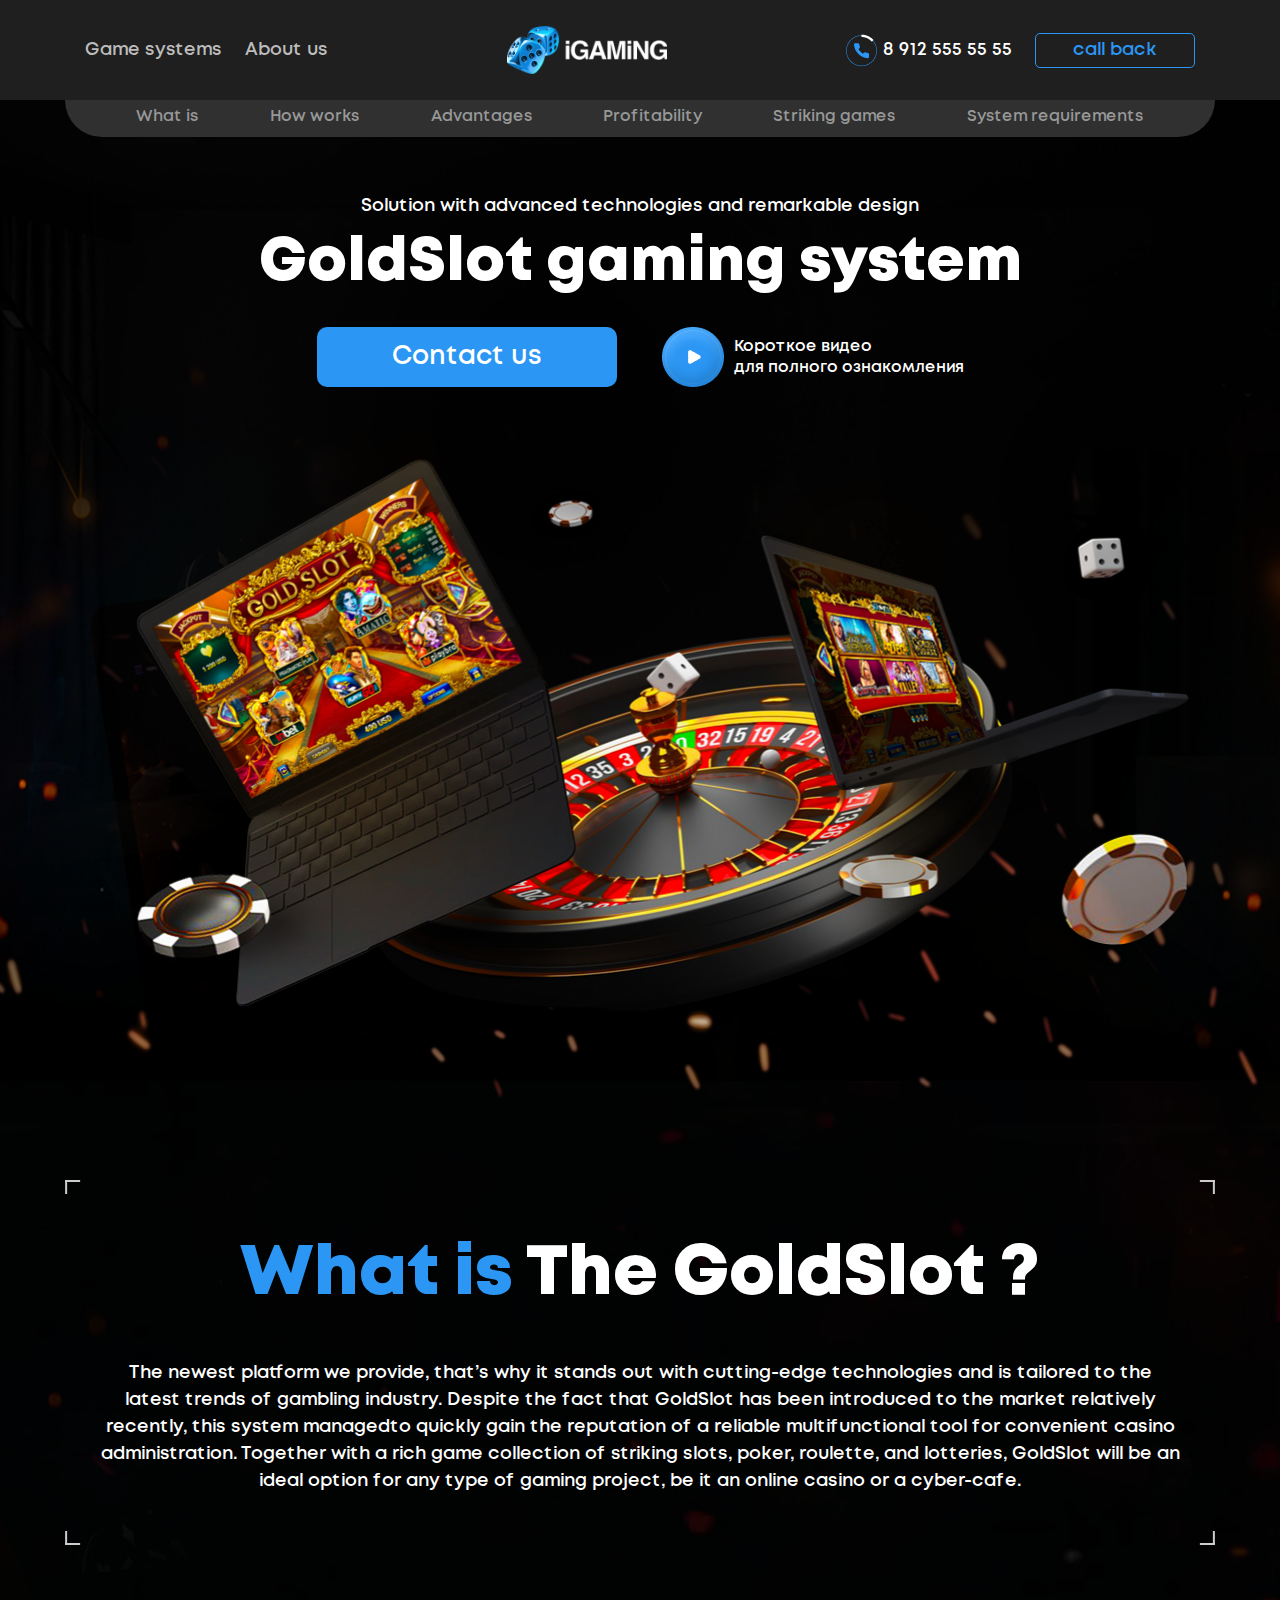
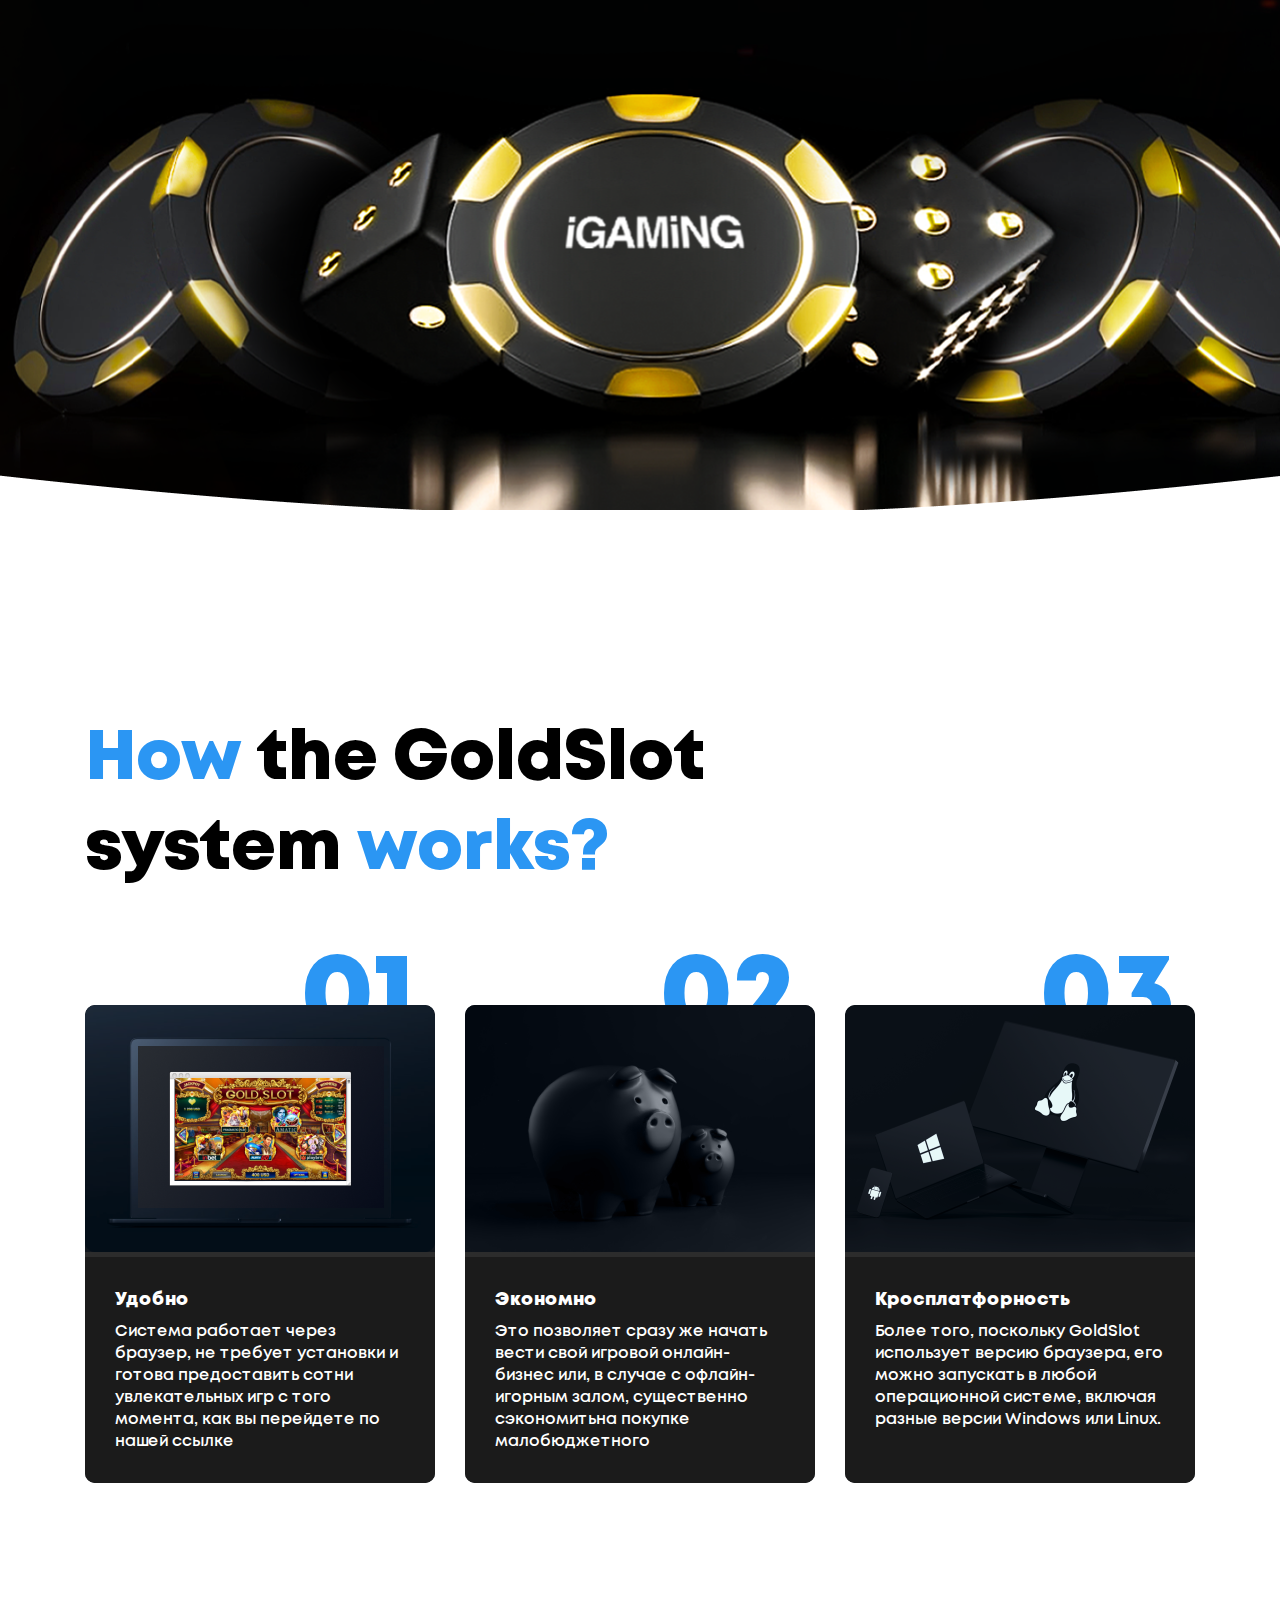
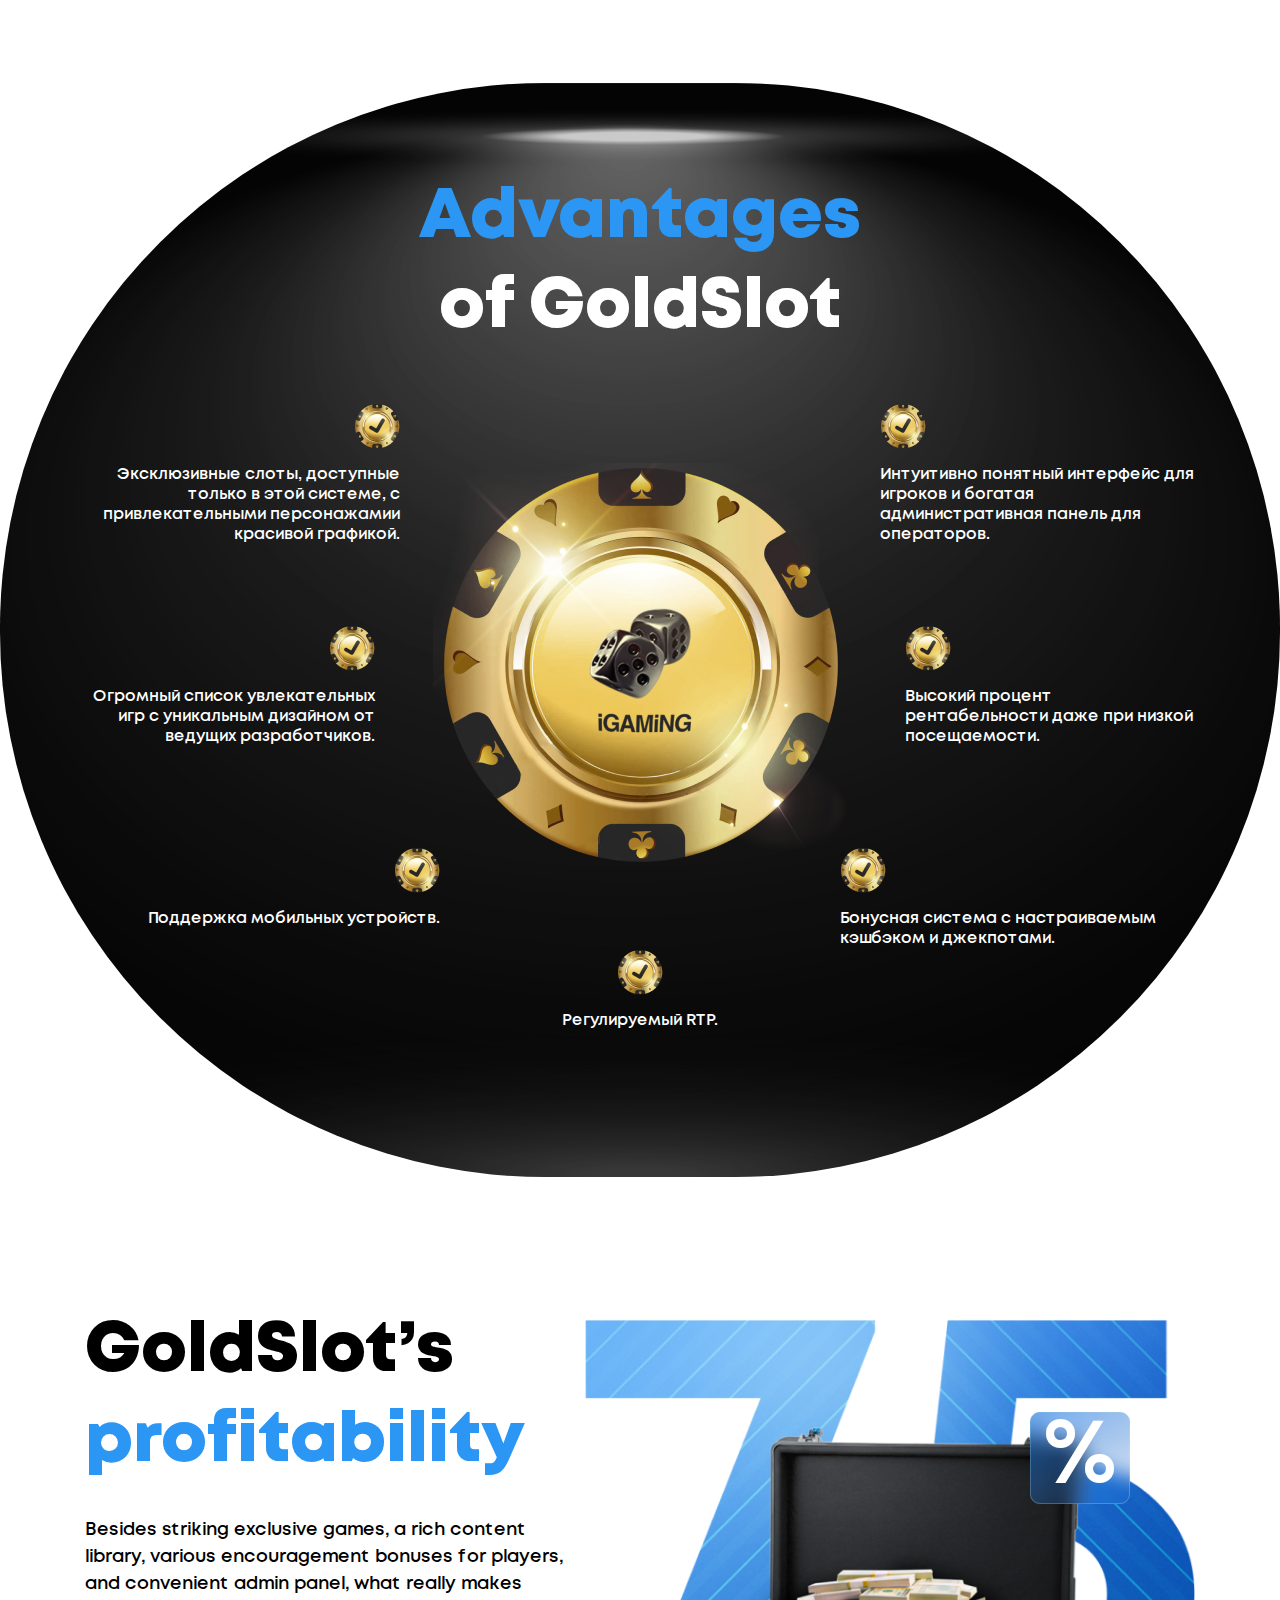
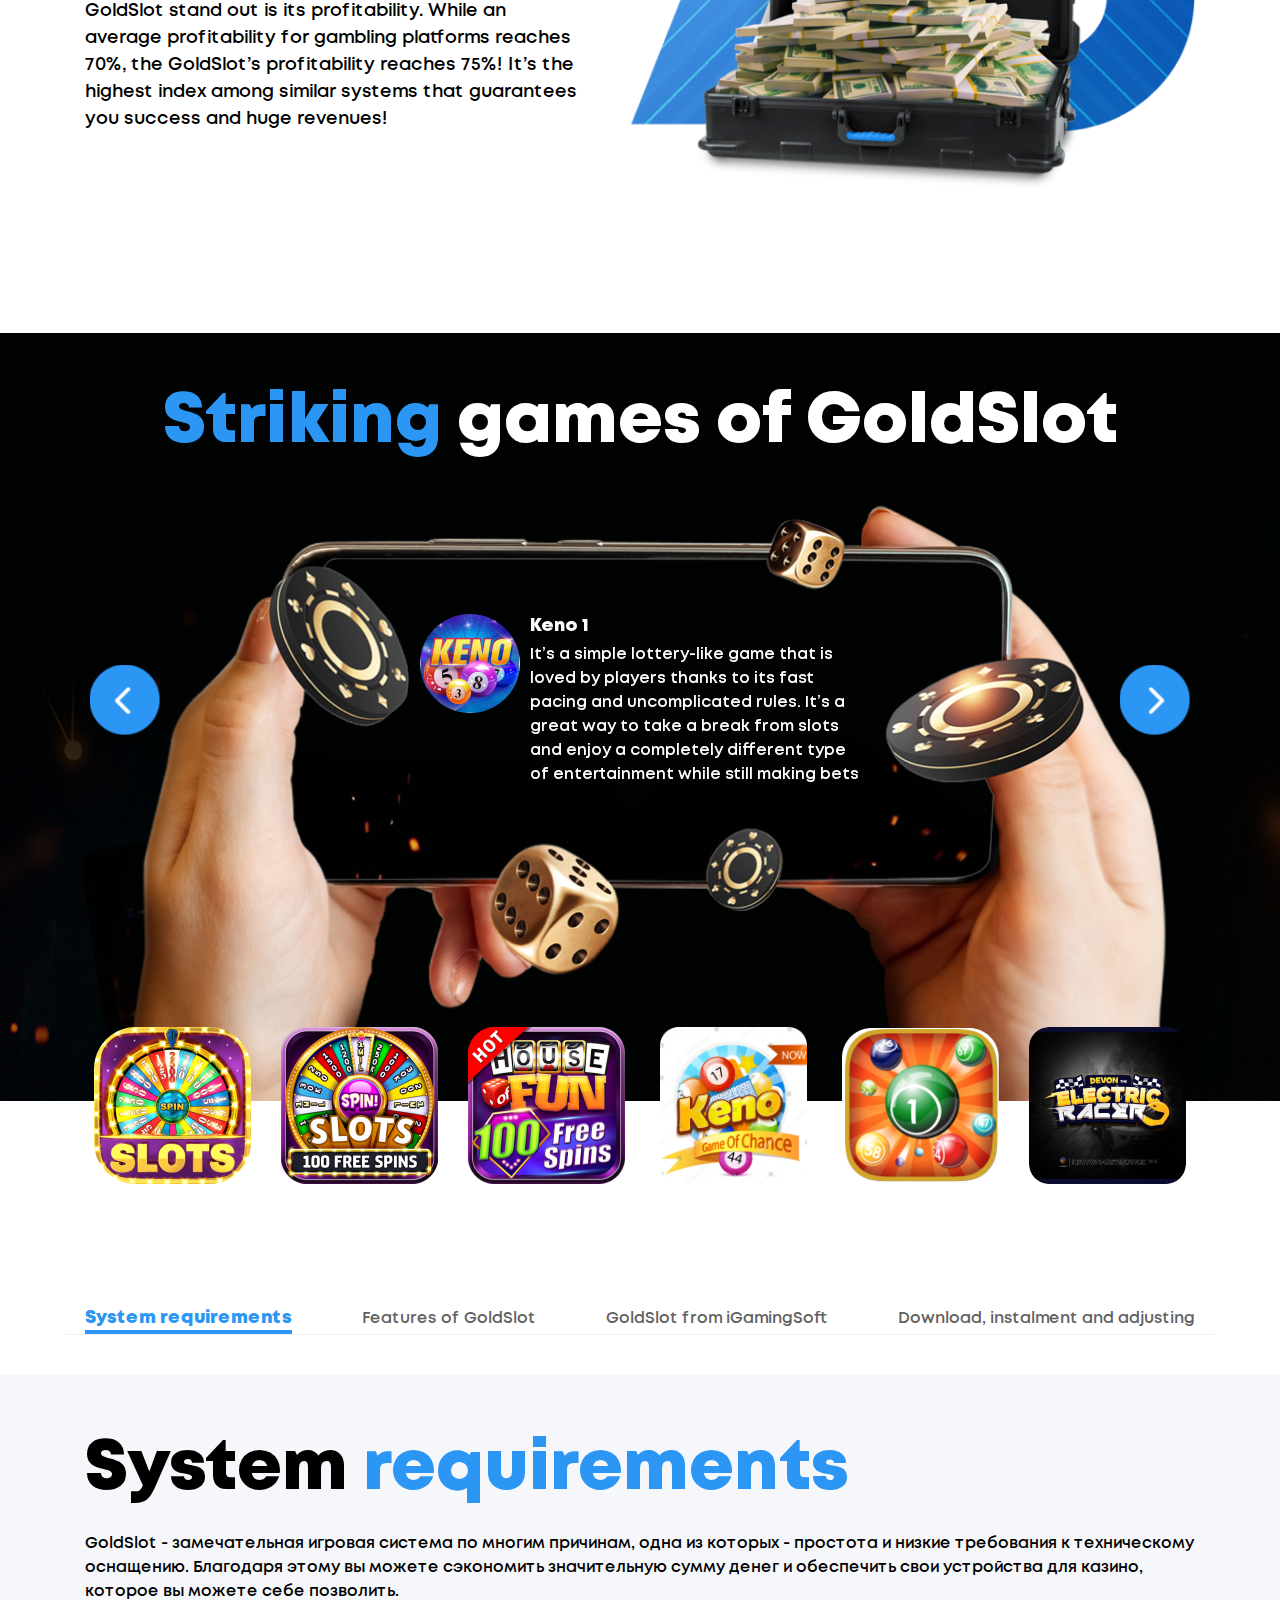
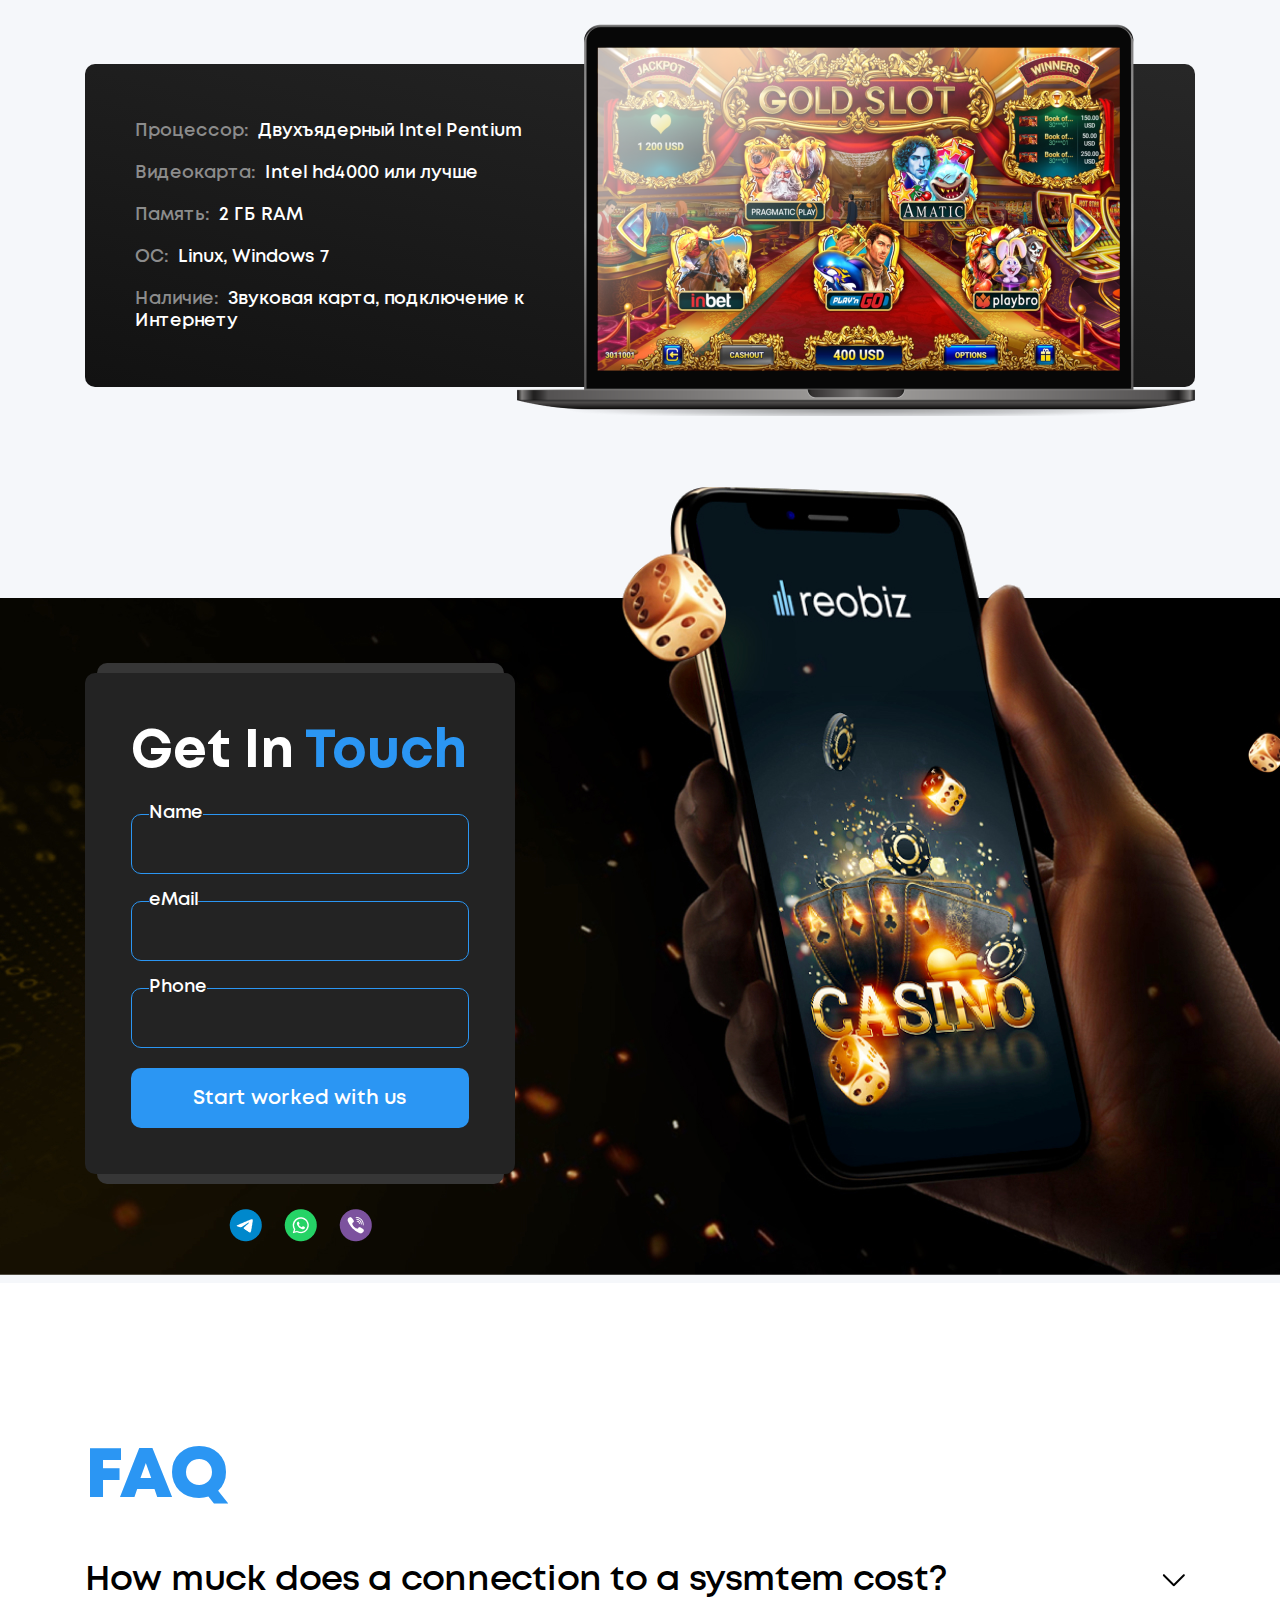
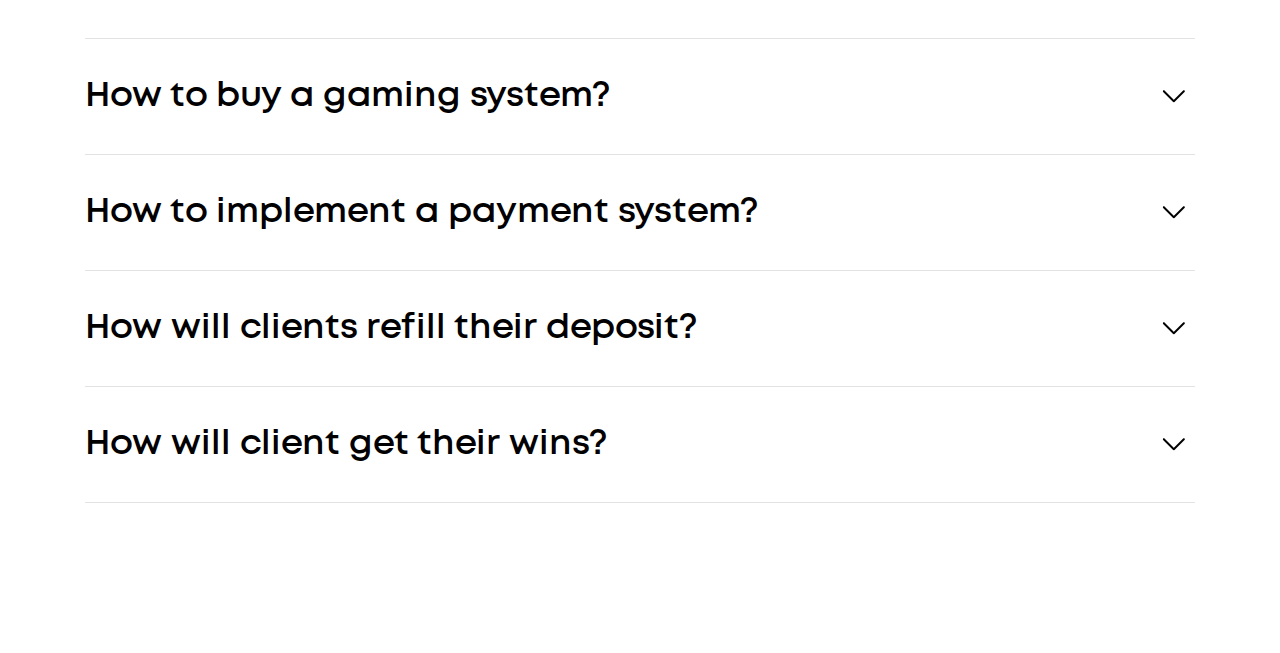
==== igaming.html @ 18532ba4 "add igaming page & 2 blocks for text page" ====
<!DOCTYPE html>
<html lang="ru">

<head>
    <title>IGaming</title>
    <meta charset="utf-8">
    <meta name="viewport" content="width=device-width, initial-scale=1.0">
    <meta http-equiv="X-UA-Compatible" content="ie=edge">
    <meta name="apple-mobile-web-app-capable" content="yes">
    <meta name="apple-mobile-web-app-status-bar-style" content="black-translucent">
    <link rel="icon" type="image/png" href="assets/images/favicon.png">
    <link rel="stylesheet" href="assets/styles/libs/jquery.bxslider.min.css">
    <link rel="stylesheet" href="assets/styles/index.css">
</head>

<body>
    <div class="popup-callback">
        <form class="popup-callback__form" action="" method="post">
            <div class="popup-callback__field">
                <div class="popup-callback__label">Name</div><input class="popup-callback__input" type="text" name="name" />
            </div>
            <div class="popup-callback__field">
                <div class="popup-callback__label">Phone</div><input class="popup-callback__input" type="text" name="phone" />
            </div>
            <div class="popup-callback__radio-fields">
                <div class="radio-btn"><img class="radio-btn__img" src="assets/images/telegram.png" alt="" /><input class="radio-btn__input" type="radio" name="messandger" id="messandger-1" checked="checked" /><label class="radio-btn__label" for="messandger-1"></label></div>
                <div class="radio-btn"><img class="radio-btn__img" src="assets/images/whatsapp.png" alt="" /><input class="radio-btn__input" type="radio" name="messandger" id="messandger-2" /><label class="radio-btn__label" for="messandger-2"></label></div>
                <div class="radio-btn"><img class="radio-btn__img" src="assets/images/viber.png" alt="" /><input class="radio-btn__input" type="radio" name="messandger" id="messandger-3" /><label class="radio-btn__label" for="messandger-3"></label></div>
            </div><button class="popup-callback__btn">Send<img class="popup-callback__icon" src="assets/images/arrow-disc.png" alt="" /></button>
        </form>
    </div>
    <div class="popup-success">
        <div class="popup-success__container"><img class="popup-success__img" src="assets/images/success.png" alt="" />
            <div class="popup-success__text">Expect a call</div>
        </div>
    </div>
    <div class="video-popup"><iframe width="560" height="315" src="https://www.youtube.com/embed/L2VXigFW4l0?enablejsapi=1" title="YouTube video player" frameborder="0" allow="accelerometer; autoplay; clipboard-write; encrypted-media; gyroscope; picture-in-picture" allowfullscreen></iframe></div>
    <div class="first-igaming">
        <header class="header">
            <div class="header__container">
                <nav class="nav">
                    <div class="nav__item">Game systems<div class="nav__subnav"><a class="nav__link" href="">Manufacturers</a><a class="nav__link" href="">Game systems</a><a class="nav__link" href="">Casino Games Type</a><a class="nav__link" href="">Soft</a><a class="nav__link" href="">Services</a></div>
                    </div>
                    <div class="nav__item">About us<div class="nav__subnav"><a class="nav__link" href="">Blog</a><a class="nav__link" href="">Contact</a><a class="nav__link" href="">Careers</a></div>
                    </div>
                </nav><img class="logo header__logo" src="assets/images/logo_igaming.png" alt="" />
                <div class="header__row">
                    <div class="phone"><img class="phone__icon" src="assets/images/phone.png" alt="" /><a class="phone__link" href="tel:89125555555">8 912 555 55 55</a></div>
                    <div class="callback">call back</div>
                </div>
            </div>
        </header>
        <div class="navbar"><a class="navbar__link" href="#what-is">What is</a><a class="navbar__link" href="#workflow">How works</a><a class="navbar__link" href="#advantages">Advantages</a><a class="navbar__link" href="#profit">Profitability</a><a class="navbar__link" href="#games">Striking games</a><a class="navbar__link" href="#games-tabs">System requirements</a></div>
        <div class="slogan">
            <div class="slogan__subtitle-igaming">Solution with advanced technologies and remarkable design</div>
            <h1 class="slogan__title-igaming">GoldSlot gaming system</h1>
            <div class="slogan__row"><a class="slogan__btn" href="#capture">Contact us</a>
                <div class="video-btn"><img class="video-btn__play" src="assets/images/play.png" alt="" />
                    <div class="video-btn__text">Короткое видео<br>для полного ознакомления</div>
                </div>
            </div>
        </div>
        <div class="what-is" id="what-is">
            <div class="what-is__container"><img class="what-is__top-left" src="assets/images/angle.png" alt="" /><img class="what-is__top-right" src="assets/images/angle.png" alt="" /><img class="what-is__bottom-left" src="assets/images/angle.png" alt="" /><img class="what-is__bottom-right" src="assets/images/angle.png" alt="" />
                <h2 class="what-is__title"><span class="blue">What is</span> The GoldSlot ?</h2>
                <div class="what-is__text">The newest platform we provide, that’s why it stands out with cutting-edge technologies and is tailored to the latest trends of gambling industry. Despite the fact that GoldSlot has been introduced to the market relatively recently, this system managedto quickly gain the reputation of a reliable multifunctional tool for convenient casino administration. Together with a rich game collection of striking slots, poker, roulette, and lotteries, GoldSlot will be an ideal option for any type of gaming project, be it an online casino or a cyber-cafe.</div>
            </div>
        </div>
    </div>
    <div class="workflow" id="workflow">
        <div class="workflow__container">
            <h2 class="workflow__title"><span class="blue">How</span> the GoldSlot<br>system <span class="blue">works?</span></h2>
            <div class="workflow__list">
                <div class="workflow__item">
                    <div class="workflow__number">01</div>
                    <div class="workflow__box">
                        <div class="workflow__img-wrap"> <img class="workflow__img" src="assets/images/workflow/1.png" alt="" />
                            <div class="gold-slot-bordered"><img class="gold-slot-bordered__img" src="assets/images/workflow/1_img.png" alt="" /></div>
                        </div>
                        <div class="workflow__content">
                            <div class="workflow__name">Удобно</div>
                            <div class="workflow__text">Система работает через браузер, не требует установки и готова предоставить сотни увлекательных игр с того момента, как вы перейдете по нашей ссылке</div>
                        </div>
                    </div>
                </div>
                <div class="workflow__item">
                    <div class="workflow__number">02</div>
                    <div class="workflow__box">
                        <div class="workflow__img-wrap"> <img class="workflow__img" src="assets/images/workflow/2.png" alt="" /></div>
                        <div class="workflow__content">
                            <div class="workflow__name">Экономно</div>
                            <div class="workflow__text">Это позволяет сразу же начать вести свой игровой онлайн-бизнес или, в случае с офлайн-игорным залом, существенно сэкономитьна покупке малобюджетного </div>
                        </div>
                    </div>
                </div>
                <div class="workflow__item">
                    <div class="workflow__number">03</div>
                    <div class="workflow__box">
                        <div class="workflow__img-wrap"> <img class="workflow__img" src="assets/images/workflow/3.png" alt="" /></div>
                        <div class="workflow__content">
                            <div class="workflow__name">Кросплатфорность</div>
                            <div class="workflow__text">Более того, поскольку GoldSlot использует версию браузера, его можно запускать в любой операционной системе, включая разные версии Windows или Linux.</div>
                        </div>
                    </div>
                </div>
            </div>
        </div>
    </div>
    <div class="advantages" id="advantages">
        <div class="advantages__container">
            <h2 class="advantages__title"><span class="blue">Advantages</span><br>of GoldSlot</h2>
            <div class="advantages__list"> <img class="advantages__img" src="assets/images/chip.png" alt="" />
                <div class="advantages__row advantages__row--top">
                    <div class="advantages__item advantages__item--right"><img class="advantages__icon" src="assets/images/check_chip.png" alt="" />
                        <div class="advantages__text">Эксклюзивные слоты, доступные только в этой системе, с привлекательными персонажамии красивой графикой.</div>
                    </div>
                    <div class="advantages__item advantages__item--left"><img class="advantages__icon" src="assets/images/check_chip.png" alt="" />
                        <div class="advantages__text">Интуитивно понятный интерфейс для игроков и богатая административная панель для операторов.</div>
                    </div>
                </div>
                <div class="advantages__row advantages__row--middle">
                    <div class="advantages__item advantages__item--right"> <img class="advantages__icon" src="assets/images/check_chip.png" alt="" />
                        <div class="advantages__text">Огромный спиcок увлекательных игр с уникальным дизайном от ведущих разработчиков.</div>
                    </div>
                    <div class="advantages__item advantages__item--left"><img class="advantages__icon" src="assets/images/check_chip.png" alt="" />
                        <div class="advantages__text">Высокий процент рентабельности даже при низкой посещаемости.</div>
                    </div>
                </div>
                <div class="advantages__row advantages__row--bottom">
                    <div class="advantages__item advantages__item--right"> <img class="advantages__icon" src="assets/images/check_chip.png" alt="" />
                        <div class="advantages__text">Поддержка мобильных устройств.</div>
                    </div>
                    <div class="advantages__item advantages__item--left"><img class="advantages__icon" src="assets/images/check_chip.png" alt="" />
                        <div class="advantages__text">Бонусная система с настраиваемым кэшбэком и джекпотами.</div>
                    </div>
                </div>
                <div class="advantages__item"><img class="advantages__icon" src="assets/images/check_chip.png" alt="" />
                    <div class="advantages__text">Регулируемый RTP.</div>
                </div>
            </div>
        </div>
    </div>
    <div class="profit" id="profit">
        <div class="profit__container">
            <div class="profit__content">
                <h2 class="profit__title">GoldSlot’s <span class="blue">profitability</span></h2>
                <div class="profit__text">Besides striking exclusive games, a rich content library, various encouragement bonuses for players, and convenient admin panel, what really makes GoldSlot stand out is its profitability. While an average profitability for gambling platforms reaches 70%, the GoldSlot’s profitability reaches 75%! It’s the highest index among similar systems that guarantees you success and huge revenues!</div>
            </div>
            <div class="profit__number">
                <div class="profit__percent">%</div>
            </div>
        </div>
    </div>
    <div class="games" id="games">
        <div class="games__container">
            <div class="games__title-wrap">
                <h2 class="games__title"><span class="blue">Striking</span> games of GoldSlot</h2>
            </div>
            <div class="games__gallery">
                <div class="games__slider">
                    <div class="games__item"><img class="games__img" src="assets/images/games/4_mini.png" alt="" />
                        <div class="games__content">
                            <div class="games__name">Keno 1</div>
                            <div class="games__text">It’s a simple lottery-like game that is loved by players thanks to its fast pacing and uncomplicated rules. It’s a great way to take a break from slots and enjoy a completely different type of entertainment while still making bets</div>
                        </div>
                    </div>
                    <div class="games__item"><img class="games__img" src="assets/images/games/4_mini.png" alt="" />
                        <div class="games__content">
                            <div class="games__name">Keno 2</div>
                            <div class="games__text">It’s a simple lottery-like game that is loved by players thanks to its fast pacing and uncomplicated rules. It’s a great way to take a break from slots and enjoy a completely different type of entertainment while still making bets</div>
                        </div>
                    </div>
                    <div class="games__item"><img class="games__img" src="assets/images/games/4_mini.png" alt="" />
                        <div class="games__content">
                            <div class="games__name">Keno 3</div>
                            <div class="games__text">It’s a simple lottery-like game that is loved by players thanks to its fast pacing and uncomplicated rules. It’s a great way to take a break from slots and enjoy a completely different type of entertainment while still making bets</div>
                        </div>
                    </div>
                    <div class="games__item"><img class="games__img" src="assets/images/games/4_mini.png" alt="" />
                        <div class="games__content">
                            <div class="games__name">Keno 4</div>
                            <div class="games__text">It’s a simple lottery-like game that is loved by players thanks to its fast pacing and uncomplicated rules. It’s a great way to take a break from slots and enjoy a completely different type of entertainment while still making bets</div>
                        </div>
                    </div>
                    <div class="games__item"><img class="games__img" src="assets/images/games/4_mini.png" alt="" />
                        <div class="games__content">
                            <div class="games__name">Keno 5</div>
                            <div class="games__text">It’s a simple lottery-like game that is loved by players thanks to its fast pacing and uncomplicated rules. It’s a great way to take a break from slots and enjoy a completely different type of entertainment while still making bets</div>
                        </div>
                    </div>
                    <div class="games__item"><img class="games__img" src="assets/images/games/4_mini.png" alt="" />
                        <div class="games__content">
                            <div class="games__name">Keno 6</div>
                            <div class="games__text">It’s a simple lottery-like game that is loved by players thanks to its fast pacing and uncomplicated rules. It’s a great way to take a break from slots and enjoy a completely different type of entertainment while still making bets</div>
                        </div>
                    </div>
                </div>
                <div class="games__thumbs"><a class="games__thumb-link" href="" data-slide-index="0"><img class="games__thumb" src="assets/images/games/1.png" alt="" /></a><a class="games__thumb-link" href="" data-slide-index="1"><img class="games__thumb" src="assets/images/games/2.png" alt="" /></a><a class="games__thumb-link" href="" data-slide-index="2"><img class="games__thumb" src="assets/images/games/3.png" alt="" /></a><a class="games__thumb-link" href="" data-slide-index="3"><img class="games__thumb" src="assets/images/games/4.png" alt="" /></a><a class="games__thumb-link" href="" data-slide-index="4"><img class="games__thumb" src="assets/images/games/5.png" alt="" /></a><a class="games__thumb-link" href="" data-slide-index="5"><img class="games__thumb" src="assets/images/games/6.png" alt="" /></a></div>
            </div>
        </div>
    </div>
    <div class="games-tabs" id="games-tabs">
        <ul class="games-tabs__caption">
            <li class="games-tabs__item active">System requirements</li>
            <li class="games-tabs__item">Features of GoldSlot</li>
            <li class="games-tabs__item">GoldSlot from iGamingSoft</li>
            <li class="games-tabs__item">Download, instalment and adjusting</li>
        </ul>
        <div class="games-tabs__content active">
            <div class="games-tabs__box">
                <div class="requirements">
                    <h2 class="requirements__title">System <span class="blue">requirements</span></h2>
                    <div class="requirements__text">GoldSlot - замечательная игровая система по многим причинам, одна из которых - простота и низкие требования к техническому оснащению. Благодаря этому вы можете сэкономить значительную сумму денег и обеспечить свои устройства для казино, которое вы можете себе позволить.</div>
                    <div class="requirements__list">
                        <div class="requirements__col">
                            <div class="requirements__item">
                                <div class="requirements__label">Процессор:</div>
                                <div class="requirements__value">Двухъядерный Intel Pentium</div>
                            </div>
                            <div class="requirements__item">
                                <div class="requirements__label">Видеокарта:</div>
                                <div class="requirements__value">Intel hd4000 или лучше</div>
                            </div>
                            <div class="requirements__item">
                                <div class="requirements__label">Память:</div>
                                <div class="requirements__value">2 ГБ RAM</div>
                            </div>
                            <div class="requirements__item">
                                <div class="requirements__label">ОС:</div>
                                <div class="requirements__value">Linux, Windows 7</div>
                            </div>
                            <div class="requirements__item">
                                <div class="requirements__label">Наличие:</div>
                                <div class="requirements__value">Звуковая карта, подключение к Интернету</div>
                            </div>
                        </div><img class="requirements__img" src="assets/images/requirements.png" alt="" />
                    </div>
                </div>
            </div>
        </div>
        <div class="games-tabs__content">
            <div class="games-tabs__box">
                <div class="features-goldslot">
                    <h2 class="features-goldslot__title">Features of GoldSlot</h2>
                    <div class="features-goldslot__list">
                        <div class="features-goldslot__item">
                            <div class="features-goldslot__img-wrap"><img class="features-goldslot__img" src="assets/images/features-goldslot-1.png" alt="" /></div>
                            <div class="features-goldslot__content">
                                <div class="features-goldslot__name">High security level</div>
                                <div class="features-goldslot__text">When designing the GoldSlot system, the developers paid particular attention to the issue of security and used the latest encryption algorithms to provide top-notch data protection. It’s an aspect that only a few platforms on the market can add</div>
                            </div>
                        </div>
                        <div class="features-goldslot__item">
                            <div class="features-goldslot__img-wrap"><img class="features-goldslot__img" src="assets/images/features-goldslot-2.png" alt="" /></div>
                            <div class="features-goldslot__content">
                                <div class="features-goldslot__name">Simplicity</div>
                                <div class="features-goldslot__text">As was already mentioned, the GoldSlot system stands out with its low requirements and ability to launch on any device. It has a user-friendly interface and it’s easy to adjust any parameter you wish. Moreover.</div>
                            </div>
                        </div>
                    </div>
                </div>
            </div>
        </div>
        <div class="games-tabs__content">
            <div class="games-tabs__box">
                <div class="goldslot-desc">
                    <h2 class="goldslot-desc__title">GoldSlot <span class="blue">from iGamingSoft</span></h2>
                    <div class="goldslot-desc__text">GoldSlot is an excellent solution for any gambling project, be it an online casino, cyber-cafe or a gambling hall. Ordering this system from iGamingSoft, you will get a flawless platform for your business, as well as technical support 24-7 and guidance on every aspect of casino management.</div>
                </div>
            </div><img class="games-tabs__img" src="assets/images/goldslot-desc.png" alt="" />
        </div>
        <div class="games-tabs__content">
            <div class="games-tabs__box">
                <div class="download">
                    <h2 class="download__title">Download and instalment</h2>
                    <div class="download__list">
                        <div class="download__item">
                            <div class="download__number">01</div>
                            <div class="download__img-wrap"><img class="download__img download__img--big" src="assets/images/download-1.png" alt="" /></div>
                            <div class="download__content">
                                <div class="download__name">Оставьте заявку</div>
                                <div class="download__text">Сообщите ваши контактные данные в форме на сайте или в напишите нам в мессенджерах</div>
                                <div class="download__row"><a class="download__btn" href="">оставить</a>
                                    <div class="socials"><a class="socials__link" href=""><img class="socials__icon" src="assets/images/telegram.png" alt="" /></a><a class="socials__link" href=""><img class="socials__icon" src="assets/images/whatsapp.png" alt="" /></a><a class="socials__link" href=""><img class="socials__icon" src="assets/images/viber.png" alt="" /></a></div>
                                </div>
                            </div>
                        </div>
                        <div class="download__item">
                            <div class="download__number download__number--two">02</div>
                            <div class="download__img-wrap"><img class="download__img" src="assets/images/download-2.png" alt="" /><img class="download__check" src="assets/images/download-check.png" alt="" /></div>
                            <div class="download__content">
                                <div class="download__name">Готово</div>
                                <div class="download__text">Мы незамедлительно подключим вас к системе, отправив вам ссылку на систему</div>
                            </div>
                        </div>
                    </div>
                </div>
            </div>
        </div>
    </div>
    <div class="capture capture--igaming" id="capture">
        <div class="capture__container">
            <form class="capture__form" action="" method="post">
                <div class="capture__top"></div>
                <div class="capture__title">Get In <span class="blue">Touch</span></div>
                <div class="capture__field">
                    <div class="capture__label">Name</div><input class="capture__input" type="text" name="name" />
                </div>
                <div class="capture__field">
                    <div class="capture__label">eMail</div><input class="capture__input" type="text" name="email" />
                </div>
                <div class="capture__field">
                    <div class="capture__label">Phone</div><input class="capture__input" type="text" name="phone" />
                </div><button class="capture__btn">Start worked with us</button>
                <div class="capture__bottom"></div>
            </form>
            <div class="socials capture__socials"><a class="socials__link" href=""><img class="socials__icon" src="assets/images/telegram.png" alt="" /></a><a class="socials__link" href=""><img class="socials__icon" src="assets/images/whatsapp.png" alt="" /></a><a class="socials__link" href=""><img class="socials__icon" src="assets/images/viber.png" alt="" /></a></div>
        </div>
    </div>
    <div class="faq">
        <div class="faq__container">
            <h2 class="faq__title">FAQ</h2>
            <div class="faq__list">
                <div class="faq__item">
                    <div class="faq__quest">How muck does a connection to a sysmtem cost?</div>
                    <div class="faq__answer">Lorem ipsum dolor sit amet consectetur adipisicing elit. Ipsam impedit neque natus quas aut ut, incidunt tenetur labore autem distinctio!</div>
                </div>
                <div class="faq__item">
                    <div class="faq__quest">How to buy a gaming system?</div>
                    <div class="faq__answer">Lorem ipsum dolor sit amet consectetur adipisicing elit. Ipsam impedit neque natus quas aut ut, incidunt tenetur labore autem distinctio!</div>
                </div>
                <div class="faq__item">
                    <div class="faq__quest">How to implement a payment system?</div>
                    <div class="faq__answer">Lorem ipsum dolor sit amet consectetur adipisicing elit. Ipsam impedit neque natus quas aut ut, incidunt tenetur labore autem distinctio!</div>
                </div>
                <div class="faq__item">
                    <div class="faq__quest">How will clients refill their deposit?</div>
                    <div class="faq__answer">Lorem ipsum dolor sit amet consectetur adipisicing elit. Ipsam impedit neque natus quas aut ut, incidunt tenetur labore autem distinctio!</div>
                </div>
                <div class="faq__item">
                    <div class="faq__quest">How will client get their wins?</div>
                    <div class="faq__answer">Lorem ipsum dolor sit amet consectetur adipisicing elit. Ipsam impedit neque natus quas aut ut, incidunt tenetur labore autem distinctio!</div>
                </div>
            </div>
        </div>
    </div>
    <script src="assets/scripts/libs/jquery-3.5.1.min.js"></script>
    <script src="assets/scripts/libs/jquery.bxslider.min.js"></script>
    <script src="assets/scripts/libs/jquery.maskedinput.min.js"></script>
    <script src="assets/scripts/index.js"></script>
</body>

</html>
---- assets/styles/index.css ----
@font-face {
    font-family: "Mont-Black";
    font-display: swap;
    font-style: normal;
    font-weight: normal;
    src: local("Mont-Black"), url("../fonts/Mont-Black.woff2") format("woff2"), url("../fonts/Mont-Black.woff") format("woff"), url("../fonts/Mont-Black.ttf") format("ttf"), url("../fonts/Mont-Black.eot") format("eot");
}

@font-face {
    font-family: "Mont-BlackItalic";
    font-display: swap;
    font-style: normal;
    font-weight: normal;
    src: local("Mont-BlackItalic"), url("../fonts/Mont-BlackItalic.woff2") format("woff2"), url("../fonts/Mont-BlackItalic.woff") format("woff"), url("../fonts/Mont-BlackItalic.ttf") format("ttf"), url("../fonts/Mont-BlackItalic.eot") format("eot");
}

@font-face {
    font-family: "Mont-Bold";
    font-display: swap;
    font-style: normal;
    font-weight: normal;
    src: local("Mont-Bold"), url("../fonts/Mont-Bold.woff2") format("woff2"), url("../fonts/Mont-Bold.woff") format("woff"), url("../fonts/Mont-Bold.ttf") format("ttf"), url("../fonts/Mont-Bold.eot") format("eot");
}

@font-face {
    font-family: "Mont-BoldItalic";
    font-display: swap;
    font-style: normal;
    font-weight: normal;
    src: local("Mont-BoldItalic"), url("../fonts/Mont-BoldItalic.woff2") format("woff2"), url("../fonts/Mont-BoldItalic.woff") format("woff"), url("../fonts/Mont-BoldItalic.ttf") format("ttf"), url("../fonts/Mont-BoldItalic.eot") format("eot");
}

@font-face {
    font-family: "Mont-ExtraLight";
    font-display: swap;
    font-style: normal;
    font-weight: normal;
    src: local("Mont-ExtraLight"), url("../fonts/Mont-ExtraLight.woff2") format("woff2"), url("../fonts/Mont-ExtraLight.woff") format("woff"), url("../fonts/Mont-ExtraLight.ttf") format("ttf"), url("../fonts/Mont-ExtraLight.eot") format("eot");
}

@font-face {
    font-family: "Mont-ExtraLightItalic";
    font-display: swap;
    font-style: normal;
    font-weight: normal;
    src: local("Mont-ExtraLightItalic"), url("../fonts/Mont-ExtraLightItalic.woff2") format("woff2"), url("../fonts/Mont-ExtraLightItalic.woff") format("woff"), url("../fonts/Mont-ExtraLightItalic.ttf") format("ttf"), url("../fonts/Mont-ExtraLightItalic.eot") format("eot");
}

@font-face {
    font-family: "Mont-Heavy";
    font-display: swap;
    font-style: normal;
    font-weight: normal;
    src: local("Mont-Heavy"), url("../fonts/Mont-Heavy.woff2") format("woff2"), url("../fonts/Mont-Heavy.woff") format("woff"), url("../fonts/Mont-Heavy.ttf") format("ttf"), url("../fonts/Mont-Heavy.eot") format("eot");
}

@font-face {
    font-family: "Mont-HeavyItalic";
    font-display: swap;
    font-style: normal;
    font-weight: normal;
    src: local("Mont-HeavyItalic"), url("../fonts/Mont-HeavyItalic.woff2") format("woff2"), url("../fonts/Mont-HeavyItalic.woff") format("woff"), url("../fonts/Mont-HeavyItalic.ttf") format("ttf"), url("../fonts/Mont-HeavyItalic.eot") format("eot");
}

@font-face {
    font-family: "Mont-Light";
    font-display: swap;
    font-style: normal;
    font-weight: normal;
    src: local("Mont-Light"), url("../fonts/Mont-Light.woff2") format("woff2"), url("../fonts/Mont-Light.woff") format("woff"), url("../fonts/Mont-Light.ttf") format("ttf"), url("../fonts/Mont-Light.eot") format("eot");
}

@font-face {
    font-family: "Mont-LightItalic";
    font-display: swap;
    font-style: normal;
    font-weight: normal;
    src: local("Mont-LightItalic"), url("../fonts/Mont-LightItalic.woff2") format("woff2"), url("../fonts/Mont-LightItalic.woff") format("woff"), url("../fonts/Mont-LightItalic.ttf") format("ttf"), url("../fonts/Mont-LightItalic.eot") format("eot");
}

@font-face {
    font-family: "Mont-Regular";
    font-display: swap;
    font-style: normal;
    font-weight: normal;
    src: local("Mont-Regular"), url("../fonts/Mont-Regular.woff2") format("woff2"), url("../fonts/Mont-Regular.woff") format("woff"), url("../fonts/Mont-Regular.ttf") format("ttf"), url("../fonts/Mont-Regular.eot") format("eot");
}

@font-face {
    font-family: "Mont-RegularItalic";
    font-display: swap;
    font-style: normal;
    font-weight: normal;
    src: local("Mont-RegularItalic"), url("../fonts/Mont-RegularItalic.woff2") format("woff2"), url("../fonts/Mont-RegularItalic.woff") format("woff"), url("../fonts/Mont-RegularItalic.ttf") format("ttf"), url("../fonts/Mont-RegularItalic.eot") format("eot");
}

@font-face {
    font-family: "Mont-SemiBold";
    font-display: swap;
    font-style: normal;
    font-weight: normal;
    src: local("Mont-SemiBold"), url("../fonts/Mont-SemiBold.woff2") format("woff2"), url("../fonts/Mont-SemiBold.woff") format("woff"), url("../fonts/Mont-SemiBold.ttf") format("ttf"), url("../fonts/Mont-SemiBold.eot") format("eot");
}

@font-face {
    font-family: "Mont-SemiBoldItalic";
    font-display: swap;
    font-style: normal;
    font-weight: normal;
    src: local("Mont-SemiBoldItalic"), url("../fonts/Mont-SemiBoldItalic.woff2") format("woff2"), url("../fonts/Mont-SemiBoldItalic.woff") format("woff"), url("../fonts/Mont-SemiBoldItalic.ttf") format("ttf"), url("../fonts/Mont-SemiBoldItalic.eot") format("eot");
}

@font-face {
    font-family: "Mont-Thin";
    font-display: swap;
    font-style: normal;
    font-weight: normal;
    src: local("Mont-Thin"), url("../fonts/Mont-Thin.woff2") format("woff2"), url("../fonts/Mont-Thin.woff") format("woff"), url("../fonts/Mont-Thin.ttf") format("ttf"), url("../fonts/Mont-Thin.eot") format("eot");
}

@font-face {
    font-family: "Mont-ThinItalic";
    font-display: swap;
    font-style: normal;
    font-weight: normal;
    src: local("Mont-ThinItalic"), url("../fonts/Mont-ThinItalic.woff2") format("woff2"), url("../fonts/Mont-ThinItalic.woff") format("woff"), url("../fonts/Mont-ThinItalic.ttf") format("ttf"), url("../fonts/Mont-ThinItalic.eot") format("eot");
}

html,
body,
div,
span,
applet,
object,
iframe,
h1,
h2,
h3,
h4,
h5,
h6,
p,
blockquote,
pre,
a,
abbr,
acronym,
address,
big,
cite,
code,
del,
dfn,
em,
img,
ins,
kbd,
q,
s,
samp,
small,
strike,
strong,
sub,
sup,
tt,
var,
b,
u,
i,
center,
dl,
dt,
dd,
ol,
ul,
li,
fieldset,
form,
label,
legend,
table,
caption,
tbody,
tfoot,
thead,
tr,
th,
td,
article,
aside,
canvas,
details,
embed,
figure,
figcaption,
footer,
header,
hgroup,
menu,
nav,
output,
ruby,
section,
summary,
time,
mark,
audio,
video {
    margin: 0;
    padding: 0;
    border: 0;
    font-size: 100%;
    font: inherit;
    vertical-align: baseline;
}

/* HTML5 display-role reset for older browsers */
article,
aside,
details,
figcaption,
figure,
footer,
header,
hgroup,
menu,
nav,
section {
    display: block;
}

body {
    line-height: 1;
}

ol,
ul {
    list-style: none;
}

blockquote,
q {
    quotes: none;
}

blockquote:before,
blockquote:after,
q:before,
q:after {
    content: '';
    content: none;
}

table {
    border-collapse: collapse;
    border-spacing: 0;
}

.blue {
    color: #2B96F3;
}

.gradient {
    width: 100%;
    max-width: 1920px;
    margin: 0 auto;
    background: -o-radial-gradient(47.63% 20.98%, 79.02% 79.02%, #23272C 0%, #000000 100%);
    background: radial-gradient(79.02% 79.02% at 47.63% 20.98%, #23272C 0%, #000000 100%);
    position: relative;
}

.gradient__left {
    position: absolute;
    left: 0;
    top: 166px;
}

.gradient__right {
    position: absolute;
    right: 0;
    top: 400px;
}

.content {
    width: 100%;
    max-width: 1150px;
    padding: 0 20px;
    -webkit-box-sizing: border-box;
    box-sizing: border-box;
    margin: 0 auto;
    padding-top: 40px;
    padding-bottom: 40px;
    background: #F5F7FA;
}

.first {
    width: 100%;
    max-width: 1920px;
    margin: 0 auto;
    height: 975px;
    background-image: url(../images/first.jpg);
    background-repeat: no-repeat;
    background-position: top center;
    display: -webkit-box;
    display: -ms-flexbox;
    display: flex;
    -webkit-box-orient: vertical;
    -webkit-box-direction: normal;
    -ms-flex-direction: column;
    flex-direction: column;
}

.nav {
    display: -webkit-box;
    display: -ms-flexbox;
    display: flex;
    -webkit-box-align: center;
    -ms-flex-align: center;
    align-items: center;
    grid-gap: 23px;
}

.nav__item {
    font-family: 'Mont-SemiBold', sans-serif;
    font-weight: 600;
    font-size: 18px;
    line-height: 23px;
    color: #BCBCBC;
    position: relative;
}

.nav__subnav {
    min-width: 224px;
    display: none;
    -webkit-box-orient: vertical;
    -webkit-box-direction: normal;
    -ms-flex-direction: column;
    flex-direction: column;
    grid-gap: 5px;
    position: absolute;
    top: 25px;
    left: -10px;
    z-index: 5;
    padding: 10px;
    -webkit-box-sizing: border-box;
    box-sizing: border-box;
    background: #000000;
    border-radius: 10px;
}

.nav__item:hover .nav__subnav {
    display: -webkit-box;
    display: -ms-flexbox;
    display: flex;
}

.nav__link {
    font-family: 'Mont-SemiBold', sans-serif;
    font-weight: 600;
    font-size: 16px;
    line-height: 20px;
    color: #fff;
    text-decoration: none;
}

.logo {
    width: 160px;
    -ms-flex-negative: 0;
    flex-shrink: 0;
}

.header {
    width: 100%;
    background: rgba(3, 2, 1, 0.8);
}

.header__container {
    width: 100%;
    max-width: 1150px;
    padding: 0 20px;
    -webkit-box-sizing: border-box;
    box-sizing: border-box;
    margin: 0 auto;
    min-height: 100px;
    display: -webkit-box;
    display: -ms-flexbox;
    display: flex;
    -webkit-box-align: center;
    -ms-flex-align: center;
    align-items: center;
    -webkit-box-pack: justify;
    -ms-flex-pack: justify;
    justify-content: space-between;
}

.header__row {
    display: -webkit-box;
    display: -ms-flexbox;
    display: flex;
    -webkit-box-align: center;
    -ms-flex-align: center;
    align-items: center;
    grid-gap: 23px;
}

.callback {
    width: 160px;
    height: 35px;
    display: -webkit-box;
    display: -ms-flexbox;
    display: flex;
    -webkit-box-align: center;
    -ms-flex-align: center;
    align-items: center;
    -webkit-box-pack: center;
    -ms-flex-pack: center;
    justify-content: center;
    font-family: 'Mont-SemiBold', sans-serif;
    font-weight: 600;
    font-size: 18px;
    line-height: 23px;
    color: #2B96F3;
    text-align: center;
    text-decoration: none;
    border: 1px solid #2B96F3;
    -webkit-box-sizing: border-box;
    box-sizing: border-box;
    border-radius: 5px;
    outline: none;
    cursor: pointer;
}

.phone {
    display: -webkit-box;
    display: -ms-flexbox;
    display: flex;
    -webkit-box-align: center;
    -ms-flex-align: center;
    align-items: center;
}

.phone__icon {
    margin-right: 5px;
}

.phone__link {
    font-family: 'Mont-SemiBold', sans-serif;
    font-weight: 600;
    font-size: 18px;
    line-height: 23px;
    color: #fff;
    text-decoration: none;
}

.slogan {
    display: -webkit-box;
    display: -ms-flexbox;
    display: flex;
    -webkit-box-orient: vertical;
    -webkit-box-direction: normal;
    -ms-flex-direction: column;
    flex-direction: column;
    text-align: center;
    margin-top: 55px;
}

.slogan__title {
    font-family: 'Mont-Heavy', sans-serif;
    font-weight: 800;
    font-size: 80px;
    line-height: 102px;
    color: #fff;
}

.slogan__title-igaming {
    font-family: 'Mont-Heavy', sans-serif;
    font-weight: 800;
    font-size: 60px;
    line-height: 67px;
    color: #fff;
    margin-top: 10px;
}

.slogan__subtitle {
    max-width: 545px;
    margin: 0 auto;
    font-family: 'Mont-SemiBold', sans-serif;
    font-weight: 600;
    font-size: 26px;
    line-height: 36px;
    color: #fff;
    margin-top: 3px;
}

.slogan__subtitle-igaming {
    font-family: 'Mont-SemiBold', sans-serif;
    font-weight: 600;
    font-size: 18px;
    line-height: 28px;
    color: #fff;
}

.slogan__row {
    display: -webkit-box;
    display: -ms-flexbox;
    display: flex;
    -ms-flex-wrap: wrap;
    flex-wrap: wrap;
    -webkit-box-pack: center;
    -ms-flex-pack: center;
    justify-content: center;
    -webkit-box-align: center;
    -ms-flex-align: center;
    align-items: center;
    grid-gap: 45px;
    margin-top: 30px;
}

.slogan__btn {
    display: -webkit-box;
    display: -ms-flexbox;
    display: flex;
    -webkit-box-align: center;
    -ms-flex-align: center;
    align-items: center;
    -webkit-box-pack: center;
    -ms-flex-pack: center;
    justify-content: center;
    font-family: 'Mont-SemiBold', sans-serif;
    font-weight: 600;
    font-size: 26px;
    color: #fff;
    text-align: center;
    text-decoration: none;
    background: #2B96F3;
    border-radius: 10px;
    border: none;
    outline: none;
    cursor: pointer;
    width: 300px;
    height: 60px;
    margin: 30px auto 0;
}

.next-slide {
    width: 35px;
    height: 35px;
    background: #fff;
    border-radius: 20px;
    text-decoration: none;
    display: -webkit-box;
    display: -ms-flexbox;
    display: flex;
    -webkit-box-align: center;
    -ms-flex-align: center;
    align-items: center;
    -webkit-box-pack: center;
    -ms-flex-pack: center;
    justify-content: center;
    margin: auto auto 15px;
    position: relative;
    z-index: 5;
}

.about-us {
    display: -webkit-box;
    display: -ms-flexbox;
    display: flex;
    -webkit-box-orient: vertical;
    -webkit-box-direction: normal;
    -ms-flex-direction: column;
    flex-direction: column;
    width: 100%;
    max-width: 1920px;
    margin: 0 auto;
    background-image: url(../images/about-us-bg.png);
    background-repeat: no-repeat;
    background-position: top right;
    margin-top: -45px;
    padding-top: 45px;
    -webkit-box-sizing: border-box;
    box-sizing: border-box;
    position: relative;
    overflow: hidden;
}

.about-us__container {
    width: 100%;
    max-width: 1150px;
    padding: 0 20px;
    -webkit-box-sizing: border-box;
    box-sizing: border-box;
    margin: 0 auto;
    height: 900px;
    display: -webkit-box;
    display: -ms-flexbox;
    display: flex;
    -webkit-box-align: start;
    -ms-flex-align: start;
    align-items: flex-start;
    position: relative;
    z-index: 5;
}

.about-us__col {
    width: 100%;
    max-width: 475px;
    display: -webkit-box;
    display: -ms-flexbox;
    display: flex;
    -webkit-box-orient: vertical;
    -webkit-box-direction: normal;
    -ms-flex-direction: column;
    flex-direction: column;
    margin-top: 180px;
}

.about-us__title {
    font-family: 'Mont-Heavy', sans-serif;
    font-weight: 800;
    font-size: 70px;
    line-height: 90px;
    color: #000;
}

.about-us__text {
    font-family: 'Mont-SemiBold', sans-serif;
    font-weight: 600;
    font-size: 18px;
    line-height: 27px;
    color: #000;
    display: -webkit-box;
    display: -ms-flexbox;
    display: flex;
    -webkit-box-orient: vertical;
    -webkit-box-direction: normal;
    -ms-flex-direction: column;
    flex-direction: column;
    grid-gap: 20px;
    margin-top: 20px;
}

.about-us__btn {
    display: -webkit-box;
    display: -ms-flexbox;
    display: flex;
    -webkit-box-align: center;
    -ms-flex-align: center;
    align-items: center;
    -webkit-box-pack: center;
    -ms-flex-pack: center;
    justify-content: center;
    font-family: 'Mont-SemiBold', sans-serif;
    font-weight: 600;
    font-size: 26px;
    color: #fff;
    text-align: center;
    text-decoration: none;
    background: #2B96F3;
    border-radius: 10px;
    border: none;
    outline: none;
    cursor: pointer;
    width: 300px;
    height: 60px;
    font-size: 20px;
    margin-top: 40px;
}

.about-us__img {
    -ms-flex-negative: 0;
    flex-shrink: 0;
    margin-top: 30px;
    position: absolute;
    right: -160px;
}

.about-us__left-img {
    position: absolute;
    top: 290px;
    left: 0;
}

.about-us__right-img {
    position: absolute;
    top: 380px;
    right: 0;
}

.features {
    display: -webkit-box;
    display: -ms-flexbox;
    display: flex;
    -webkit-box-orient: vertical;
    -webkit-box-direction: normal;
    -ms-flex-direction: column;
    flex-direction: column;
    width: 100%;
    max-width: 1920px;
    margin: 0 auto;
    background-color: #141414;
    position: relative;
}

.features__container {
    width: 100%;
    max-width: 1150px;
    padding: 0 20px;
    -webkit-box-sizing: border-box;
    box-sizing: border-box;
    margin: 0 auto;
    height: 1035px;
    display: -webkit-box;
    display: -ms-flexbox;
    display: flex;
    -webkit-box-align: start;
    -ms-flex-align: start;
    align-items: flex-start;
    position: relative;
}

.features__col {
    display: -webkit-box;
    display: -ms-flexbox;
    display: flex;
    -webkit-box-orient: vertical;
    -webkit-box-direction: normal;
    -ms-flex-direction: column;
    flex-direction: column;
    margin-top: 97px;
}

.features__title {
    font-family: 'Mont-Heavy', sans-serif;
    font-weight: 800;
    font-size: 70px;
    line-height: 90px;
    color: #000;
    color: #fff;
}

.features__img {
    margin-top: 30px;
    position: absolute;
    top: 270px;
    left: -160px;
}

.features__list {
    width: 525px;
    height: 910px;
    display: -webkit-box;
    display: -ms-flexbox;
    display: flex;
    -webkit-box-orient: vertical;
    -webkit-box-direction: normal;
    -ms-flex-direction: column;
    flex-direction: column;
    margin: 120px 0 0 auto;
    position: relative;
    z-index: 5;
}

.features__list .jspVerticalBar {
    width: 6px;
    height: auto !important;
    background: transparent;
    border-radius: 3px !important;
}

.features__list .jspTrack {
    border-radius: 3px !important;
}

.features__list .jspDrag {
    border-radius: 3px !important;
    background: #2B96F3 !important;
}

.features__item {
    width: 100%;
    max-width: 525px;
    padding: 27px 20px;
    margin-bottom: 28px;
    -webkit-box-sizing: border-box;
    box-sizing: border-box;
    background: #232323;
    border-radius: 10px;
    position: relative;
}

.features__item:first-child {
    margin-top: 14px;
}

.features__count {
    width: 25px;
    height: 25px;
    font-family: 'Mont-SemiBold', sans-serif;
    font-weight: 600;
    font-size: 15px;
    color: #2B96F3;
    text-align: center;
    display: -webkit-box;
    display: -ms-flexbox;
    display: flex;
    -webkit-box-align: center;
    -ms-flex-align: center;
    align-items: center;
    -webkit-box-pack: center;
    -ms-flex-pack: center;
    justify-content: center;
    background: -o-linear-gradient(295.85deg, #525252 -14.51%, #252736 136.5%);
    background: linear-gradient(154.15deg, #525252 -14.51%, #252736 136.5%);
    border: 1px solid #525252;
    -webkit-box-sizing: border-box;
    box-sizing: border-box;
    border-radius: 15px;
    outline: 1px solid #141414;
    position: absolute;
    top: -12px;
    left: 20px;
}

.features__name {
    font-family: 'Mont-Heavy', sans-serif;
    font-weight: 800;
    font-size: 18px;
    line-height: 23px;
    color: #fff;
}

.features__text {
    font-family: 'Mont-Light', sans-serif;
    font-weight: 300;
    font-size: 18px;
    line-height: 23px;
    color: #fff;
    margin-top: 10px;
}

.features__woman {
    position: absolute;
    bottom: -30px;
    right: 0;
}

.features__cube-1 {
    position: absolute;
    top: 80px;
    right: 90px;
}

.features__cube-2 {
    position: absolute;
    top: 380px;
    right: 280px;
}

.offers {
    display: -webkit-box;
    display: -ms-flexbox;
    display: flex;
    -webkit-box-orient: vertical;
    -webkit-box-direction: normal;
    -ms-flex-direction: column;
    flex-direction: column;
    width: 100%;
}

.offers__container {
    width: 100%;
    max-width: 1150px;
    padding: 0 20px;
    -webkit-box-sizing: border-box;
    box-sizing: border-box;
    margin: 0 auto;
    display: -webkit-box;
    display: -ms-flexbox;
    display: flex;
    -webkit-box-orient: vertical;
    -webkit-box-direction: normal;
    -ms-flex-direction: column;
    flex-direction: column;
    min-height: 920px;
}

.offers__brand {
    font-family: 'Mont-SemiBold', sans-serif;
    font-weight: 600;
    font-size: 15px;
    line-height: 20px;
    color: #4054B2;
    text-transform: uppercase;
    letter-spacing: 0.3em;
    margin-top: 200px;
}

.offers__title {
    font-family: 'Mont-Heavy', sans-serif;
    font-weight: 800;
    font-size: 70px;
    line-height: 90px;
    color: #000;
}

.offers__text {
    font-family: 'Mont-SemiBold', sans-serif;
    font-weight: 600;
    font-size: 18px;
    line-height: 27px;
    color: #000;
    margin-top: 10px;
}

.offers__tabs {
    margin-top: 40px;
}

.tabs {
    display: -webkit-box;
    display: -ms-flexbox;
    display: flex;
    -webkit-box-align: center;
    -ms-flex-align: center;
    align-items: center;
}

.tabs__caption {
    display: -webkit-box;
    display: -ms-flexbox;
    display: flex;
    -webkit-box-orient: vertical;
    -webkit-box-direction: normal;
    -ms-flex-direction: column;
    flex-direction: column;
    list-style: none;
    margin-right: 10px;
}

.tabs__item {
    font-family: 'Mont-SemiBold', sans-serif;
    font-weight: 600;
    font-size: 16px;
    line-height: 20px;
    color: #606060;
    display: -webkit-box;
    display: -ms-flexbox;
    display: flex;
    -webkit-box-align: center;
    -ms-flex-align: center;
    align-items: center;
    cursor: pointer;
}

.tabs__item::before {
    content: '';
    display: -webkit-box;
    display: -ms-flexbox;
    display: flex;
    margin-right: 18px;
    width: 2px;
    height: 55px;
    background-color: #C6C6C6;
}

.tabs__item.active {
    color: #2B96F3;
}

.tabs__item.active::before {
    width: 5px;
    background-color: #2B96F3;
    margin-left: -1px;
}

.tabs__content {
    display: none;
    width: 100%;
}

.tabs__content.active {
    display: block;
}

.tabs__box {
    width: 100%;
    max-width: 950px;
    padding: 30px;
    -webkit-box-sizing: border-box;
    box-sizing: border-box;
    background: #FFFFFF;
    -webkit-box-shadow: 0px 24px 24px rgba(0, 0, 0, 0.05);
    box-shadow: 0px 24px 24px rgba(0, 0, 0, 0.05);
    border-radius: 20px;
    margin-left: auto;
}

.tabs__name {
    font-family: 'Mont-Heavy', sans-serif;
    font-weight: 800;
    font-size: 50px;
    line-height: 64px;
    color: #000;
}

.tabs__text {
    font-family: 'Mont-SemiBold', sans-serif;
    font-weight: 600;
    font-size: 18px;
    line-height: 23px;
    color: #000;
    display: -webkit-box;
    display: -ms-flexbox;
    display: flex;
    -webkit-box-orient: vertical;
    -webkit-box-direction: normal;
    -ms-flex-direction: column;
    flex-direction: column;
    grid-gap: 20px;
    margin-top: 10px;
}

.tabs__more {
    margin-top: 20px;
}

.more {
    display: -webkit-box;
    display: -ms-flexbox;
    display: flex;
    -webkit-box-align: center;
    -ms-flex-align: center;
    align-items: center;
    text-decoration: none;
}

.more__text {
    font-family: 'Mont-SemiBold', sans-serif;
    font-weight: 600;
    font-size: 18px;
    line-height: 23px;
    color: #2B96F3;
}

.more__disc {
    width: 35px;
    height: 35px;
    border-radius: 20px;
    background-color: #2B96F3;
    display: -webkit-box;
    display: -ms-flexbox;
    display: flex;
    -webkit-box-align: center;
    -ms-flex-align: center;
    align-items: center;
    -webkit-box-pack: center;
    -ms-flex-pack: center;
    justify-content: center;
    margin-left: 10px;
}

.capture {
    display: -webkit-box;
    display: -ms-flexbox;
    display: flex;
    -webkit-box-orient: vertical;
    -webkit-box-direction: normal;
    -ms-flex-direction: column;
    flex-direction: column;
    width: 100%;
    max-width: 1920px;
    margin: 0 auto;
    background-image: url(../images/capture-bg.png);
    background-repeat: no-repeat;
    background-position: top center;
}

.capture--igaming {
    background-color: #F5F7FA;
}

.capture__container {
    width: 100%;
    max-width: 1150px;
    padding: 0 20px;
    -webkit-box-sizing: border-box;
    box-sizing: border-box;
    margin: 0 auto;
    display: -webkit-box;
    display: -ms-flexbox;
    display: flex;
    -webkit-box-orient: vertical;
    -webkit-box-direction: normal;
    -ms-flex-direction: column;
    flex-direction: column;
    min-height: 796px;
}

.capture__form {
    width: 100%;
    max-width: 430px;
    padding: 46px;
    -webkit-box-sizing: border-box;
    box-sizing: border-box;
    background: #232323;
    border-radius: 10px;
    margin-top: 186px;
    position: relative;
}

.capture__top {
    width: 100%;
    max-width: 407px;
    height: 10px;
    background: #363636;
    border-top-left-radius: 10px;
    border-top-right-radius: 10px;
    position: absolute;
    top: -10px;
    left: 0;
    right: 0;
    margin: auto;
}

.capture__bottom {
    width: 100%;
    max-width: 407px;
    height: 10px;
    background: #363636;
    border-bottom-left-radius: 10px;
    border-bottom-right-radius: 10px;
    position: absolute;
    bottom: -10px;
    left: 0;
    right: 0;
    margin: auto;
}

.capture__title {
    font-family: 'Mont-Bold', sans-serif;
    font-weight: 700;
    font-size: 53px;
    line-height: 68px;
    color: #fff;
}

.capture__field {
    width: 100%;
    height: 60px;
    position: relative;
    margin-top: 27px;
}

.capture__input {
    width: 100%;
    height: 60px;
    border: 1px solid #2B96F3;
    -webkit-box-sizing: border-box;
    box-sizing: border-box;
    border-radius: 10px;
    outline: none;
    background: transparent;
    padding-left: 15px;
    font-family: 'Mont-SemiBold', sans-serif;
    font-weight: 600;
    font-size: 18px;
    line-height: 23px;
    color: #fff;
}

.capture__label {
    font-family: 'Mont-SemiBold', sans-serif;
    font-weight: 600;
    font-size: 18px;
    line-height: 23px;
    color: #fff;
    background: #232323;
    position: absolute;
    top: -12px;
    left: 18px;
}

.capture__btn {
    display: -webkit-box;
    display: -ms-flexbox;
    display: flex;
    -webkit-box-align: center;
    -ms-flex-align: center;
    align-items: center;
    -webkit-box-pack: center;
    -ms-flex-pack: center;
    justify-content: center;
    font-family: 'Mont-SemiBold', sans-serif;
    font-weight: 600;
    font-size: 26px;
    color: #fff;
    text-align: center;
    text-decoration: none;
    background: #2B96F3;
    border-radius: 10px;
    border: none;
    outline: none;
    cursor: pointer;
    width: 100%;
    height: 60px;
    font-size: 20px;
    margin-top: 20px;
}

.capture__socials {
    width: 100%;
    max-width: 430px;
    margin-top: 35px;
}

.socials {
    display: -webkit-box;
    display: -ms-flexbox;
    display: flex;
    -webkit-box-align: center;
    -ms-flex-align: center;
    align-items: center;
    -webkit-box-pack: center;
    -ms-flex-pack: center;
    justify-content: center;
    grid-gap: 22px;
}

.socials__link {
    text-decoration: none;
}

.faq {
    display: -webkit-box;
    display: -ms-flexbox;
    display: flex;
    -webkit-box-orient: vertical;
    -webkit-box-direction: normal;
    -ms-flex-direction: column;
    flex-direction: column;
}

.faq__container {
    width: 100%;
    max-width: 1150px;
    padding: 0 20px;
    -webkit-box-sizing: border-box;
    box-sizing: border-box;
    margin: 0 auto;
    display: -webkit-box;
    display: -ms-flexbox;
    display: flex;
    -webkit-box-orient: vertical;
    -webkit-box-direction: normal;
    -ms-flex-direction: column;
    flex-direction: column;
    padding-top: 150px;
    padding-bottom: 150px;
}

.faq__title {
    font-family: 'Mont-Heavy', sans-serif;
    font-weight: 800;
    font-size: 70px;
    line-height: 90px;
    color: #000;
    color: #2B96F3;
}

.faq__list {
    display: -webkit-box;
    display: -ms-flexbox;
    display: flex;
    -webkit-box-orient: vertical;
    -webkit-box-direction: normal;
    -ms-flex-direction: column;
    flex-direction: column;
}

.faq__item {
    display: -webkit-box;
    display: -ms-flexbox;
    display: flex;
    -webkit-box-orient: vertical;
    -webkit-box-direction: normal;
    -ms-flex-direction: column;
    flex-direction: column;
    padding: 35px 0;
    -webkit-box-sizing: border-box;
    box-sizing: border-box;
    border-bottom: 1px solid #E2E2E2;
    cursor: pointer;
}

.faq__quest {
    font-family: 'Mont-SemiBold', sans-serif;
    font-weight: 600;
    font-size: 35px;
    line-height: 45px;
    color: #000;
    padding-right: 43px;
    background-image: url(../images/arrow-down-black.png);
    background-repeat: no-repeat;
    background-position: right 10px center;
}

.faq__answer {
    display: none;
    font-family: 'Mont-SemiBold', sans-serif;
    font-weight: 600;
    font-size: 18px;
    line-height: 23px;
    color: #000;
    margin-top: 20px;
    margin-left: 40px;
}

.faq__item--open .faq__answer {
    display: block;
}

.faq__item--open .faq__quest {
    background-image: url(../images/arrow-up-black.png);
}

.system {
    display: -webkit-box;
    display: -ms-flexbox;
    display: flex;
    -webkit-box-orient: vertical;
    -webkit-box-direction: normal;
    -ms-flex-direction: column;
    flex-direction: column;
    width: 100%;
    background-image: url(../images/system-bg-1.png), url(../images/system-bg-2.png);
    background-repeat: no-repeat, no-repeat;
    background-position: top center, top -25px center;
}

.system__container {
    width: 100%;
    max-width: 1150px;
    padding: 0 20px;
    -webkit-box-sizing: border-box;
    box-sizing: border-box;
    margin: 0 auto;
    display: -webkit-box;
    display: -ms-flexbox;
    display: flex;
    -webkit-box-orient: vertical;
    -webkit-box-direction: normal;
    -ms-flex-direction: column;
    flex-direction: column;
    min-height: 674px;
}

.system__title {
    font-family: 'Mont-Heavy', sans-serif;
    font-weight: 800;
    font-size: 70px;
    line-height: 90px;
    color: #000;
    color: #fff;
    margin-top: 80px;
}

.system__list {
    display: -webkit-box;
    display: -ms-flexbox;
    display: flex;
    grid-gap: 30px;
    margin-top: 30px;
}

.system__item {
    width: 100%;
    max-width: 540px;
    padding: 25px;
    border: 1px solid #60B0F6;
    -webkit-box-sizing: border-box;
    box-sizing: border-box;
    border-radius: 10px;
    position: relative;
}

.system__count {
    font-family: 'Mont-SemiBold', sans-serif;
    font-weight: 600;
    font-size: 18px;
    color: #2B96F3;
    text-align: center;
    padding: 2px;
    background-color: #000;
    position: absolute;
    left: 25px;
    top: -12px;
}

.system__text {
    font-family: 'Mont-Regular', sans-serif;
    font-weight: 400;
    font-size: 18px;
    line-height: 27px;
    color: #fff;
}

.soft {
    display: -webkit-box;
    display: -ms-flexbox;
    display: flex;
    -webkit-box-orient: vertical;
    -webkit-box-direction: normal;
    -ms-flex-direction: column;
    flex-direction: column;
    width: 100%;
}

.soft__container {
    width: 100%;
    max-width: 1150px;
    padding: 0 20px;
    -webkit-box-sizing: border-box;
    box-sizing: border-box;
    margin: 0 auto;
    display: -webkit-box;
    display: -ms-flexbox;
    display: flex;
    -webkit-box-orient: vertical;
    -webkit-box-direction: normal;
    -ms-flex-direction: column;
    flex-direction: column;
    padding-top: 50px;
    padding-bottom: 90px;
}

.soft__list {
    width: 100%;
    display: -webkit-box;
    display: -ms-flexbox;
    display: flex;
    -webkit-box-orient: vertical;
    -webkit-box-direction: normal;
    -ms-flex-direction: column;
    flex-direction: column;
    grid-gap: 45px;
}

.soft__item {
    width: 100%;
    display: -webkit-box;
    display: -ms-flexbox;
    display: flex;
    -webkit-box-align: center;
    -ms-flex-align: center;
    align-items: center;
    min-height: 175px;
    border-left: 5px solid #2B96F3;
}

.soft__img-wrap {
    width: 280px;
    height: 100%;
    display: -webkit-box;
    display: -ms-flexbox;
    display: flex;
    -webkit-box-align: center;
    -ms-flex-align: center;
    align-items: center;
    -webkit-box-pack: center;
    -ms-flex-pack: center;
    justify-content: center;
    -ms-flex-negative: 0;
    flex-shrink: 0;
}

.soft__img {
    -ms-flex-negative: 0;
    flex-shrink: 0;
}

.soft__name {
    font-family: 'Mont-Heavy', sans-serif;
    font-weight: 800;
    font-size: 18px;
    line-height: 27px;
    color: #000;
}

.soft__text {
    font-family: 'Mont-SemiBold', sans-serif;
    font-weight: 600;
    font-size: 18px;
    line-height: 27px;
    color: #000;
    margin-top: 5px;
}

.soft__btn {
    font-family: 'Mont-SemiBold', sans-serif;
    font-weight: 600;
    font-size: 18px;
    line-height: 23px;
    color: #2B96F3;
    text-decoration: none;
    width: 160px;
    height: 35px;
    border: 1px solid #2B96F3;
    -webkit-box-sizing: border-box;
    box-sizing: border-box;
    border-radius: 5px;
    background: transparent;
    display: -webkit-box;
    display: -ms-flexbox;
    display: flex;
    -webkit-box-align: center;
    -ms-flex-align: center;
    align-items: center;
    -webkit-box-pack: center;
    -ms-flex-pack: center;
    justify-content: center;
    margin-top: 10px;
}

.providers {
    display: -webkit-box;
    display: -ms-flexbox;
    display: flex;
    -webkit-box-orient: vertical;
    -webkit-box-direction: normal;
    -ms-flex-direction: column;
    flex-direction: column;
    width: 100%;
}

.providers__container {
    width: 100%;
    max-width: 1150px;
    padding: 0 20px;
    -webkit-box-sizing: border-box;
    box-sizing: border-box;
    margin: 0 auto;
    display: -webkit-box;
    display: -ms-flexbox;
    display: flex;
    -webkit-box-orient: vertical;
    -webkit-box-direction: normal;
    -ms-flex-direction: column;
    flex-direction: column;
    padding-top: 90px;
    padding-bottom: 90px;
    position: relative;
    z-index: 5;
}

.providers__title {
    font-family: 'Mont-Heavy', sans-serif;
    font-weight: 800;
    font-size: 70px;
    line-height: 90px;
    color: #000;
    color: #fff;
}

.providers__list {
    display: -webkit-box;
    display: -ms-flexbox;
    display: flex;
    -ms-flex-wrap: wrap;
    flex-wrap: wrap;
    grid-gap: 30px;
    margin-top: 30px;
}

.providers__item {
    width: 350px;
    padding: 25px;
    -webkit-box-sizing: border-box;
    box-sizing: border-box;
    background: #FFFFFF;
    -webkit-box-shadow: 0px 15px 35px rgba(0, 0, 0, 0.05);
    box-shadow: 0px 15px 35px rgba(0, 0, 0, 0.05);
    border-radius: 20px;
    outline: 1px solid #F4F4F4;
    outline-offset: -10px;
}

.providers__img-wrap {
    -ms-flex-negative: 0;
    flex-shrink: 0;
    width: 100%;
    height: 110px;
    display: -webkit-box;
    display: -ms-flexbox;
    display: flex;
    -webkit-box-align: center;
    -ms-flex-align: center;
    align-items: center;
    -webkit-box-pack: center;
    -ms-flex-pack: center;
    justify-content: center;
}

.providers__img {
    -ms-flex-negative: 0;
    flex-shrink: 0;
}

.providers__text {
    font-family: 'Mont-SemiBold', sans-serif;
    font-weight: 600;
    font-size: 18px;
    line-height: 27px;
    color: #575757;
}

.providers__btn {
    font-family: 'Mont-SemiBold', sans-serif;
    font-weight: 600;
    font-size: 26px;
    color: #fff;
    text-decoration: none;
    text-align: center;
    background: #2B96F3;
    border-radius: 10px;
    width: 300px;
    height: 60px;
    display: -webkit-box;
    display: -ms-flexbox;
    display: flex;
    -webkit-box-align: center;
    -ms-flex-align: center;
    align-items: center;
    -webkit-box-pack: center;
    -ms-flex-pack: center;
    justify-content: center;
    margin-top: 20px;
}

.providers__more {
    margin-top: 30px;
}

.providers__more .more__disc {
    margin-left: 20px;
    -ms-flex-negative: 0;
    flex-shrink: 0;
}

.updates {
    display: -webkit-box;
    display: -ms-flexbox;
    display: flex;
    -webkit-box-orient: vertical;
    -webkit-box-direction: normal;
    -ms-flex-direction: column;
    flex-direction: column;
    width: 100%;
    max-width: 1600px;
    background: #FFFFFF;
    -webkit-box-shadow: 0px 4px 64px rgba(0, 0, 0, 0.06);
    box-shadow: 0px 4px 64px rgba(0, 0, 0, 0.06);
    border-radius: 20px;
    margin: 0 auto;
}

.updates__container {
    width: 100%;
    max-width: 1150px;
    padding: 0 20px;
    -webkit-box-sizing: border-box;
    box-sizing: border-box;
    margin: 0 auto;
    display: -webkit-box;
    display: -ms-flexbox;
    display: flex;
    -webkit-box-orient: vertical;
    -webkit-box-direction: normal;
    -ms-flex-direction: column;
    flex-direction: column;
    padding-top: 100px;
    padding-bottom: 165px;
    position: relative;
}

.updates__title {
    font-family: 'Mont-Heavy', sans-serif;
    font-weight: 800;
    font-size: 70px;
    line-height: 90px;
    color: #000;
}

.updates__img {
    position: absolute;
    top: 70px;
    right: 20px;
}

.updates__list {
    display: -webkit-box;
    display: -ms-flexbox;
    display: flex;
    -webkit-box-align: center;
    -ms-flex-align: center;
    align-items: center;
    grid-gap: 30px;
}

.updates__item {
    width: 350px !important;
    background: #FFFFFF;
    border-radius: 20px;
    -webkit-box-shadow: 0px 4px 34px rgba(0, 0, 0, 0.07);
    box-shadow: 0px 4px 34px rgba(0, 0, 0, 0.07);
    overflow: hidden;
}

.updates__photo {
    width: 100%;
    -o-object-fit: cover;
    object-fit: cover;
}

.updates__content {
    width: 100%;
    padding: 20px;
    -webkit-box-sizing: border-box;
    box-sizing: border-box;
}

.updates__name {
    font-family: 'Mont-Light', sans-serif;
    font-weight: 300;
    font-size: 18px;
    line-height: 27px;
    color: #000;
}

.updates__text {
    font-family: 'Mont-Heavy', sans-serif;
    font-weight: 800;
    font-size: 18px;
    line-height: 27px;
    color: #000;
}

.updates__date {
    font-family: 'Mont-Light', sans-serif;
    font-weight: 300;
    font-size: 18px;
    line-height: 27px;
    color: #000;
    margin-top: 20px;
}

.updates .bx-wrapper {
    margin: 56px auto 0;
    background: transparent;
    border: none;
    -webkit-box-shadow: none;
    box-shadow: none;
    border-radius: 20px;
    -webkit-box-shadow: 0px 4px 34px rgba(0, 0, 0, 0.03);
    box-shadow: 0px 4px 34px rgba(0, 0, 0, 0.03);
}

.updates .bx-viewport {
    height: auto !important;
    border-radius: 20px;
}

.updates .bx-controls-direction {
    width: 150px;
    position: relative;
    top: 30px;
}

.updates .bx-prev {
    width: 70px !important;
    height: 70px !important;
    border-radius: 40px;
    margin-top: 0 !important;
    bottom: 0 !important;
    left: 0 !important;
    background-color: #2B96F3;
    background-image: url(../images/prev.png);
    background-position: left 25px center;
    background-repeat: no-repeat;
}

.updates .bx-prev:hover,
.updates .bx-prev:active,
.updates .bx-prev:focus {
    background-position: left 25px center;
}

.updates .bx-next {
    width: 70px !important;
    height: 70px !important;
    border-radius: 40px;
    margin-top: 0 !important;
    bottom: 0 !important;
    right: 0 !important;
    background-color: #2B96F3;
    background-image: url(../images/next.png);
    background-position: left 30px center;
    background-repeat: no-repeat;
}

.updates .bx-next:hover,
.updates .bx-next:active,
.updates .bx-next:focus {
    background-position: left 30px center;
}

.footer {
    display: -webkit-box;
    display: -ms-flexbox;
    display: flex;
    -webkit-box-orient: vertical;
    -webkit-box-direction: normal;
    -ms-flex-direction: column;
    flex-direction: column;
    width: 100%;
}

.footer__container {
    width: 100%;
    max-width: 1150px;
    padding: 0 20px;
    -webkit-box-sizing: border-box;
    box-sizing: border-box;
    margin: 0 auto;
    display: -webkit-box;
    display: -ms-flexbox;
    display: flex;
    -webkit-box-pack: justify;
    -ms-flex-pack: justify;
    justify-content: space-between;
    padding-top: 90px;
    padding-bottom: 90px;
}

.footer__nav {
    display: -webkit-box;
    display: -ms-flexbox;
    display: flex;
    -ms-flex-wrap: wrap;
    flex-wrap: wrap;
    grid-gap: 30px;
    margin-top: 40px;
}

.footer__nav-col {
    display: -webkit-box;
    display: -ms-flexbox;
    display: flex;
    -webkit-box-orient: vertical;
    -webkit-box-direction: normal;
    -ms-flex-direction: column;
    flex-direction: column;
    grid-gap: 5px;
}

.footer__nav-label {
    font-family: 'Mont-Heavy', sans-serif;
    font-weight: 800;
    font-size: 16px;
    line-height: 20px;
    color: #fff;
}

.footer__nav-link {
    font-family: 'Mont-SemiBold', sans-serif;
    font-weight: 600;
    font-size: 16px;
    line-height: 20px;
    color: #B7B7B7;
    text-decoration: none;
}

.footer__copyrights {
    font-family: 'Mont-SemiBold', sans-serif;
    font-weight: 600;
    font-size: 16px;
    line-height: 24px;
    color: #868686;
    margin-top: 50px;
}

.footer__contacts {
    display: -webkit-box;
    display: -ms-flexbox;
    display: flex;
    -webkit-box-orient: vertical;
    -webkit-box-direction: normal;
    -ms-flex-direction: column;
    flex-direction: column;
}

.footer__label {
    font-family: 'Mont-SemiBold', sans-serif;
    font-weight: 600;
    font-size: 16px;
    line-height: 24px;
    color: #2B96F3;
}

.footer__link {
    font-family: 'Mont-SemiBold', sans-serif;
    font-weight: 600;
    font-size: 16px;
    line-height: 24px;
    color: #fff;
    text-decoration: none;
    margin-bottom: 10px;
}

.footer__text {
    font-family: 'Mont-SemiBold', sans-serif;
    font-weight: 600;
    font-size: 16px;
    line-height: 24px;
    color: #fff;
    margin-bottom: 10px;
}

.footer__socials {
    -webkit-box-pack: start;
    -ms-flex-pack: start;
    justify-content: flex-start;
    grid-gap: 15px;
}

.popup-success {
    display: none;
    -webkit-box-align: center;
    -ms-flex-align: center;
    align-items: center;
    -webkit-box-pack: center;
    -ms-flex-pack: center;
    justify-content: center;
    width: 100%;
    height: 100%;
    position: fixed;
    top: 0;
    left: 0;
    z-index: 10;
    background: rgba(255, 255, 255, 0.7);
}

.popup-success__container {
    display: -webkit-box;
    display: -ms-flexbox;
    display: flex;
    -webkit-box-orient: vertical;
    -webkit-box-direction: normal;
    -ms-flex-direction: column;
    flex-direction: column;
    -webkit-box-align: center;
    -ms-flex-align: center;
    align-items: center;
    -webkit-box-pack: center;
    -ms-flex-pack: center;
    justify-content: center;
    position: relative;
    z-index: 11;
    width: 410px;
    height: 330px;
    padding: 40px;
    -webkit-box-sizing: border-box;
    box-sizing: border-box;
    background: #262626;
    border-radius: 20px;
}

.popup-success__img {
    -ms-flex-negative: 0;
    flex-shrink: 0;
}

.popup-success__text {
    font-family: 'Mont-SemiBold', sans-serif;
    font-weight: 600;
    font-size: 26px;
    line-height: 33px;
    color: #fff;
    text-align: center;
    margin-top: 10px;
}

.popup-callback {
    display: none;
    -webkit-box-align: center;
    -ms-flex-align: center;
    align-items: center;
    -webkit-box-pack: center;
    -ms-flex-pack: center;
    justify-content: center;
    width: 100%;
    height: 100%;
    position: fixed;
    top: 0;
    left: 0;
    z-index: 10;
    background: rgba(255, 255, 255, 0.7);
}

.popup-callback__form {
    display: -webkit-box;
    display: -ms-flexbox;
    display: flex;
    -webkit-box-orient: vertical;
    -webkit-box-direction: normal;
    -ms-flex-direction: column;
    flex-direction: column;
    -webkit-box-pack: center;
    -ms-flex-pack: center;
    justify-content: center;
    position: relative;
    z-index: 11;
    width: 410px;
    height: 380px;
    padding: 40px;
    -webkit-box-sizing: border-box;
    box-sizing: border-box;
    background: #262626;
    border-radius: 20px;
}

.popup-callback__field {
    width: 100%;
    height: 60px;
    position: relative;
    margin-bottom: 25px;
}

.popup-callback__radio-fields {
    display: -webkit-box;
    display: -ms-flexbox;
    display: flex;
    -webkit-box-align: center;
    -ms-flex-align: center;
    align-items: center;
    grid-gap: 20px;
    margin-bottom: 25px;
}

.popup-callback__input {
    width: 100%;
    height: 60px;
    border: 1px solid #2B96F3;
    -webkit-box-sizing: border-box;
    box-sizing: border-box;
    border-radius: 10px;
    outline: none;
    background: transparent;
    padding-left: 15px;
    font-family: 'Mont-SemiBold', sans-serif;
    font-weight: 600;
    font-size: 18px;
    line-height: 23px;
    color: #fff;
}

.popup-callback__label {
    font-family: 'Mont-SemiBold', sans-serif;
    font-weight: 600;
    font-size: 18px;
    line-height: 23px;
    color: #fff;
    background: #232323;
    position: absolute;
    top: -12px;
    left: 18px;
}

.popup-callback__btn {
    display: -webkit-box;
    display: -ms-flexbox;
    display: flex;
    -webkit-box-align: center;
    -ms-flex-align: center;
    align-items: center;
    -webkit-box-pack: center;
    -ms-flex-pack: center;
    justify-content: center;
    font-family: 'Mont-SemiBold', sans-serif;
    font-weight: 600;
    font-size: 26px;
    color: #fff;
    text-align: center;
    text-decoration: none;
    background: #2B96F3;
    border-radius: 10px;
    border: none;
    outline: none;
    cursor: pointer;
    width: 100%;
    padding: 0 20px;
    -webkit-box-sizing: border-box;
    box-sizing: border-box;
    height: 60px;
    font-size: 18px;
    -webkit-box-pack: justify;
    -ms-flex-pack: justify;
    justify-content: space-between;
    -ms-flex-negative: 0;
    flex-shrink: 0;
}

.radio-btn {
    display: -webkit-box;
    display: -ms-flexbox;
    display: flex;
    -webkit-box-align: end;
    -ms-flex-align: end;
    align-items: flex-end;
}

.radio-btn__img {
    -ms-flex-negative: 0;
    flex-shrink: 0;
    margin-right: 5px;
}

.radio-btn__input {
    display: none;
}

.radio-btn__label {
    width: 30px;
    height: 30px;
    -webkit-box-sizing: border-box;
    box-sizing: border-box;
    border: 1px solid #2B96F3;
    border-radius: 20px;
    cursor: pointer;
    background: transparent;
    display: -webkit-box;
    display: -ms-flexbox;
    display: flex;
    -webkit-box-align: center;
    -ms-flex-align: center;
    align-items: center;
    -webkit-box-pack: center;
    -ms-flex-pack: center;
    justify-content: center;
}

.radio-btn__input:checked+label::before {
    content: '';
    width: 16px;
    height: 16px;
    -webkit-box-sizing: border-box;
    box-sizing: border-box;
    border-radius: 20px;
    background: #2B96F3;
}

.first-igaming {
    width: 100%;
    max-width: 1920px;
    margin: 0 auto;
    height: 2115px;
    background-image: url(../images/first-igaming.png);
    background-repeat: no-repeat;
    background-position: top center;
    display: -webkit-box;
    display: -ms-flexbox;
    display: flex;
    -webkit-box-orient: vertical;
    -webkit-box-direction: normal;
    -ms-flex-direction: column;
    flex-direction: column;
}

.first-igaming .header {
    background: rgba(32, 32, 32, 0.98);
}

.first-igaming .slogan__btn {
    margin: 0;
}

.video-btn {
    display: -webkit-box;
    display: -ms-flexbox;
    display: flex;
    -webkit-box-align: center;
    -ms-flex-align: center;
    align-items: center;
    cursor: pointer;
}

.video-btn__play {
    -ms-flex-negative: 0;
    flex-shrink: 0;
    width: 62px;
    height: 60px;
    margin-right: 10px;
}

.video-btn__text {
    font-family: 'Mont-SemiBold', sans-serif;
    font-weight: 600;
    font-size: 16px;
    line-height: 21px;
    color: #fff;
    text-align: left;
}

.navbar {
    width: 100%;
    background: #303030;
    border-radius: 0px 0px 50px 50px;
    width: 100%;
    max-width: 1150px;
    padding: 0 20px;
    -webkit-box-sizing: border-box;
    box-sizing: border-box;
    margin: 0 auto;
    display: -webkit-box;
    display: -ms-flexbox;
    display: flex;
    -webkit-box-pack: space-evenly;
    -ms-flex-pack: space-evenly;
    justify-content: space-evenly;
    grid-gap: 0 20px;
}

.navbar__link {
    font-family: 'Mont-SemiBold', sans-serif;
    font-weight: 600;
    font-size: 16px;
    line-height: 20px;
    color: #989898;
    text-decoration: none;
    padding: 7px 0;
    -webkit-box-sizing: border-box;
    box-sizing: border-box;
    border-bottom: 3px solid #303030;
}

.navbar__link:hover {
    color: #fff;
    border-bottom: 3px solid #2B96F3;
}

.what-is {
    width: 100%;
    margin-top: auto;
    margin-bottom: 570px;
}

.what-is__container {
    width: 100%;
    max-width: 1150px;
    padding: 0 20px;
    -webkit-box-sizing: border-box;
    box-sizing: border-box;
    margin: 0 auto;
    padding: 50px 35px;
    position: relative;
}

.what-is__top-left {
    position: absolute;
    top: 0;
    left: 0;
}

.what-is__top-right {
    position: absolute;
    top: 0;
    right: 0;
    -webkit-transform: scale(-1, 1);
    -ms-transform: scale(-1, 1);
    transform: scale(-1, 1);
}

.what-is__bottom-left {
    position: absolute;
    bottom: 0;
    left: 0;
    -webkit-transform: scale(1, -1);
    -ms-transform: scale(1, -1);
    transform: scale(1, -1);
}

.what-is__bottom-right {
    position: absolute;
    bottom: 0;
    right: 0;
    -webkit-transform: scale(-1, -1);
    -ms-transform: scale(-1, -1);
    transform: scale(-1, -1);
}

.what-is__title {
    font-family: 'Mont-Heavy', sans-serif;
    font-weight: 800;
    font-size: 70px;
    line-height: 90px;
    color: #000;
    color: #fff;
    text-align: center;
}

.what-is__text {
    font-family: 'Mont-SemiBold', sans-serif;
    font-weight: 600;
    font-size: 18px;
    line-height: 27px;
    color: #fff;
    text-align: center;
    margin-top: 40px;
}

.workflow {
    width: 100%;
    max-width: 1920px;
    margin: 0 auto;
}

.workflow__container {
    width: 100%;
    max-width: 1150px;
    padding: 0 20px;
    -webkit-box-sizing: border-box;
    box-sizing: border-box;
    margin: 0 auto;
    padding-top: 200px;
    padding-bottom: 200px;
}

.workflow__title {
    font-family: 'Mont-Heavy', sans-serif;
    font-weight: 800;
    font-size: 70px;
    line-height: 90px;
    color: #000;
}

.workflow__list {
    display: -webkit-box;
    display: -ms-flexbox;
    display: flex;
    -ms-flex-wrap: wrap;
    flex-wrap: wrap;
    -webkit-box-pack: center;
    -ms-flex-pack: center;
    justify-content: center;
    grid-gap: 30px;
    margin-top: 50px;
}

.workflow__item {
    width: 100%;
    max-width: 350px;
    display: -webkit-box;
    display: -ms-flexbox;
    display: flex;
    -webkit-box-orient: vertical;
    -webkit-box-direction: normal;
    -ms-flex-direction: column;
    flex-direction: column;
}

.workflow__number {
    font-family: 'Mont-Heavy', sans-serif;
    font-weight: 800;
    font-size: 110px;
    color: #2B96F3;
    text-align: right;
    margin-right: 20px;
    position: relative;
    z-index: 2;
}

.workflow__box {
    width: 100%;
    height: 100%;
    background: #10161D;
    border-radius: 10px;
    overflow: hidden;
    position: relative;
    z-index: 3;
    margin-top: -50px;
}

.workflow__img-wrap {
    width: 100%;
    height: 247px;
    display: -webkit-box;
    display: -ms-flexbox;
    display: flex;
    -webkit-box-align: center;
    -ms-flex-align: center;
    align-items: center;
    -webkit-box-pack: center;
    -ms-flex-pack: center;
    justify-content: center;
    position: relative;
}

.workflow__img {
    -ms-flex-negative: 0;
    flex-shrink: 0;
    max-width: 100%;
    max-height: 100%;
}

.workflow__content {
    width: 100%;
    height: 100%;
    background: #1B1B1B;
    border-top: 5px solid #2C2C2C;
    padding: 30px;
    -webkit-box-sizing: border-box;
    box-sizing: border-box;
}

.workflow__name {
    font-family: 'Mont-Heavy', sans-serif;
    font-weight: 800;
    font-size: 18px;
    line-height: 27px;
    color: #fff;
}

.workflow__text {
    font-family: 'Mont-SemiBold', sans-serif;
    font-weight: 600;
    font-size: 16px;
    line-height: 22px;
    color: #fff;
    margin-top: 7px;
}

.workflow .gold-slot-bordered {
    position: absolute;
    left: 0;
    right: 0;
    top: 0;
    bottom: 0;
    margin: auto;
    z-index: 4;
}

.gold-slot-bordered {
    width: 183px;
    height: 115px;
    background-image: url(../images/workflow/1_border.png);
    background-repeat: no-repeat;
    background-position: center;
    display: -webkit-box;
    display: -ms-flexbox;
    display: flex;
    -webkit-box-align: center;
    -ms-flex-align: center;
    align-items: center;
    -webkit-box-pack: center;
    -ms-flex-pack: center;
    justify-content: center;
}

.gold-slot-bordered__img {
    -ms-flex-negative: 0;
    flex-shrink: 0;
    width: 171px;
    height: 102px;
    -o-object-fit: contain;
    object-fit: contain;
}

.advantages {
    width: 100%;
    max-width: 1920px;
    margin: 0 auto;
    background-color: #141414;
    border-radius: 545px;
    background-image: url(../images/advantages.png);
    background-repeat: no-repeat;
    background-position: center;
    background-size: cover;
    min-height: 1094px;
}

.advantages__container {
    width: 100%;
    max-width: 1150px;
    padding: 0 20px;
    -webkit-box-sizing: border-box;
    box-sizing: border-box;
    margin: 0 auto;
    padding-top: 90px;
    padding-bottom: 90px;
    box-sizing: border-box;
}

.advantages__title {
    font-family: 'Mont-Heavy', sans-serif;
    font-weight: 800;
    font-size: 70px;
    line-height: 90px;
    color: #000;
    color: #fff;
    text-align: center;
}

.advantages__list {
    display: -webkit-box;
    display: -ms-flexbox;
    display: flex;
    -webkit-box-orient: vertical;
    -webkit-box-direction: normal;
    -ms-flex-direction: column;
    flex-direction: column;
    -webkit-box-align: center;
    -ms-flex-align: center;
    align-items: center;
    position: relative;
    margin-top: 50px;
}

.advantages__img {
    -ms-flex-negative: 0;
    flex-shrink: 0;
    position: absolute;
    top: 60px;
    left: 0;
    right: 0;
    margin: auto;
}

.advantages__row {
    display: -webkit-box;
    display: -ms-flexbox;
    display: flex;
    -webkit-box-pack: center;
    -ms-flex-pack: center;
    justify-content: center;
}

.advantages__row--top {
    grid-gap: 480px;
}

.advantages__row--middle {
    grid-gap: 530px;
    margin-top: 80px;
}

.advantages__row--bottom {
    grid-gap: 400px;
    margin-top: 100px;
}

.advantages__item {
    width: 100%;
    max-width: 340px;
    display: -webkit-box;
    display: -ms-flexbox;
    display: flex;
    -webkit-box-orient: vertical;
    -webkit-box-direction: normal;
    -ms-flex-direction: column;
    flex-direction: column;
    -webkit-box-align: center;
    -ms-flex-align: center;
    align-items: center;
    text-align: center;
}

.advantages__item--right {
    -webkit-box-align: end;
    -ms-flex-align: end;
    align-items: flex-end;
    text-align: right;
}

.advantages__item--left {
    -webkit-box-align: start;
    -ms-flex-align: start;
    align-items: flex-start;
    text-align: left;
}

.advantages__icon {
    -ms-flex-negative: 0;
    flex-shrink: 0;
}

.advantages__text {
    font-family: 'Mont-SemiBold', sans-serif;
    font-weight: 600;
    font-size: 16px;
    line-height: 20px;
    color: #fff;
    margin-top: 15px;
}

.profit {
    width: 100%;
    max-width: 1920px;
    margin: 0 auto;
}

.profit__container {
    width: 100%;
    max-width: 1150px;
    padding: 0 20px;
    -webkit-box-sizing: border-box;
    box-sizing: border-box;
    margin: 0 auto;
    display: -webkit-box;
    display: -ms-flexbox;
    display: flex;
    -webkit-box-align: start;
    -ms-flex-align: start;
    align-items: flex-start;
    padding-top: 130px;
    padding-bottom: 130px;
}

.profit__content {
    width: 100%;
    max-width: 500px;
}

.profit__title {
    font-family: 'Mont-Heavy', sans-serif;
    font-weight: 800;
    font-size: 70px;
    line-height: 90px;
    color: #000;
}

.profit__text {
    font-family: 'Mont-SemiBold', sans-serif;
    font-weight: 600;
    font-size: 18px;
    line-height: 27px;
    color: #000;
    margin-top: 30px;
}

.profit__number {
    width: 642px;
    height: 496px;
    background-image: url(../images/75.png);
    background-repeat: no-repeat;
    background-position: center;
    background-size: contain;
}

.profit__percent {
    width: 100px;
    height: 92px;
    display: -webkit-box;
    display: -ms-flexbox;
    display: flex;
    -webkit-box-align: center;
    -ms-flex-align: center;
    align-items: center;
    -webkit-box-pack: center;
    -ms-flex-pack: center;
    justify-content: center;
    font-family: 'Mont-SemiBold', sans-serif;
    font-weight: 600;
    font-size: 89px;
    color: #fff;
    text-align: center;
    background-image: url(../images/percent-bg.png);
    background-repeat: no-repeat;
    background-position: center;
    background-size: contain;
    margin: 105px 65px 0 auto;
}

.games {
    width: 100%;
    max-width: 1920px;
    margin: 0 auto;
    min-height: 768px;
    background-image: url(../images/games.png);
    background-repeat: no-repeat;
    background-position: top center;
    background-size: 1920px 768px;
}

.games__container {
    width: 100%;
    max-width: 1150px;
    padding: 0 20px;
    -webkit-box-sizing: border-box;
    box-sizing: border-box;
    margin: 0 auto;
    padding-bottom: 60px;
    box-sizing: border-box;
}

.games__title-wrap {
    min-height: 180px;
    display: -webkit-box;
    display: -ms-flexbox;
    display: flex;
    -webkit-box-align: center;
    -ms-flex-align: center;
    align-items: center;
    -webkit-box-pack: center;
    -ms-flex-pack: center;
    justify-content: center;
}

.games__title {
    font-family: 'Mont-Heavy', sans-serif;
    font-weight: 800;
    font-size: 70px;
    line-height: 90px;
    color: #000;
    color: #fff;
    text-align: center;
}

.games__item {
    max-width: 440px;
    display: -webkit-box;
    display: -ms-flexbox;
    display: flex;
    -webkit-box-align: start;
    -ms-flex-align: start;
    align-items: flex-start;
    grid-gap: 10px;
}

.games__img {
    -ms-flex-negative: 0;
    flex-shrink: 0;
    width: 100px;
    height: 100px;
    -o-object-fit: contain;
    object-fit: contain;
}

.games__name {
    font-family: 'Mont-Heavy', sans-serif;
    font-weight: 800;
    font-size: 18px;
    line-height: 27px;
    color: #fff;
}

.games__text {
    font-family: 'Mont-SemiBold', sans-serif;
    font-weight: 600;
    font-size: 16px;
    line-height: 24px;
    color: #fff;
    margin-top: 3px;
}

.games__thumbs {
    display: -webkit-box;
    display: -ms-flexbox;
    display: flex;
    -ms-flex-wrap: wrap;
    flex-wrap: wrap;
    -webkit-box-align: center;
    -ms-flex-align: center;
    align-items: center;
    -webkit-box-pack: center;
    -ms-flex-pack: center;
    justify-content: center;
    grid-gap: 30px;
    margin-top: 240px;
}

.games__thumb-link {
    display: inline-block;
    text-decoration: none;
}

.games__thumb {
    width: 157px;
    height: 157px;
    -o-object-fit: contain;
    object-fit: contain;
    border-radius: 20px;
}

.games .bx-wrapper {
    max-width: 440px !important;
    margin: 100px auto 0;
    background: transparent;
    -webkit-box-shadow: none;
    box-shadow: none;
    border: none;
    -webkit-box-sizing: border-box;
    box-sizing: border-box;
}

.games .bx-prev {
    width: 70px !important;
    height: 70px !important;
    margin-top: 0 !important;
    top: 0 !important;
    left: -330px !important;
    bottom: 0 !important;
    z-index: 5 !important;
    margin: auto !important;
    background-image: url(../images/prev-2.png);
    background-position: center;
    background-repeat: no-repeat;
}

.games .bx-prev:hover,
.games .bx-prev:active,
.games .bx-prev:focus {
    background-position: center;
}

.games .bx-next {
    width: 70px !important;
    height: 70px !important;
    margin-top: 0 !important;
    top: 0 !important;
    right: -330px !important;
    bottom: 0 !important;
    z-index: 5 !important;
    margin: auto !important;
    background-image: url(../images/next-2.png);
    background-position: center;
    background-repeat: no-repeat;
}

.games .bx-next:hover,
.games .bx-next:active,
.games .bx-next:focus {
    background-position: center;
}

.games-tabs {
    width: 100%;
    max-width: 1920px;
    margin: 0 auto;
    padding-top: 60px;
    -webkit-box-sizing: border-box;
    box-sizing: border-box;
}

.games-tabs__caption {
    width: 100%;
    max-width: 1150px;
    padding: 0 20px;
    -webkit-box-sizing: border-box;
    box-sizing: border-box;
    margin: 0 auto;
    display: -webkit-box;
    display: -ms-flexbox;
    display: flex;
    -ms-flex-wrap: wrap;
    flex-wrap: wrap;
    -webkit-box-align: baseline;
    -ms-flex-align: baseline;
    align-items: baseline;
    -webkit-box-pack: justify;
    -ms-flex-pack: justify;
    justify-content: space-between;
    grid-gap: 20px;
    border-bottom: 1px solid #EFEFEF;
}

.games-tabs__item {
    font-family: 'Mont-SemiBold', sans-serif;
    font-weight: 600;
    font-size: 16px;
    line-height: 20px;
    color: #606060;
    cursor: pointer;
}

.games-tabs__item.active {
    font-family: 'Mont-Heavy', sans-serif;
    font-weight: 800;
    font-size: 18px;
    line-height: 23px;
    color: #2B96F3;
    border-bottom: 4px solid #2B96F3;
}

.games-tabs__content {
    display: none;
    padding-bottom: 50px;
    background: #F5F7FA;
}

.games-tabs__content.active {
    display: block;
}

.games-tabs__box {
    width: 100%;
    max-width: 1150px;
    padding: 0 20px;
    -webkit-box-sizing: border-box;
    box-sizing: border-box;
    margin: 0 auto;
    padding-top: 50px;
    padding-bottom: 50px;
    box-sizing: border-box;
    margin-top: 40px;
}

.games-tabs__img {
    display: block;
    -ms-flex-negative: 0;
    flex-shrink: 0;
    width: 100%;
    max-width: 1878px;
    margin: 0 auto;
}

.requirements {
    display: block;
}

.requirements__title {
    font-family: 'Mont-Heavy', sans-serif;
    font-weight: 800;
    font-size: 70px;
    line-height: 90px;
    color: #000;
}

.requirements__text {
    font-family: 'Mont-SemiBold', sans-serif;
    font-weight: 600;
    font-size: 16px;
    line-height: 24px;
    color: #000;
    margin-top: 17px;
}

.requirements__list {
    width: 100%;
    min-height: 323px;
    padding: 40px 50px;
    -webkit-box-sizing: border-box;
    box-sizing: border-box;
    display: -webkit-box;
    display: -ms-flexbox;
    display: flex;
    -webkit-box-align: center;
    -ms-flex-align: center;
    align-items: center;
    background: -o-linear-gradient(77.82deg, #121212 0.73%, #292929 108.62%);
    background: linear-gradient(12.18deg, #121212 0.73%, #292929 108.62%);
    border-radius: 10px;
    position: relative;
    margin-top: 60px;
}

.requirements__img {
    -ms-flex-negative: 0;
    flex-shrink: 0;
    position: absolute;
    top: -40px;
    right: -65px;
}

.requirements__col {
    width: 100%;
    max-width: 457px;
    display: -webkit-box;
    display: -ms-flexbox;
    display: flex;
    -webkit-box-orient: vertical;
    -webkit-box-direction: normal;
    -ms-flex-direction: column;
    flex-direction: column;
    grid-gap: 20px;
}

.requirements__item {
    font-family: 'Mont-SemiBold', sans-serif;
    font-weight: 600;
    font-size: 18px;
    line-height: 22px;
    color: #fff;
}

.requirements__label {
    display: inline;
    color: #8C8C8C;
    margin-right: 5px;
}

.requirements__value {
    display: inline;
    color: #fff;
}

.features-goldslot {
    display: block;
}

.features-goldslot__title {
    font-family: 'Mont-Heavy', sans-serif;
    font-weight: 800;
    font-size: 70px;
    line-height: 90px;
    color: #000;
}

.features-goldslot__list {
    display: -webkit-box;
    display: -ms-flexbox;
    display: flex;
    -webkit-box-orient: vertical;
    -webkit-box-direction: normal;
    -ms-flex-direction: column;
    flex-direction: column;
    margin-top: 20px;
    grid-gap: 30px;
}

.features-goldslot__item {
    width: 100%;
    min-height: 240px;
    display: -webkit-box;
    display: -ms-flexbox;
    display: flex;
    -webkit-box-align: center;
    -ms-flex-align: center;
    align-items: center;
    grid-gap: 50px;
    padding: 20px 40px;
    -webkit-box-sizing: border-box;
    box-sizing: border-box;
    background: -o-linear-gradient(77.82deg, #121212 0.73%, #292929 108.62%), #08111B;
    background: linear-gradient(12.18deg, #121212 0.73%, #292929 108.62%), #08111B;
    border-radius: 10px;
}

.features-goldslot__img-wrap {
    width: 100%;
    height: 100%;
    max-height: 240px;
    max-width: 308px;
    display: -webkit-box;
    display: -ms-flexbox;
    display: flex;
    -webkit-box-align: center;
    -ms-flex-align: center;
    align-items: center;
    -webkit-box-pack: center;
    -ms-flex-pack: center;
    justify-content: center;
}

.features-goldslot__img {
    max-width: 100%;
    max-height: 100%;
    -o-object-fit: contain;
    object-fit: contain;
    -ms-flex-negative: 0;
    flex-shrink: 0;
}

.features-goldslot__name {
    font-family: 'Mont-Heavy', sans-serif;
    font-weight: 800;
    font-size: 18px;
    line-height: 27px;
    color: #fff;
}

.features-goldslot__text {
    font-family: 'Mont-SemiBold', sans-serif;
    font-weight: 600;
    font-size: 18px;
    line-height: 27px;
    color: #fff;
    margin-top: 12px;
}

.goldslot-desc {
    display: block;
}

.goldslot-desc__title {
    font-family: 'Mont-Heavy', sans-serif;
    font-weight: 800;
    font-size: 70px;
    line-height: 90px;
    color: #000;
}

.goldslot-desc__text {
    font-family: 'Mont-SemiBold', sans-serif;
    font-weight: 600;
    font-size: 22px;
    line-height: 33px;
    color: #000;
    margin-top: 20px;
}

.download {
    display: block;
}

.download__title {
    font-family: 'Mont-Heavy', sans-serif;
    font-weight: 800;
    font-size: 70px;
    line-height: 90px;
    color: #000;
}

.download__list {
    display: -webkit-box;
    display: -ms-flexbox;
    display: flex;
    -webkit-box-orient: vertical;
    -webkit-box-direction: normal;
    -ms-flex-direction: column;
    flex-direction: column;
    grid-gap: 30px;
    margin-top: 20px;
}

.download__item {
    width: 100%;
    min-height: 240px;
    display: -webkit-box;
    display: -ms-flexbox;
    display: flex;
    -webkit-box-align: center;
    -ms-flex-align: center;
    align-items: center;
    background: -o-linear-gradient(77.82deg, #121212 0.73%, #292929 108.62%), #E5E5E5;
    background: linear-gradient(12.18deg, #121212 0.73%, #292929 108.62%), #E5E5E5;
    border-radius: 10px;
    position: relative;
}

.download__number {
    font-family: 'Mont-Heavy', sans-serif;
    font-weight: 800;
    font-size: 165px;
    color: rgba(255, 255, 255, 0.2);
    -webkit-transform: rotate(90deg);
    -ms-transform: rotate(90deg);
    transform: rotate(90deg);
    position: absolute;
    left: -70px;
}

.download__number--two {
    left: -87px;
}

.download__img-wrap {
    width: 100%;
    max-width: 333px;
    height: 100%;
    max-height: 240px;
    display: -webkit-box;
    display: -ms-flexbox;
    display: flex;
    -webkit-box-align: center;
    -ms-flex-align: center;
    align-items: center;
    -webkit-box-pack: center;
    -ms-flex-pack: center;
    justify-content: center;
    position: relative;
    margin-left: 83px;
}

.download__img {
    -ms-flex-negative: 0;
    flex-shrink: 0;
    max-width: 100%;
    max-height: 100%;
    -o-object-fit: contain;
    object-fit: contain;
}

.download__img--big {
    margin-top: -33px;
}

.download__check {
    margin-left: -35px;
    margin-top: -15px;
}

.download__content {
    width: 100%;
    max-width: 575px;
    padding: 20px;
    -webkit-box-sizing: border-box;
    box-sizing: border-box;
}

.download__name {
    font-family: 'Mont-Heavy', sans-serif;
    font-weight: 800;
    font-size: 18px;
    line-height: 27px;
    color: #fff;
}

.download__text {
    font-family: 'Mont-SemiBold', sans-serif;
    font-weight: 600;
    font-size: 18px;
    line-height: 27px;
    color: #fff;
    margin-top: 12px;
}

.download__row {
    display: -webkit-box;
    display: -ms-flexbox;
    display: flex;
    -webkit-box-align: center;
    -ms-flex-align: center;
    align-items: center;
    grid-gap: 30px;
    margin-top: 24px;
}

.download__btn {
    font-family: 'Mont-SemiBold', sans-serif;
    font-weight: 600;
    font-size: 16px;
    text-decoration: none;
    text-align: center;
    color: #2B96F3;
    width: 160px;
    height: 35px;
    border: 1px solid #2B96F3;
    -webkit-box-sizing: border-box;
    box-sizing: border-box;
    border-radius: 5px;
    display: -webkit-box;
    display: -ms-flexbox;
    display: flex;
    -webkit-box-align: center;
    -ms-flex-align: center;
    align-items: center;
    -webkit-box-pack: center;
    -ms-flex-pack: center;
    justify-content: center;
}

.download .socials {
    grid-gap: 15px;
}

.video-popup {
    width: 100%;
    height: 100%;
    position: fixed;
    top: 0;
    left: 0;
    z-index: 5;
    display: none;
    -webkit-box-align: center;
    -ms-flex-align: center;
    align-items: center;
    -webkit-box-pack: center;
    -ms-flex-pack: center;
    justify-content: center;
    background-color: rgba(0, 0, 0, 0.7);
}

.first-text {
    width: 100%;
    max-width: 1920px;
    margin: 0 auto;
    background-color: #1A1A1A;
}

.first-text__container {
    width: 100%;
    max-width: 1150px;
    padding: 0 20px;
    -webkit-box-sizing: border-box;
    box-sizing: border-box;
    margin: 0 auto;
    display: -webkit-box;
    display: -ms-flexbox;
    display: flex;
    -webkit-box-pack: center;
    -ms-flex-pack: center;
    justify-content: center;
    grid-gap: 30px;
    padding-top: 40px;
    padding-bottom: 80px;
}

.first-text__col {
    width: 100%;
    max-width: 350px;
    display: -webkit-box;
    display: -ms-flexbox;
    display: flex;
    -webkit-box-orient: vertical;
    -webkit-box-direction: normal;
    -ms-flex-direction: column;
    flex-direction: column;
    grid-gap: 30px;
}

.first-text .header {
    background: rgba(32, 32, 32, 0.98);
    -webkit-box-shadow: 0px 1px 20px rgba(0, 0, 0, 0.4);
    box-shadow: 0px 1px 20px rgba(0, 0, 0, 0.4);
}

.article-intro {
    display: block;
    text-decoration: none;
    width: 100%;
    max-width: 730px;
    background: #262626;
    border-radius: 10px;
    overflow: hidden;
}

.article-intro__img-wrap {
    width: 100%;
    position: relative;
}

.article-intro__img {
    -ms-flex-negative: 0;
    flex-shrink: 0;
    width: 100%;
    -o-object-fit: cover;
    object-fit: cover;
    border-radius: 10px;
}

.article-intro__date {
    font-family: 'Mont-SemiBold', sans-serif;
    font-weight: 600;
    font-size: 16px;
    color: #fff;
    text-align: center;
    width: 145px;
    height: 40px;
    display: -webkit-box;
    display: -ms-flexbox;
    display: flex;
    -webkit-box-align: center;
    -ms-flex-align: center;
    align-items: center;
    -webkit-box-pack: center;
    -ms-flex-pack: center;
    justify-content: center;
    background: #262626;
    border-radius: 0px 0px 10px 10px;
    position: absolute;
    left: 15px;
    top: 0;
}

.article-intro__content {
    width: 100%;
    padding: 20px 30px;
    -webkit-box-sizing: border-box;
    box-sizing: border-box;
}

.article-intro__row {
    display: -webkit-box;
    display: -ms-flexbox;
    display: flex;
    -webkit-box-align: center;
    -ms-flex-align: center;
    align-items: center;
}

.article-intro__tags {
    display: -webkit-box;
    display: -ms-flexbox;
    display: flex;
    -ms-flex-wrap: wrap;
    flex-wrap: wrap;
    -webkit-box-align: center;
    -ms-flex-align: center;
    align-items: center;
    grid-gap: 10px;
}

.article-intro__tag-item {
    font-family: 'Mont-Heavy', sans-serif;
    font-weight: 800;
    font-size: 18px;
    color: #fff;
    padding: 8px 11px;
    background: rgba(43, 150, 243, 0.3);
    border-radius: 40px;
}

.article-intro__info {
    display: -webkit-box;
    display: -ms-flexbox;
    display: flex;
    -ms-flex-wrap: wrap;
    flex-wrap: wrap;
    -webkit-box-align: center;
    -ms-flex-align: center;
    align-items: center;
    grid-gap: 18px;
    margin-left: auto;
}

.article-intro__info-item {
    font-family: 'Mont-SemiBold', sans-serif;
    font-weight: 600;
    font-size: 16px;
    color: #fff;
    display: -webkit-box;
    display: -ms-flexbox;
    display: flex;
    -webkit-box-align: center;
    -ms-flex-align: center;
    align-items: center;
}

.article-intro__icon {
    margin-right: 8px;
}

.article-intro h1 {
    font-family: 'Mont-Heavy', sans-serif;
    font-weight: 800;
    font-size: 50px;
    line-height: 55px;
    color: #fff;
    margin-top: 20px;
}

.article-intro p {
    font-family: 'Mont-SemiBold', sans-serif;
    font-weight: 600;
    font-size: 18px;
    line-height: 27px;
    color: #525252;
    color: #AEAEAE;
    margin-top: 15px;
}

.form {
    display: -webkit-box;
    display: -ms-flexbox;
    display: flex;
    -webkit-box-orient: vertical;
    -webkit-box-direction: normal;
    -ms-flex-direction: column;
    flex-direction: column;
    width: 100%;
    max-width: 350px;
}

.form__form {
    display: -webkit-box;
    display: -ms-flexbox;
    display: flex;
    -webkit-box-orient: vertical;
    -webkit-box-direction: normal;
    -ms-flex-direction: column;
    flex-direction: column;
    -webkit-box-pack: center;
    -ms-flex-pack: center;
    justify-content: center;
    position: relative;
    z-index: 3;
    width: 100%;
    height: 380px;
    padding: 40px 25px;
    -webkit-box-sizing: border-box;
    box-sizing: border-box;
    background: #262626;
    border-radius: 20px;
}

.form__field {
    width: 100%;
    height: 60px;
    position: relative;
    margin-bottom: 25px;
}

.form__radio-fields {
    display: -webkit-box;
    display: -ms-flexbox;
    display: flex;
    -webkit-box-align: center;
    -ms-flex-align: center;
    align-items: center;
    grid-gap: 20px;
    margin-bottom: 25px;
}

.form__input {
    width: 100%;
    height: 60px;
    border: 1px solid #2B96F3;
    -webkit-box-sizing: border-box;
    box-sizing: border-box;
    border-radius: 10px;
    outline: none;
    background: transparent;
    padding-left: 15px;
    font-family: 'Mont-SemiBold', sans-serif;
    font-weight: 600;
    font-size: 18px;
    line-height: 23px;
    color: #fff;
}

.form__label {
    font-family: 'Mont-SemiBold', sans-serif;
    font-weight: 600;
    font-size: 18px;
    line-height: 23px;
    color: #fff;
    background: #232323;
    position: absolute;
    top: -12px;
    left: 18px;
}

.form__btn {
    display: -webkit-box;
    display: -ms-flexbox;
    display: flex;
    -webkit-box-align: center;
    -ms-flex-align: center;
    align-items: center;
    -webkit-box-pack: center;
    -ms-flex-pack: center;
    justify-content: center;
    font-family: 'Mont-SemiBold', sans-serif;
    font-weight: 600;
    font-size: 26px;
    color: #fff;
    text-align: center;
    text-decoration: none;
    background: #2B96F3;
    border-radius: 10px;
    border: none;
    outline: none;
    cursor: pointer;
    width: 100%;
    padding: 0 20px;
    -webkit-box-sizing: border-box;
    box-sizing: border-box;
    height: 60px;
    font-size: 18px;
    -webkit-box-pack: justify;
    -ms-flex-pack: justify;
    justify-content: space-between;
    -ms-flex-negative: 0;
    flex-shrink: 0;
}

.article-list {
    display: -webkit-box;
    display: -ms-flexbox;
    display: flex;
    -webkit-box-orient: vertical;
    -webkit-box-direction: normal;
    -ms-flex-direction: column;
    flex-direction: column;
    grid-gap: 15px;
}

.article-list__item {
    text-decoration: none;
    width: 100%;
    max-width: 350px;
    min-height: 82px;
    padding: 5px;
    -webkit-box-sizing: border-box;
    box-sizing: border-box;
    display: -webkit-box;
    display: -ms-flexbox;
    display: flex;
    -webkit-box-align: center;
    -ms-flex-align: center;
    align-items: center;
    grid-gap: 8px;
    background: #262626;
    border-radius: 10px;
}

.article-list__img {
    width: 92px;
    height: 72px;
    -ms-flex-negative: 0;
    flex-shrink: 0;
    -o-object-fit: cover;
    object-fit: cover;
}

.article-list__name {
    font-family: 'Mont-Heavy', sans-serif;
    font-weight: 800;
    font-size: 16px;
    line-height: 17px;
    color: #fff;
}

.article-list__text {
    font-family: 'Mont-SemiBold', sans-serif;
    font-weight: 600;
    font-size: 14px;
    line-height: 17px;
    color: #AEAEAE;
    margin-top: 5px;
}

.table-content {
    display: block;
    width: 100%;
    max-width: 760px;
    margin: 0 auto;
}

.table-content__title {
    width: 100%;
    height: 60px;
    padding: 0 30px;
    -webkit-box-sizing: border-box;
    box-sizing: border-box;
    background-color: #fff;
    border-radius: 10px;
    display: -webkit-box;
    display: -ms-flexbox;
    display: flex;
    -webkit-box-align: center;
    -ms-flex-align: center;
    align-items: center;
    cursor: pointer;
}

.table-content__title-text {
    font-family: 'Mont-Heavy', sans-serif;
    font-weight: 800;
    font-size: 26px;
    line-height: 33px;
    color: #2B96F3;
}

.table-content__title-icon {
    -ms-flex-negative: 0;
    flex-shrink: 0;
    margin-left: auto;
    -webkit-transform: rotate(90deg);
    -ms-transform: rotate(90deg);
    transform: rotate(90deg);
}

.active .table-content__title-icon {
    -webkit-transform: rotate(0deg);
    -ms-transform: rotate(0deg);
    transform: rotate(0deg);
}

.table-content__container {
    display: none;
    margin-top: 13px;
    width: 100%;
    padding: 30px;
    -webkit-box-sizing: border-box;
    box-sizing: border-box;
    background-color: #fff;
    border-radius: 10px;
}

.active .table-content__container {
    display: block;
}

.table-content__list {
    list-style: decimal;
    list-style-position: inside;
}

.table-content__item {
    font-family: 'Mont-SemiBold', sans-serif;
    font-weight: 600;
    font-size: 18px;
    line-height: 22px;
    color: #2B96F3;
    margin-bottom: 6px;
}

.table-content__item:last-child {
    margin-bottom: 0;
}

.table-content__link {
    font-family: 'Mont-SemiBold', sans-serif;
    font-weight: 600;
    font-size: 18px;
    line-height: 22px;
    color: #2B96F3;
    text-decoration: none;
    padding-left: 10px;
}

@media screen and (max-width: 991px) {
    .gradient__left {
        display: none;
    }

    .gradient__right {
        display: none;
    }

    .header__container {
        -webkit-box-orient: vertical;
        -webkit-box-direction: normal;
        -ms-flex-direction: column;
        flex-direction: column;
        -webkit-box-pack: start;
        -ms-flex-pack: start;
        justify-content: flex-start;
        padding-top: 30px;
        padding-bottom: 30px;
    }

    .header__logo {
        margin: 20px 0;
    }

    .about-us__container {
        -webkit-box-orient: vertical;
        -webkit-box-direction: normal;
        -ms-flex-direction: column;
        flex-direction: column;
        height: auto;
        padding-bottom: 50px;
    }

    .about-us__col {
        max-width: 100% !important;
        margin-top: 0 !important;
    }

    .about-us__img {
        width: 100%;
        max-width: 787px;
        position: relative;
        right: auto;
        margin-left: auto;
        margin-right: auto;
    }

    .about-us__left-img {
        display: none;
    }

    .about-us__right-img {
        display: none;
    }

    .features__container {
        -webkit-box-orient: vertical;
        -webkit-box-direction: normal;
        -ms-flex-direction: column;
        flex-direction: column;
    }

    .features__col {
        margin-top: 50px;
    }

    .features__img {
        position: relative;
        top: auto;
        left: auto;
        width: 100%;
        max-width: 716px;
    }

    .features__list {
        width: 100%;
        max-width: 525px;
        margin-top: 30px;
        margin-left: 0;
    }

    .features__item {
        max-width: 100% !important;
    }

    .features__woman {
        display: none;
    }

    .features__cube-1 {
        display: none;
    }

    .features__cube-2 {
        display: none;
    }

    .providers__container {
        padding-top: 50px;
        padding-bottom: 50px;
    }

    .updates__container {
        padding-top: 50px;
        padding-bottom: 150px;
    }

    .updates__img {
        display: none;
    }

    .navbar {
        -ms-flex-wrap: wrap;
        flex-wrap: wrap;
        -webkit-box-pack: center;
        -ms-flex-pack: center;
        justify-content: center;
    }

    .advantages__list {
        grid-gap: 30px;
    }

    .advantages__img {
        position: relative;
        top: 0;
        width: 100%;
        max-width: 414px;
        margin-bottom: 30px;
    }

    .advantages__row {
        -webkit-box-orient: vertical;
        -webkit-box-direction: normal;
        -ms-flex-direction: column;
        flex-direction: column;
        -webkit-box-align: center;
        -ms-flex-align: center;
        align-items: center;
    }

    .advantages__row--top {
        grid-gap: 30px 0 !important;
    }

    .advantages__row--middle {
        grid-gap: 30px 0 !important;
        margin-top: 0;
    }

    .advantages__row--bottom {
        grid-gap: 30px 0 !important;
        margin-top: 0;
    }

    .advantages__item--right {
        -webkit-box-align: center;
        -ms-flex-align: center;
        align-items: center;
        text-align: center;
    }

    .advantages__item--left {
        -webkit-box-align: center;
        -ms-flex-align: center;
        align-items: center;
        text-align: center;
    }

    .profit__number {
        width: 100%;
        max-width: 642px;
    }

    .download__item {
        padding-top: 20px;
        -webkit-box-orient: vertical;
        -webkit-box-direction: normal;
        -ms-flex-direction: column;
        flex-direction: column;
        text-align: center;
    }

    .download__number {
        top: 100px;
    }

    .download__img-wrap {
        margin-left: 0;
    }

    .download__row {
        -webkit-box-pack: center;
        -ms-flex-pack: center;
        justify-content: center;
        -ms-flex-wrap: wrap;
        flex-wrap: wrap;
    }
}

@media screen and (max-width: 575px) {
    .nav {
        -webkit-box-orient: vertical;
        -webkit-box-direction: normal;
        -ms-flex-direction: column;
        flex-direction: column;
    }

    .nav__subnav {
        left: -40px;
    }

    .header__row {
        -webkit-box-orient: vertical;
        -webkit-box-direction: normal;
        -ms-flex-direction: column;
        flex-direction: column;
    }

    .slogan {
        padding: 30px 0;
        background-color: rgba(0, 0, 0, 0.8);
    }

    .slogan__title {
        font-size: 36px;
        line-height: 40px;
    }

    .slogan__title-igaming {
        font-size: 36px;
        line-height: 40px;
    }

    .slogan__row {
        grid-gap: 30px;
    }

    .slogan__btn {
        width: 100%;
        max-width: 280px;
    }

    .about-us {
        padding-top: 30px;
    }

    .about-us__title {
        font-size: 36px !important;
        line-height: 40px !important;
    }

    .about-us__btn {
        width: 100%;
        max-width: 280px;
    }

    .about-us__btn {
        width: 100%;
        max-width: 360px;
    }

    .features__title {
        font-size: 36px !important;
        line-height: 40px !important;
    }

    .offers__brand {
        margin-top: 50px !important;
    }

    .offers__title {
        font-size: 36px !important;
        line-height: 40px !important;
    }

    .offers__tabs {
        margin-top: 30px;
    }

    .tabs {
        -webkit-box-orient: vertical;
        -webkit-box-direction: normal;
        -ms-flex-direction: column;
        flex-direction: column;
    }

    .tabs__caption {
        margin-right: 0;
        -webkit-box-orient: horizontal;
        -webkit-box-direction: normal;
        -ms-flex-direction: row;
        flex-direction: row;
        -ms-flex-wrap: wrap;
        flex-wrap: wrap;
        -webkit-box-pack: center;
        -ms-flex-pack: center;
        justify-content: center;
    }

    .tabs__item {
        padding: 5px;
        border-bottom: 2px solid #C6C6C6;
    }

    .tabs__item::before {
        display: none;
    }

    .tabs__item.active {
        border-bottom: 2px solid #2B96F3;
    }

    .tabs__box {
        margin-left: 0;
        padding: 20px;
    }

    .tabs__name {
        font-size: 30px;
        line-height: 32px;
    }

    .capture__form {
        padding: 20px;
    }

    .capture__top {
        width: 90%;
    }

    .capture__bottom {
        width: 90%;
    }

    .capture__title {
        font-size: 36px;
        line-height: 40px;
    }

    .capture__btn {
        width: 100%;
        max-width: 280px;
    }

    .capture__btn {
        width: 100%;
    }

    .faq__container {
        padding-top: 50px !important;
        padding-bottom: 50px !important;
    }

    .faq__title {
        font-size: 36px !important;
        line-height: 40px !important;
    }

    .faq__quest {
        font-size: 20px;
        line-height: 24px;
    }

    .faq__answer {
        margin-left: 20px;
    }

    .system {
        background-color: #1f1c1d;
        background-image: none;
    }

    .system__container {
        min-height: auto !important;
        padding-bottom: 50px;
    }

    .system__title {
        font-size: 36px !important;
        line-height: 40px !important;
    }

    .soft__container {
        padding-bottom: 50px;
    }

    .soft__item {
        -webkit-box-orient: vertical;
        -webkit-box-direction: normal;
        -ms-flex-direction: column;
        flex-direction: column;
        border-bottom: 2px solid #2B96F3;
        border-left: none;
        padding-bottom: 30px;
    }

    .soft__img-wrap {
        margin-bottom: 20px;
    }

    .providers__title {
        font-size: 36px !important;
        line-height: 40px !important;
    }

    .providers__item {
        width: 100%;
        max-width: 350px;
        padding: 20px;
    }

    .providers__btn {
        width: 100%;
    }

    .updates__title {
        font-size: 36px !important;
        line-height: 40px !important;
    }

    .updates__item {
        width: 100% !important;
        max-width: 350px;
    }

    .footer__container {
        padding-top: 30px;
        padding-bottom: 30px;
        grid-gap: 30px !important;
    }

    .footer__nav {
        margin-top: 30px;
    }

    .footer__copyrights {
        margin-top: 30px;
    }

    .popup-callback__btn {
        width: 100%;
        max-width: 280px;
    }

    .what-is__container {
        padding: 20px;
    }

    .what-is__title {
        font-size: 36px !important;
        line-height: 40px !important;
    }

    .what-is__text {
        margin-top: 30px;
    }

    .workflow__container {
        padding-top: 50px !important;
        padding-bottom: 50px !important;
    }

    .workflow__title {
        font-size: 36px !important;
        line-height: 40px !important;
    }

    .workflow__title {
        text-align: center;
    }

    .workflow__img-wrap {
        height: auto;
        max-height: 247px;
    }

    .advantages__container {
        padding-top: 50px;
        padding-bottom: 90px;
    }

    .advantages__title {
        font-size: 36px !important;
        line-height: 40px !important;
    }

    .advantages__item {
        max-width: 280px;
    }

    .profit__container {
        padding-top: 50px;
        padding-bottom: 50px;
    }

    .profit__title {
        font-size: 36px !important;
        line-height: 40px !important;
    }

    .profit__number {
        height: 200px;
    }

    .games__title {
        font-size: 36px !important;
        line-height: 40px !important;
    }

    .games__item {
        -webkit-box-orient: vertical;
        -webkit-box-direction: normal;
        -ms-flex-direction: column;
        flex-direction: column;
        -webkit-box-align: center;
        -ms-flex-align: center;
        align-items: center;
    }

    .games__thumbs {
        margin-top: 160px;
        grid-gap: 10px;
    }

    .games__thumb {
        width: 100px;
        height: 100px;
    }

    .games .bx-wrapper {
        margin-top: 60px;
    }

    .games-tabs__caption {
        -webkit-box-orient: vertical;
        -webkit-box-direction: normal;
        -ms-flex-direction: column;
        flex-direction: column;
        padding-bottom: 20px;
    }

    .games-tabs__content {
        padding-bottom: 30px;
    }

    .requirements__title {
        font-size: 36px !important;
        line-height: 40px !important;
    }

    .requirements__list {
        margin-top: 50px;
        padding: 20px;
    }

    .features-goldslot__title {
        font-size: 36px !important;
        line-height: 40px !important;
    }

    .features-goldslot__item {
        padding-left: 20px;
        padding-right: 20px;
        -webkit-box-orient: vertical;
        -webkit-box-direction: normal;
        -ms-flex-direction: column;
        flex-direction: column;
        grid-gap: 20px;
    }

    .goldslot-desc__title {
        font-size: 36px !important;
        line-height: 40px !important;
    }

    .download__title {
        font-size: 36px !important;
        line-height: 40px !important;
    }

    .first-text__container {
        padding-bottom: 40px;
    }

    .article-intro__content {
        padding-left: 20px;
        padding-right: 20px;
    }

    .article-intro__row {
        -webkit-box-orient: vertical;
        -webkit-box-direction: normal;
        -ms-flex-direction: column;
        flex-direction: column;
        grid-gap: 20px;
    }

    .article-intro__info {
        margin-left: 0;
    }

    .article-intro h1 {
        font-size: 36px !important;
        line-height: 40px !important;
    }

    .form__radio-fields {
        grid-gap: 10px;
    }

    .form__btn {
        width: 100%;
        max-width: 280px;
    }

    .table-content__title {
        padding: 0 20px;
    }

    .table-content__title-text {
        font-size: 22px;
    }

    .table-content__container {
        padding: 20px;
    }

    .table-content__link {
        padding-left: 0;
    }
}

@media screen and (max-width: 1919px) {
    .about-us {
        margin-top: 0;
    }
}

@media screen and (max-width: 1199px) {
    .about-us__col {
        max-width: 380px;
        margin-top: 130px;
    }

    .features__container {
        height: auto;
        padding-bottom: 50px;
    }

    .features__item {
        max-width: 450px;
    }

    .offers__container {
        padding-bottom: 90px;
        -webkit-box-sizing: border-box;
        box-sizing: border-box;
        min-height: auto;
    }

    .offers__brand {
        margin-top: 90px;
    }

    .faq__container {
        padding-top: 90px;
        padding-bottom: 90px;
    }

    .updates .bx-wrapper {
        max-width: 730px !important;
    }

    .workflow__container {
        padding-top: 100px;
        padding-bottom: 100px;
    }

    .advantages__row--top {
        grid-gap: 320px;
    }

    .advantages__row--middle {
        grid-gap: 420px;
    }

    .advantages__row--bottom {
        grid-gap: 240px;
    }

    .profit__container {
        -webkit-box-orient: vertical;
        -webkit-box-direction: normal;
        -ms-flex-direction: column;
        flex-direction: column;
        -webkit-box-align: center;
        -ms-flex-align: center;
        align-items: center;
        grid-gap: 30px;
    }

    .profit__content {
        max-width: 100%;
    }

    .games .bx-prev {
        left: -80px !important;
    }

    .games .bx-next {
        right: -80px !important;
    }

    .requirements__list {
        -webkit-box-orient: vertical;
        -webkit-box-direction: normal;
        -ms-flex-direction: column;
        flex-direction: column;
        grid-gap: 30px;
    }

    .requirements__img {
        position: relative;
        top: 0;
        width: 100%;
        max-width: 678px;
    }

    .first-text__container {
        -webkit-box-orient: vertical;
        -webkit-box-direction: normal;
        -ms-flex-direction: column;
        flex-direction: column;
        -webkit-box-align: center;
        -ms-flex-align: center;
        align-items: center;
        -webkit-box-pack: start;
        -ms-flex-pack: start;
        justify-content: flex-start;
    }

    .first-text__col {
        max-width: 730px;
        -webkit-box-orient: horizontal;
        -webkit-box-direction: normal;
        -ms-flex-direction: row;
        flex-direction: row;
        -webkit-box-align: center;
        -ms-flex-align: center;
        align-items: center;
    }
}

@media screen and (max-width: 767px) {
    .offers__container {
        padding-bottom: 50px !important;
    }

    .capture {
        background-position: bottom left;
    }

    .capture__container {
        min-height: auto;
        padding-bottom: 50px;
    }

    .capture__form {
        margin-top: 60px;
    }

    .system {
        background-size: cover;
    }

    .system__container {
        min-height: 900px;
    }

    .system__title {
        margin-top: 50px;
    }

    .system__list {
        -webkit-box-orient: vertical;
        -webkit-box-direction: normal;
        -ms-flex-direction: column;
        flex-direction: column;
    }

    .updates .bx-wrapper {
        margin-top: 30px;
        width: 100%;
        max-width: 350px !important;
    }

    .footer__container {
        -webkit-box-orient: vertical;
        -webkit-box-direction: normal;
        -ms-flex-direction: column;
        flex-direction: column;
        -webkit-box-pack: start;
        -ms-flex-pack: start;
        justify-content: flex-start;
        grid-gap: 50px;
    }

    .games__title {
        font-size: 50px;
        line-height: 70px;
    }

    .games .bx-controls-direction {
        width: 160px;
        height: 70px;
        position: absolute;
        top: -90px;
        left: 0;
        right: 0;
        margin: auto;
    }

    .games .bx-prev {
        left: 0 !important;
    }

    .games .bx-next {
        right: 0 !important;
    }

    .first-text__col {
        -webkit-box-orient: vertical;
        -webkit-box-direction: normal;
        -ms-flex-direction: column;
        flex-direction: column;
    }
}

@media screen and (max-width: 360px) {
    .footer__nav {
        -webkit-box-orient: vertical;
        -webkit-box-direction: normal;
        -ms-flex-direction: column;
        flex-direction: column;
    }
}

@media screen and (max-width: 1399px) {
    .requirements__img {
        right: 0;
    }
}
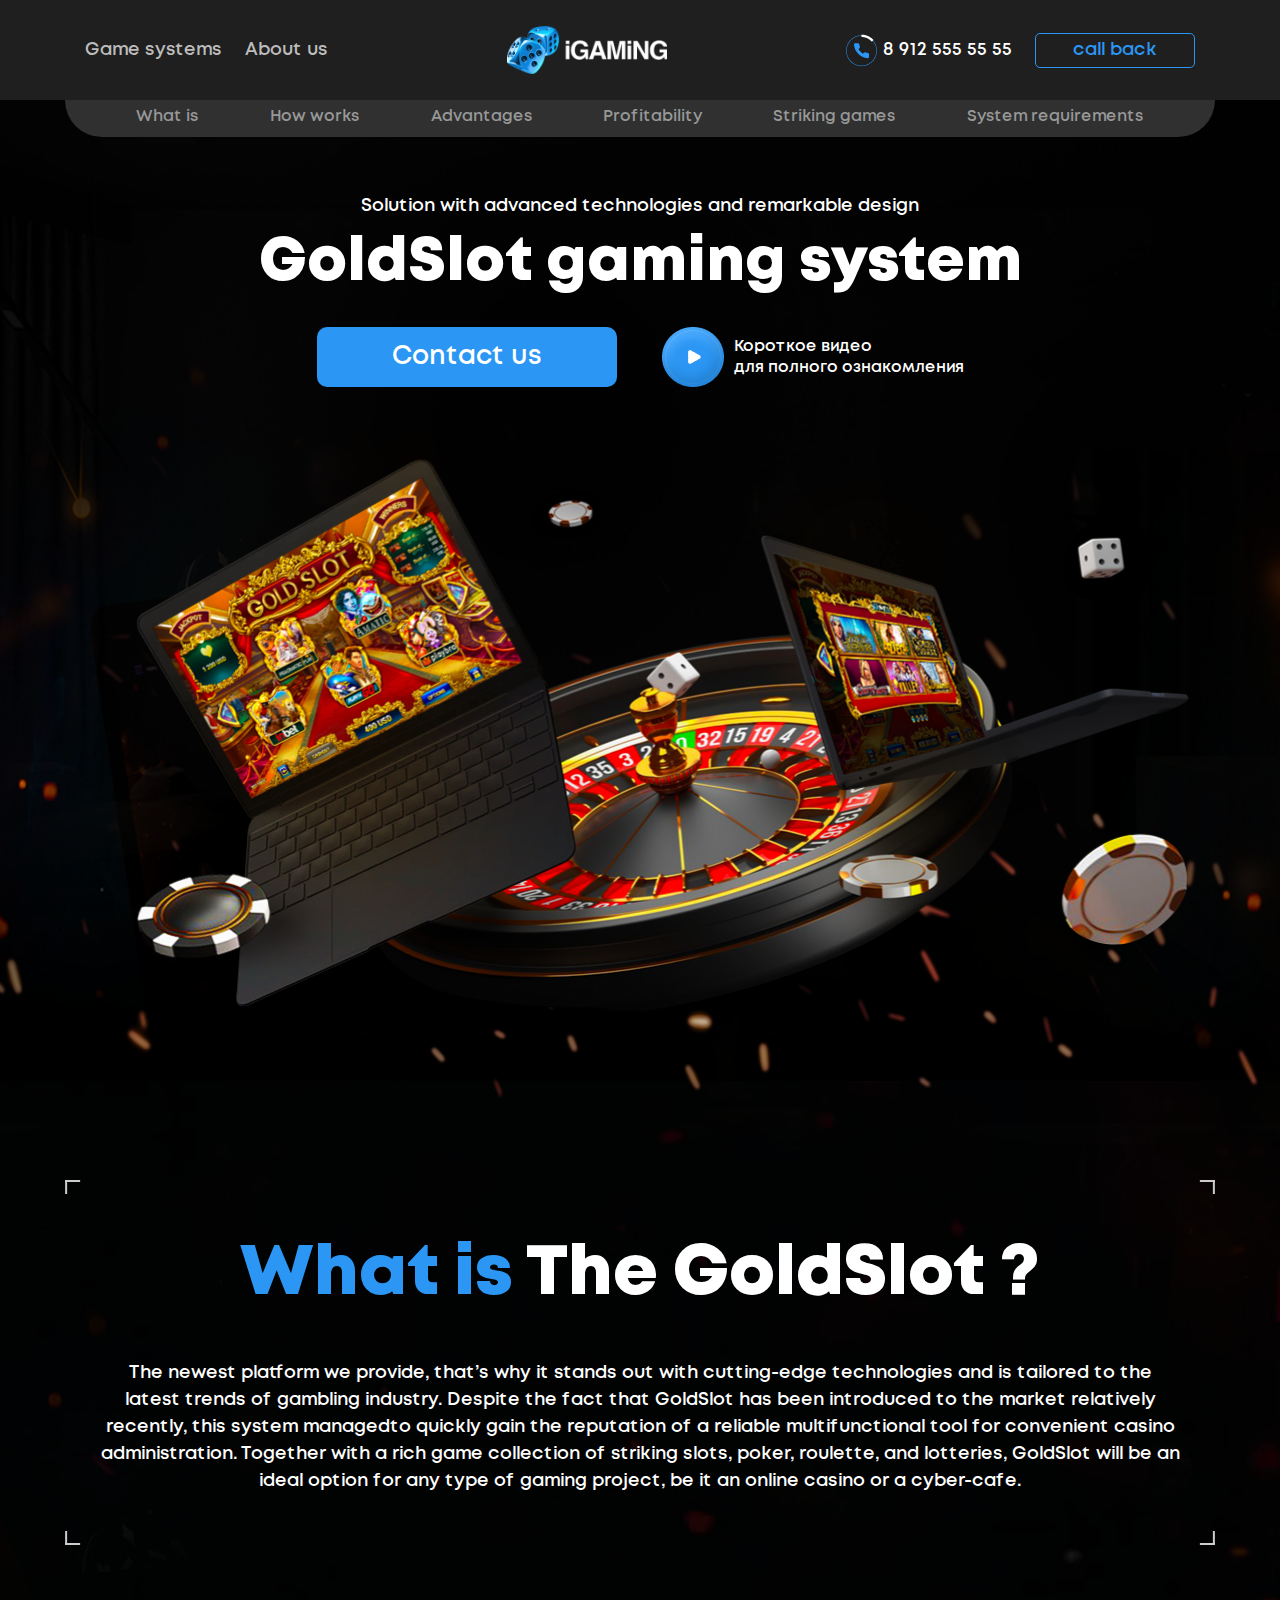
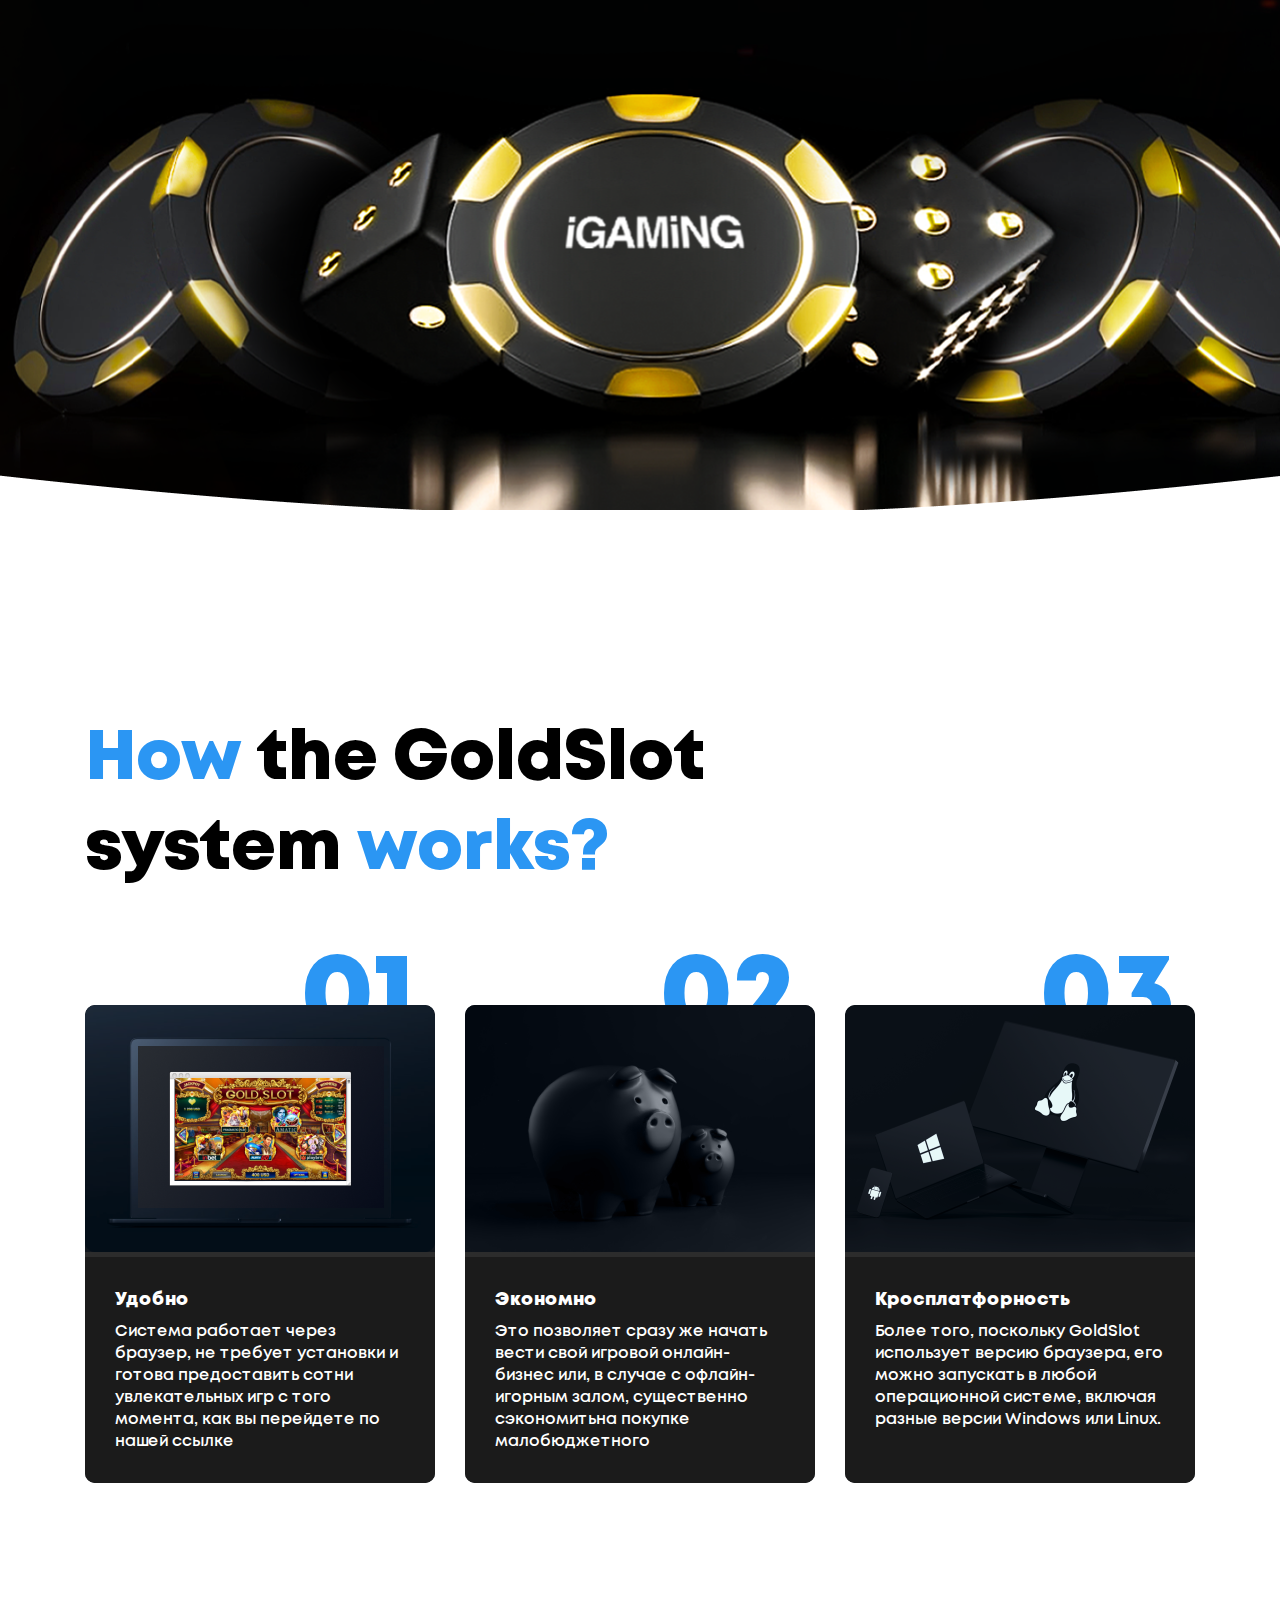
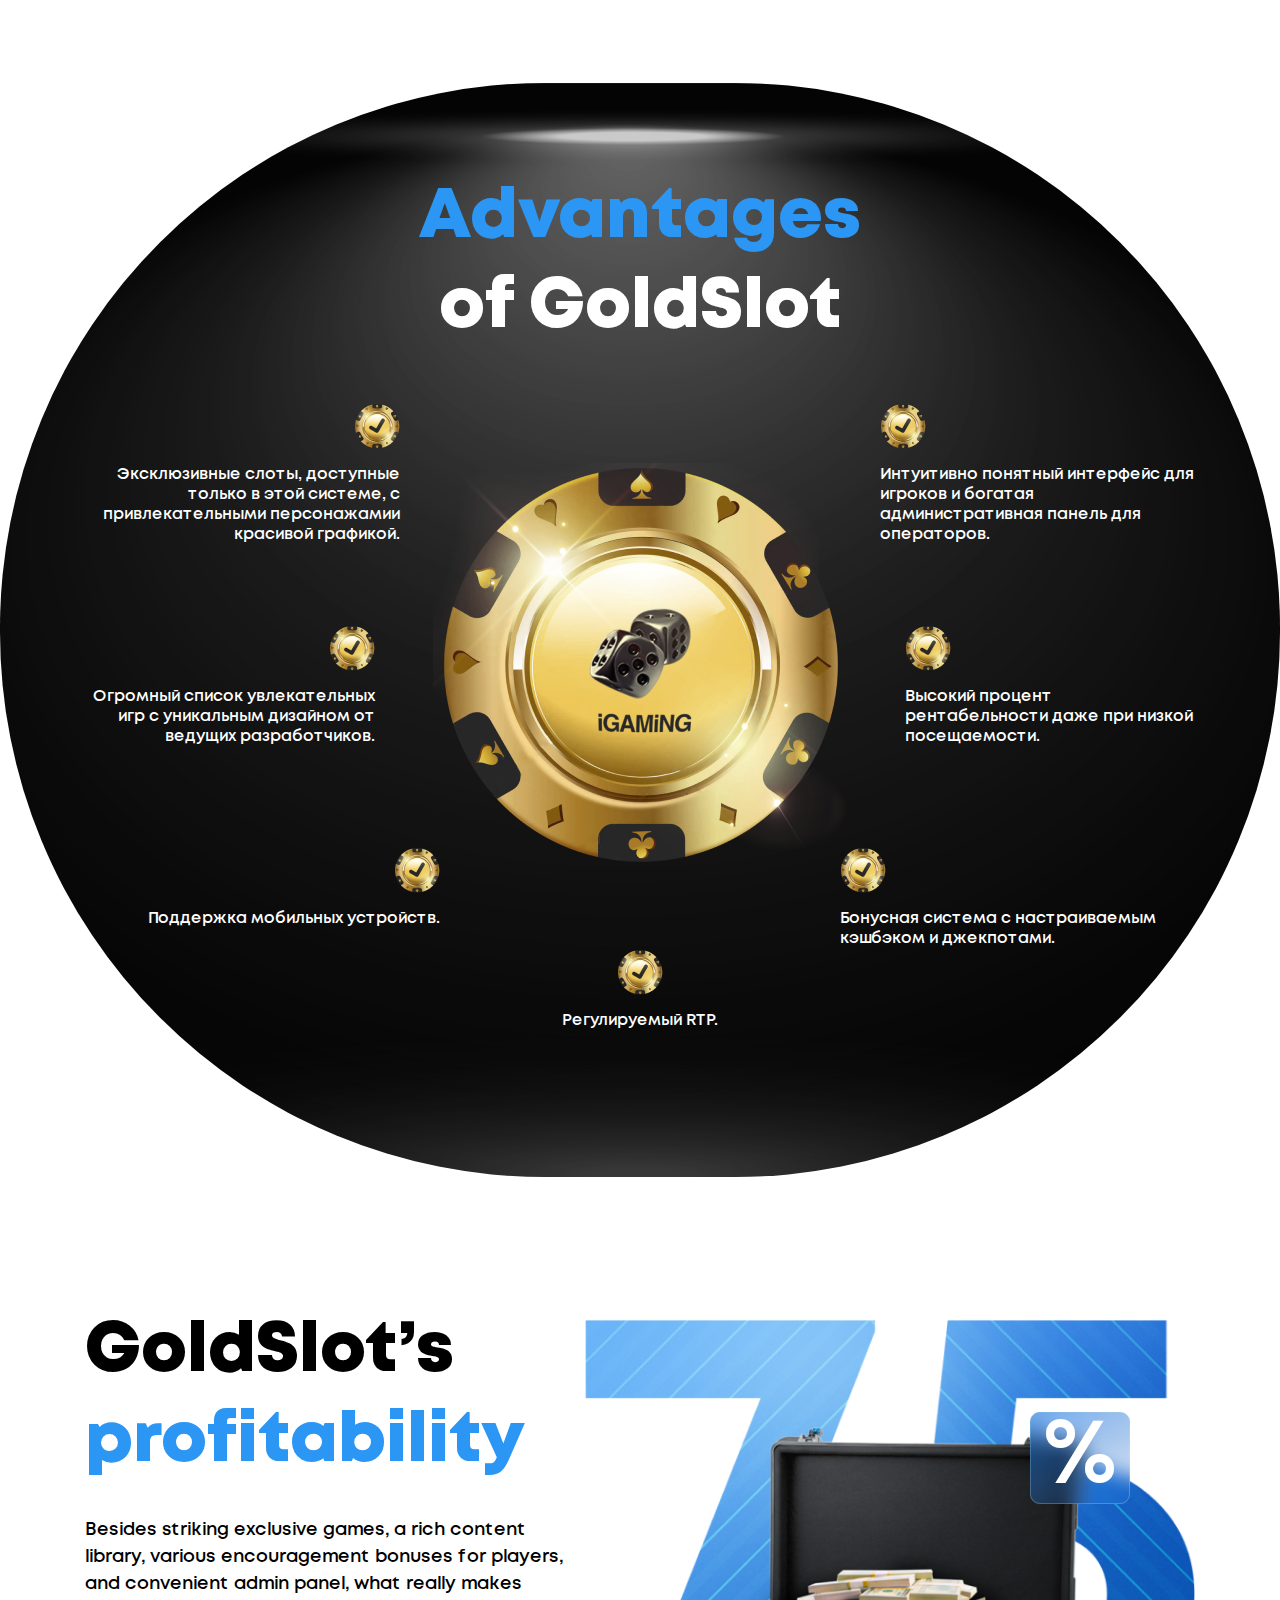
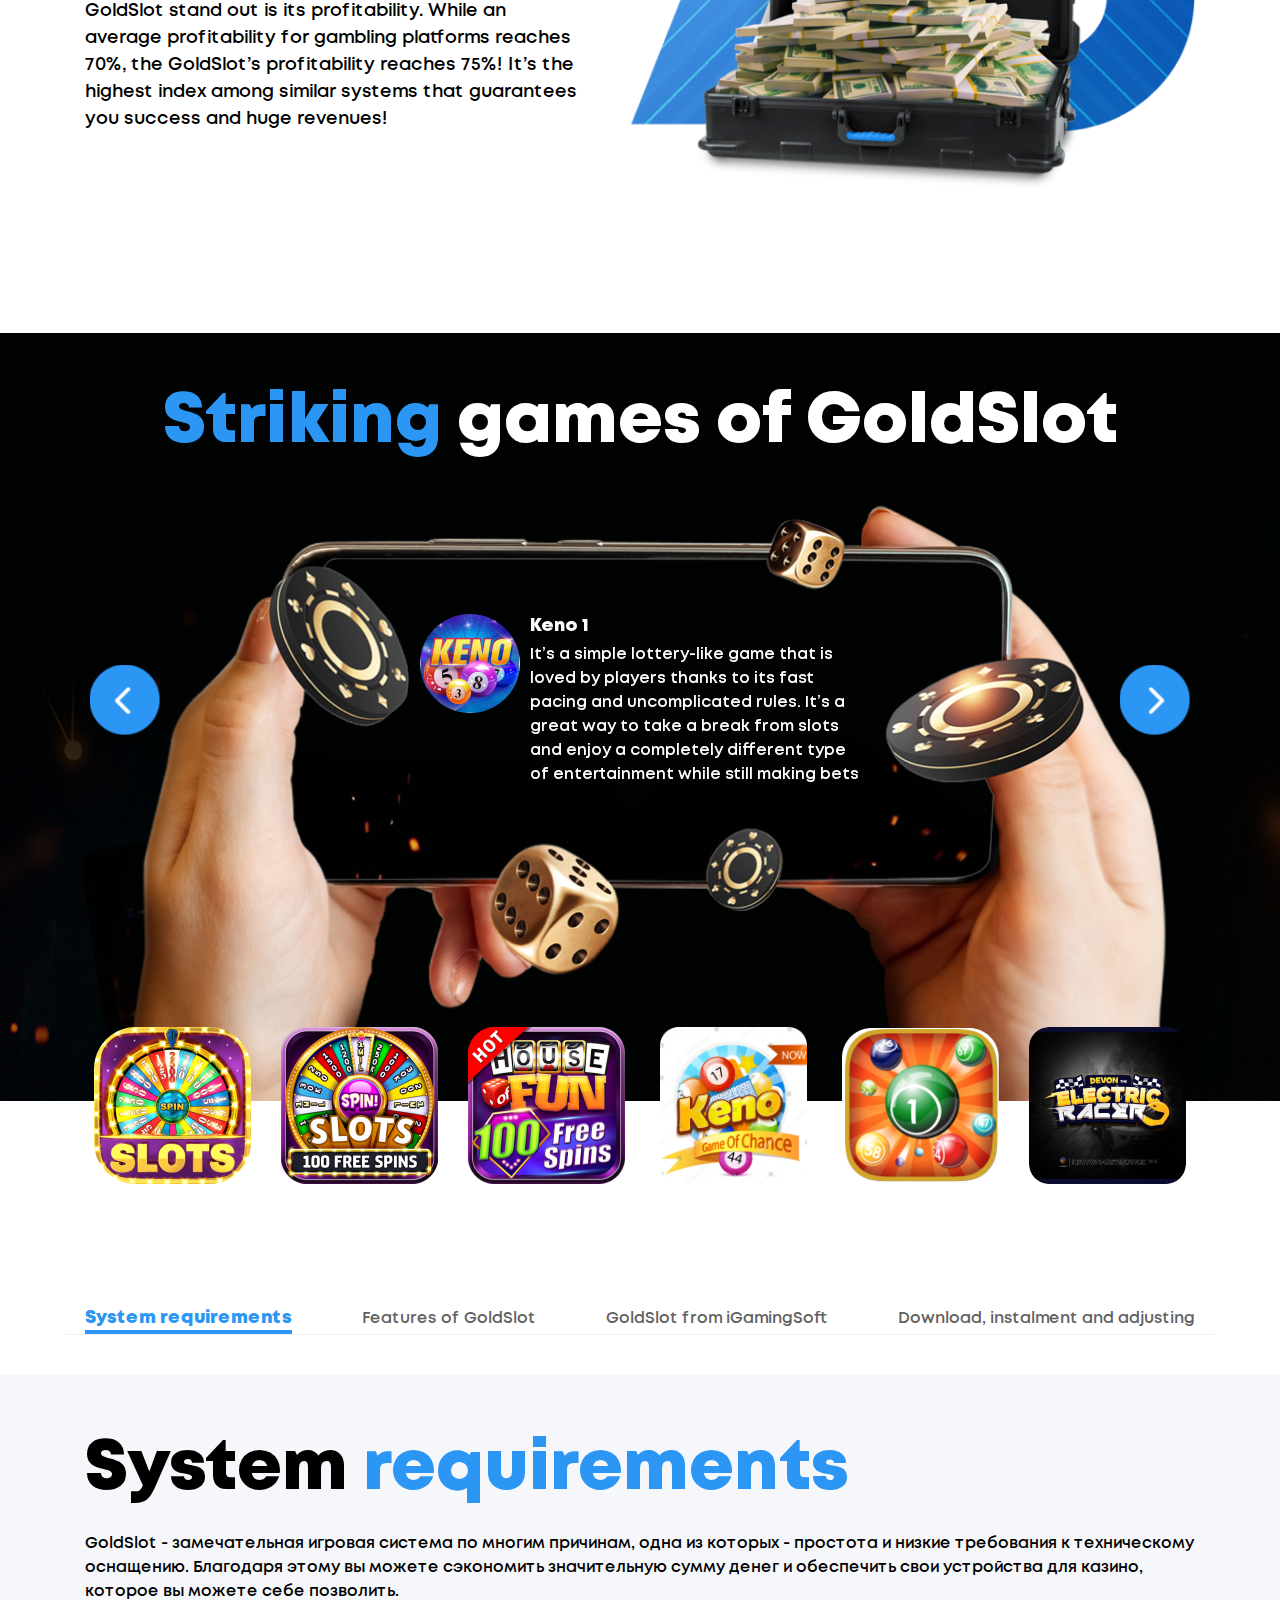
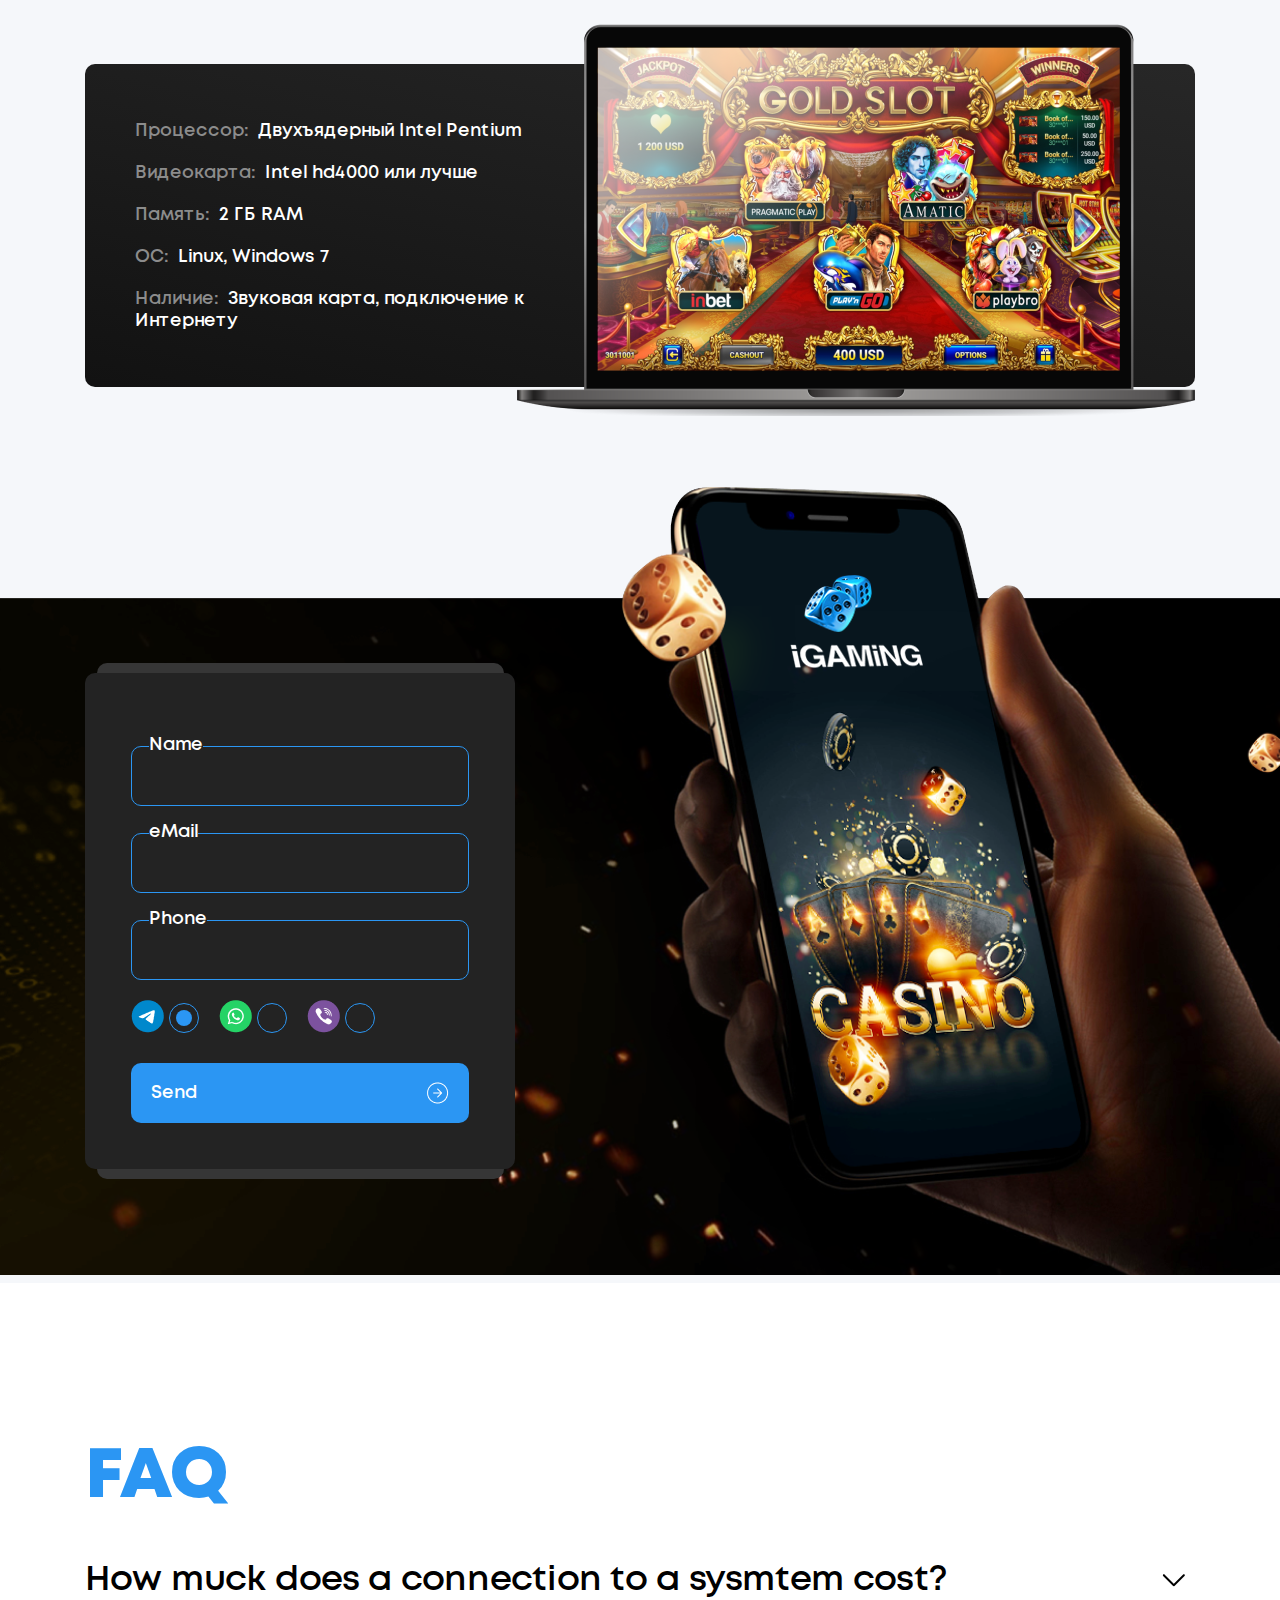
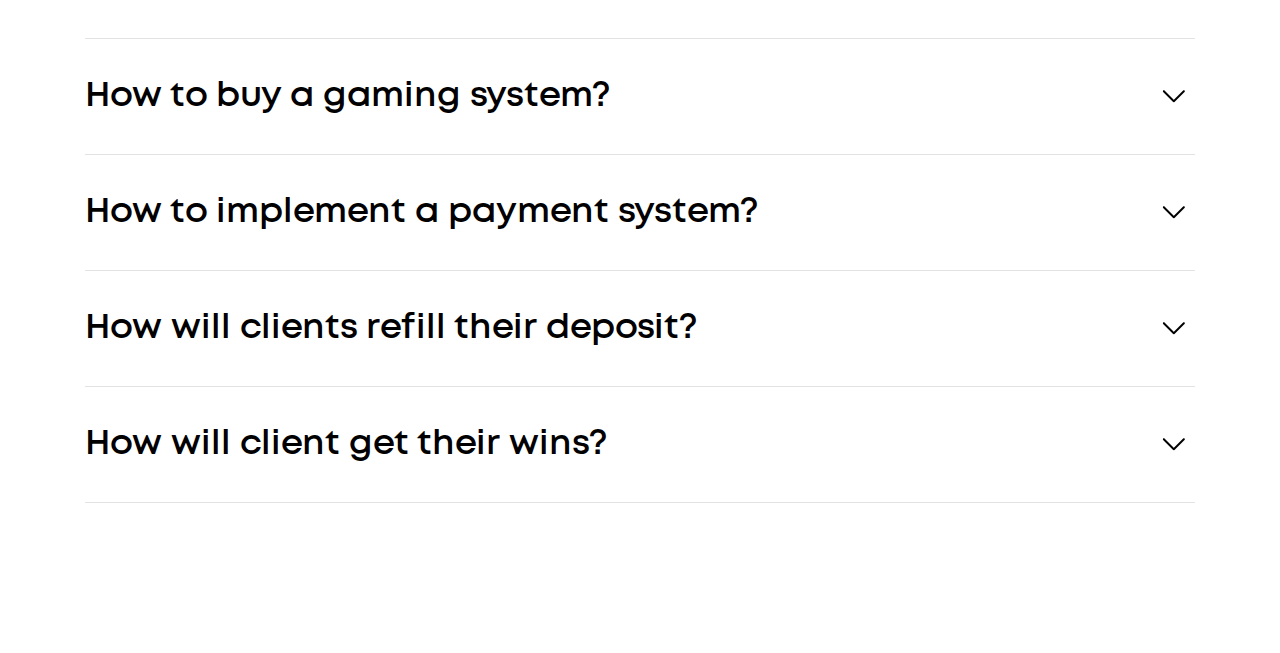
==== commit 95007ed0: "add pages provider, service, news, contacts" ====
--- a/igaming.html
+++ b/igaming.html
@@ -302,7 +302,6 @@
         <div class="capture__container">
             <form class="capture__form" action="" method="post">
                 <div class="capture__top"></div>
-                <div class="capture__title">Get In <span class="blue">Touch</span></div>
                 <div class="capture__field">
                     <div class="capture__label">Name</div><input class="capture__input" type="text" name="name" />
                 </div>
@@ -311,10 +310,14 @@
                 </div>
                 <div class="capture__field">
                     <div class="capture__label">Phone</div><input class="capture__input" type="text" name="phone" />
-                </div><button class="capture__btn">Start worked with us</button>
+                </div>
+                <div class="capture__radio-fields">
+                    <div class="radio-btn"><img class="radio-btn__img" src="assets/images/telegram.png" alt="" /><input class="radio-btn__input" type="radio" name="messandger-form" id="messandger-form-1" checked="checked" /><label class="radio-btn__label" for="messandger-form-1"></label></div>
+                    <div class="radio-btn"><img class="radio-btn__img" src="assets/images/whatsapp.png" alt="" /><input class="radio-btn__input" type="radio" name="messandger-form" id="messandger-form-2" /><label class="radio-btn__label" for="messandger-form-2"></label></div>
+                    <div class="radio-btn"><img class="radio-btn__img" src="assets/images/viber.png" alt="" /><input class="radio-btn__input" type="radio" name="messandger-form" id="messandger-form-3" /><label class="radio-btn__label" for="messandger-form-3"></label></div>
+                </div><button class="capture__btn-send">Send<img class="capture__icon" src="assets/images/arrow-disc.png" alt="" /></button>
                 <div class="capture__bottom"></div>
             </form>
-            <div class="socials capture__socials"><a class="socials__link" href=""><img class="socials__icon" src="assets/images/telegram.png" alt="" /></a><a class="socials__link" href=""><img class="socials__icon" src="assets/images/whatsapp.png" alt="" /></a><a class="socials__link" href=""><img class="socials__icon" src="assets/images/viber.png" alt="" /></a></div>
         </div>
     </div>
     <div class="faq">
--- a/assets/styles/index.css
+++ b/assets/styles/index.css
@@ -284,14 +284,140 @@
 
 .content {
     width: 100%;
-    max-width: 1150px;
-    padding: 0 20px;
-    -webkit-box-sizing: border-box;
-    box-sizing: border-box;
+    max-width: 1110px;
     margin: 0 auto;
     padding-top: 40px;
     padding-bottom: 40px;
     background: #F5F7FA;
+}
+
+.content>img {
+    display: block;
+    max-width: 100%;
+    margin: 30px auto;
+}
+
+.content__container {
+    width: 100%;
+    max-width: 760px;
+    padding: 0 15px;
+    -webkit-box-sizing: border-box;
+    box-sizing: border-box;
+    margin: 0 auto;
+}
+
+.content__container--pb {
+    padding-bottom: 120px;
+}
+
+.content__container h1 {
+    font-family: 'Mont-Heavy', sans-serif;
+    font-weight: 800;
+    font-size: 50px;
+    line-height: 55px;
+    color: #fff;
+    margin: 20px 0;
+}
+
+.content__container h2 {
+    font-family: 'Mont-Heavy', sans-serif;
+    font-weight: 800;
+    font-size: 30px;
+    line-height: 33px;
+    color: #000;
+    margin: 33px 0 20px;
+    position: relative;
+}
+
+.content__container .number {
+    display: inline-block;
+    font-family: 'Mont-Heavy', sans-serif;
+    font-weight: 800;
+    font-size: 16px;
+    color: #2B96F3;
+    vertical-align: top;
+    margin-top: -18px;
+    position: absolute;
+    top: 0;
+    left: -20px;
+}
+
+.content__container h3 {
+    font-family: 'Mont-Heavy', sans-serif;
+    font-weight: 800;
+    font-size: 18px;
+    line-height: 27px;
+    color: #000;
+}
+
+.content__container p {
+    font-family: 'Mont-SemiBold', sans-serif;
+    font-weight: 600;
+    font-size: 18px;
+    line-height: 27px;
+    color: #525252;
+    margin-bottom: 20px;
+}
+
+.content__container ol {
+    list-style: decimal;
+    list-style-position: inside;
+    margin: 20px 0;
+}
+
+.content__container li {
+    font-family: 'Mont-SemiBold', sans-serif;
+    font-weight: 600;
+    font-size: 18px;
+    line-height: 27px;
+    color: #525252;
+    margin-bottom: 10px;
+}
+
+.content__container li:last-child {
+    margin-bottom: 0;
+}
+
+.content__container li::marker {
+    color: #2B96F3;
+}
+
+.content__container ul {
+    list-style-image: url(../images/ul-marker.png);
+    padding-left: 20px;
+    margin: 20px 0;
+}
+
+.content__container img {
+    display: block;
+    max-width: 100%;
+    margin: 30px auto;
+}
+
+.content__container .btn {
+    display: -webkit-box;
+    display: -ms-flexbox;
+    display: flex;
+    -webkit-box-align: center;
+    -ms-flex-align: center;
+    align-items: center;
+    -webkit-box-pack: center;
+    -ms-flex-pack: center;
+    justify-content: center;
+    font-family: 'Mont-SemiBold', sans-serif;
+    font-weight: 600;
+    font-size: 26px;
+    color: #fff;
+    text-align: center;
+    text-decoration: none;
+    background: #2B96F3;
+    border-radius: 10px;
+    border: none;
+    outline: none;
+    cursor: pointer;
+    width: 300px;
+    height: 60px;
+    margin: 30px 0;
 }
 
 .first {
@@ -1079,6 +1205,13 @@
 
 .capture--igaming {
     background-color: #F5F7FA;
+    background-image: url(../images/capture-bg-2.png);
+}
+
+.capture--service {
+    background-color: transparent;
+    background-image: url(../images/capture-bg-2.png);
+    margin-top: -112px;
 }
 
 .capture__container {
@@ -1206,13 +1339,59 @@
     width: 100%;
     height: 60px;
     font-size: 20px;
-    margin-top: 20px;
+    margin-top: 30px;
 }
 
 .capture__socials {
     width: 100%;
     max-width: 430px;
     margin-top: 35px;
+}
+
+.capture__radio-fields {
+    display: -webkit-box;
+    display: -ms-flexbox;
+    display: flex;
+    -webkit-box-align: center;
+    -ms-flex-align: center;
+    align-items: center;
+    grid-gap: 20px;
+    margin-top: 20px;
+}
+
+.capture__btn-send {
+    display: -webkit-box;
+    display: -ms-flexbox;
+    display: flex;
+    -webkit-box-align: center;
+    -ms-flex-align: center;
+    align-items: center;
+    -webkit-box-pack: center;
+    -ms-flex-pack: center;
+    justify-content: center;
+    font-family: 'Mont-SemiBold', sans-serif;
+    font-weight: 600;
+    font-size: 26px;
+    color: #fff;
+    text-align: center;
+    text-decoration: none;
+    background: #2B96F3;
+    border-radius: 10px;
+    border: none;
+    outline: none;
+    cursor: pointer;
+    width: 100%;
+    padding: 0 20px;
+    -webkit-box-sizing: border-box;
+    box-sizing: border-box;
+    height: 60px;
+    font-size: 18px;
+    -webkit-box-pack: justify;
+    -ms-flex-pack: justify;
+    justify-content: space-between;
+    -ms-flex-negative: 0;
+    flex-shrink: 0;
+    margin-top: 30px;
 }
 
 .socials {
@@ -1258,6 +1437,10 @@
     flex-direction: column;
     padding-top: 150px;
     padding-bottom: 150px;
+}
+
+.faq--provider .faq__container {
+    padding-top: 0 !important;
 }
 
 .faq__title {
@@ -3664,9 +3847,9 @@
 }
 
 .table-content__title-icon {
+    margin: 0 0 0 auto !important;
     -ms-flex-negative: 0;
     flex-shrink: 0;
-    margin-left: auto;
     -webkit-transform: rotate(90deg);
     -ms-transform: rotate(90deg);
     transform: rotate(90deg);
@@ -3702,25 +3885,967 @@
     font-family: 'Mont-SemiBold', sans-serif;
     font-weight: 600;
     font-size: 18px;
-    line-height: 22px;
+    line-height: 22px !important;
     color: #2B96F3;
-    margin-bottom: 6px;
+    margin-bottom: 6px !important;
 }
 
 .table-content__item:last-child {
-    margin-bottom: 0;
+    margin-bottom: 0 !important;
 }
 
 .table-content__link {
     font-family: 'Mont-SemiBold', sans-serif;
     font-weight: 600;
     font-size: 18px;
-    line-height: 22px;
+    line-height: 22px !important;
     color: #2B96F3;
     text-decoration: none;
     padding-left: 10px;
 }
 
+.first-provider {
+    width: 100%;
+    max-width: 1920px;
+    margin: 0 auto;
+    display: -webkit-box;
+    display: -ms-flexbox;
+    display: flex;
+    -webkit-box-orient: vertical;
+    -webkit-box-direction: normal;
+    -ms-flex-direction: column;
+    flex-direction: column;
+    background-color: #1A1A1A;
+    overflow: hidden;
+}
+
+.first-provider .header {
+    background: rgba(32, 32, 32, 0.98);
+    -webkit-box-shadow: 0px 1px 20px rgba(0, 0, 0, 0.4);
+    box-shadow: 0px 1px 20px rgba(0, 0, 0, 0.4);
+}
+
+.first-provider__container {
+    min-height: 800px;
+    width: 100%;
+    max-width: 1150px;
+    padding: 0 20px;
+    -webkit-box-sizing: border-box;
+    box-sizing: border-box;
+    margin: 0 auto;
+    position: relative;
+}
+
+.first-provider__img {
+    -ms-flex-negative: 0;
+    flex-shrink: 0;
+    position: absolute;
+    top: 50px;
+    right: -100px;
+    z-index: 2;
+}
+
+.first-provider__content {
+    margin-top: 180px;
+    position: relative;
+    z-index: 3;
+}
+
+.first-provider__subtitle {
+    font-family: 'Mont-SemiBold', sans-serif;
+    font-weight: 600;
+    font-size: 18px;
+    line-height: 22px;
+    color: #fff;
+}
+
+.first-provider__title {
+    font-family: 'Mont-Heavy', sans-serif;
+    font-weight: 800;
+    font-size: 70px;
+    line-height: 90px;
+    color: #000;
+    color: #2B96F3;
+    margin-top: 10px;
+}
+
+.first-provider__text {
+    max-width: 395px;
+    font-family: 'Mont-SemiBold', sans-serif;
+    font-weight: 600;
+    font-size: 26px;
+    line-height: 31px;
+    color: #fff;
+    margin-top: 20px;
+}
+
+.first-provider__btn {
+    display: -webkit-box;
+    display: -ms-flexbox;
+    display: flex;
+    -webkit-box-align: center;
+    -ms-flex-align: center;
+    align-items: center;
+    -webkit-box-pack: center;
+    -ms-flex-pack: center;
+    justify-content: center;
+    font-family: 'Mont-SemiBold', sans-serif;
+    font-weight: 600;
+    font-size: 26px;
+    color: #fff;
+    text-align: center;
+    text-decoration: none;
+    background: #2B96F3;
+    border-radius: 10px;
+    border: none;
+    outline: none;
+    cursor: pointer;
+    width: 300px;
+    height: 60px;
+    margin-top: 40px;
+}
+
+.popular-novomatic {
+    width: 100%;
+    background-color: #fff;
+    padding: 30px 0;
+    -webkit-box-sizing: border-box;
+    box-sizing: border-box;
+}
+
+.popular-novomatic__list {
+    display: -webkit-box;
+    display: -ms-flexbox;
+    display: flex;
+    -ms-flex-wrap: wrap;
+    flex-wrap: wrap;
+    -webkit-box-pack: center;
+    -ms-flex-pack: center;
+    justify-content: center;
+    grid-gap: 30px;
+}
+
+.popular-novomatic__item {
+    width: 350px;
+    padding: 25px;
+    -webkit-box-sizing: border-box;
+    box-sizing: border-box;
+    background: #FFFFFF;
+    -webkit-box-shadow: 0px 15px 35px rgba(0, 0, 0, 0.05);
+    box-shadow: 0px 15px 35px rgba(0, 0, 0, 0.05);
+    border-radius: 20px;
+    outline: 1px solid #F4F4F4;
+    outline-offset: -10px;
+    display: -webkit-box;
+    display: -ms-flexbox;
+    display: flex;
+    -webkit-box-orient: vertical;
+    -webkit-box-direction: normal;
+    -ms-flex-direction: column;
+    flex-direction: column;
+}
+
+.popular-novomatic__img-wrap {
+    -ms-flex-negative: 0;
+    flex-shrink: 0;
+    width: 100%;
+    height: 110px;
+    display: -webkit-box;
+    display: -ms-flexbox;
+    display: flex;
+    -webkit-box-align: center;
+    -ms-flex-align: center;
+    align-items: center;
+    -webkit-box-pack: center;
+    -ms-flex-pack: center;
+    justify-content: center;
+    margin-bottom: 20px;
+}
+
+.popular-novomatic__img {
+    -ms-flex-negative: 0;
+    flex-shrink: 0;
+}
+
+.popular-novomatic__text {
+    font-family: 'Mont-SemiBold', sans-serif;
+    font-weight: 600;
+    font-size: 18px;
+    line-height: 27px;
+    color: #575757;
+    margin-bottom: 20px;
+}
+
+.popular-novomatic__btn {
+    font-family: 'Mont-SemiBold', sans-serif;
+    font-weight: 600;
+    font-size: 26px;
+    color: #fff;
+    text-decoration: none;
+    text-align: center;
+    background: #2B96F3;
+    border-radius: 10px;
+    width: 300px;
+    height: 60px;
+    display: -webkit-box;
+    display: -ms-flexbox;
+    display: flex;
+    -webkit-box-align: center;
+    -ms-flex-align: center;
+    align-items: center;
+    -webkit-box-pack: center;
+    -ms-flex-pack: center;
+    justify-content: center;
+    margin-top: auto;
+}
+
+.order {
+    width: 100%;
+    max-width: 1920px;
+    margin: 0 auto;
+    min-height: 647px;
+    background-image: url(../images/order.png);
+    background-repeat: no-repeat;
+    background-position: center;
+    display: -webkit-box;
+    display: -ms-flexbox;
+    display: flex;
+    -webkit-box-orient: vertical;
+    -webkit-box-direction: normal;
+    -ms-flex-direction: column;
+    flex-direction: column;
+    -webkit-box-pack: center;
+    -ms-flex-pack: center;
+    justify-content: center;
+}
+
+.order__container {
+    width: 100%;
+    max-width: 1150px;
+    padding: 0 20px;
+    -webkit-box-sizing: border-box;
+    box-sizing: border-box;
+    margin: 0 auto;
+    padding-left: 110px;
+    margin-top: -60px;
+}
+
+.order__title {
+    font-family: 'Mont-Heavy', sans-serif;
+    font-weight: 800;
+    font-size: 50px;
+    line-height: 55px;
+    color: #2B96F3;
+}
+
+.order__text {
+    max-width: 396px;
+    font-family: 'Mont-SemiBold', sans-serif;
+    font-weight: 600;
+    font-size: 18px;
+    line-height: 27px;
+    color: #525252;
+    color: #222;
+    margin-top: 20px;
+}
+
+.order__btn {
+    display: -webkit-box;
+    display: -ms-flexbox;
+    display: flex;
+    -webkit-box-align: center;
+    -ms-flex-align: center;
+    align-items: center;
+    -webkit-box-pack: center;
+    -ms-flex-pack: center;
+    justify-content: center;
+    font-family: 'Mont-SemiBold', sans-serif;
+    font-weight: 600;
+    font-size: 26px;
+    color: #fff;
+    text-align: center;
+    text-decoration: none;
+    background: #2B96F3;
+    border-radius: 10px;
+    border: none;
+    outline: none;
+    cursor: pointer;
+    width: 300px;
+    height: 60px;
+    margin-top: 30px;
+}
+
+.provider-sites {
+    width: 100%;
+    max-width: 1920px;
+    margin: 0 auto;
+    background-image: url(../images/provider-sites.png);
+    background-repeat: no-repeat;
+    background-position: top center;
+    background-size: cover;
+    min-height: 1122px;
+    margin-top: -42px;
+}
+
+.provider-sites__container {
+    width: 100%;
+    max-width: 1150px;
+    padding: 0 20px;
+    -webkit-box-sizing: border-box;
+    box-sizing: border-box;
+    margin: 0 auto;
+    display: -webkit-box;
+    display: -ms-flexbox;
+    display: flex;
+    -webkit-box-orient: vertical;
+    -webkit-box-direction: normal;
+    -ms-flex-direction: column;
+    flex-direction: column;
+}
+
+.provider-sites__title {
+    max-width: 785px;
+    margin: 120px auto 0;
+    font-family: 'Mont-Heavy', sans-serif;
+    font-weight: 800;
+    font-size: 50px;
+    line-height: 64px;
+    color: #fff;
+    text-align: center;
+}
+
+.provider-sites__row {
+    display: -webkit-box;
+    display: -ms-flexbox;
+    display: flex;
+    -ms-flex-wrap: wrap;
+    flex-wrap: wrap;
+    -webkit-box-pack: center;
+    -ms-flex-pack: center;
+    justify-content: center;
+    grid-gap: 15px;
+    margin-top: 40px;
+}
+
+.provider-sites__btn {
+    display: -webkit-box;
+    display: -ms-flexbox;
+    display: flex;
+    -webkit-box-align: center;
+    -ms-flex-align: center;
+    align-items: center;
+    -webkit-box-pack: center;
+    -ms-flex-pack: center;
+    justify-content: center;
+    font-family: 'Mont-SemiBold', sans-serif;
+    font-weight: 600;
+    font-size: 26px;
+    color: #fff;
+    text-align: center;
+    text-decoration: none;
+    background: #2B96F3;
+    border-radius: 10px;
+    border: none;
+    outline: none;
+    cursor: pointer;
+    width: 300px;
+    height: 60px;
+}
+
+.first-service {
+    width: 100%;
+    max-width: 1920px;
+    margin: 0 auto;
+    background-image: url(../images/service.png);
+    background-repeat: no-repeat;
+    background-position: top center;
+    background-size: cover;
+    min-height: 912px;
+    display: -webkit-box;
+    display: -ms-flexbox;
+    display: flex;
+    -webkit-box-orient: vertical;
+    -webkit-box-direction: normal;
+    -ms-flex-direction: column;
+    flex-direction: column;
+}
+
+.first-service .header {
+    background: rgba(32, 32, 32, 0.98);
+    -webkit-box-shadow: 0px 1px 20px rgba(0, 0, 0, 0.4);
+    box-shadow: 0px 1px 20px rgba(0, 0, 0, 0.4);
+}
+
+.first-service__container {
+    width: 100%;
+    max-width: 1150px;
+    padding: 0 20px;
+    -webkit-box-sizing: border-box;
+    box-sizing: border-box;
+    margin: 0 auto;
+    display: -webkit-box;
+    display: -ms-flexbox;
+    display: flex;
+    -webkit-box-orient: vertical;
+    -webkit-box-direction: normal;
+    -ms-flex-direction: column;
+    flex-direction: column;
+    -webkit-box-align: center;
+    -ms-flex-align: center;
+    align-items: center;
+}
+
+.first-service__title {
+    font-family: 'Mont-Heavy', sans-serif;
+    font-weight: 800;
+    font-size: 70px;
+    line-height: 90px;
+    color: #000;
+    color: #fff;
+    text-align: center;
+    margin-top: 60px;
+}
+
+.first-service__text {
+    max-width: 545px;
+    margin: 0 auto;
+    font-family: 'Mont-SemiBold', sans-serif;
+    font-weight: 600;
+    font-size: 26px;
+    line-height: 36px;
+    color: #fff;
+    text-align: center;
+    margin-top: 10px;
+}
+
+.first-service__btn {
+    display: -webkit-box;
+    display: -ms-flexbox;
+    display: flex;
+    -webkit-box-align: center;
+    -ms-flex-align: center;
+    align-items: center;
+    -webkit-box-pack: center;
+    -ms-flex-pack: center;
+    justify-content: center;
+    font-family: 'Mont-SemiBold', sans-serif;
+    font-weight: 600;
+    font-size: 26px;
+    color: #fff;
+    text-align: center;
+    text-decoration: none;
+    background: #2B96F3;
+    border-radius: 10px;
+    border: none;
+    outline: none;
+    cursor: pointer;
+    width: 300px;
+    height: 60px;
+    margin: 25px auto 0;
+}
+
+.popular-service {
+    width: 100%;
+    max-width: 1920px;
+    margin: 0 auto;
+    background-color: #fff;
+    padding: 30px 0;
+    -webkit-box-sizing: border-box;
+    box-sizing: border-box;
+}
+
+.popular-service__container {
+    width: 100%;
+    max-width: 1150px;
+    padding: 0 20px;
+    -webkit-box-sizing: border-box;
+    box-sizing: border-box;
+    margin: 0 auto;
+}
+
+.popular-service__list {
+    display: -webkit-box;
+    display: -ms-flexbox;
+    display: flex;
+    -ms-flex-wrap: wrap;
+    flex-wrap: wrap;
+    -webkit-box-pack: center;
+    -ms-flex-pack: center;
+    justify-content: center;
+    grid-gap: 30px;
+}
+
+.popular-service__item {
+    width: 350px;
+    padding: 25px;
+    -webkit-box-sizing: border-box;
+    box-sizing: border-box;
+    background: #FFFFFF;
+    -webkit-box-shadow: 0px 15px 35px rgba(0, 0, 0, 0.05);
+    box-shadow: 0px 15px 35px rgba(0, 0, 0, 0.05);
+    border-radius: 20px;
+    outline: 1px solid #F4F4F4;
+    outline-offset: -10px;
+    display: -webkit-box;
+    display: -ms-flexbox;
+    display: flex;
+    -webkit-box-orient: vertical;
+    -webkit-box-direction: normal;
+    -ms-flex-direction: column;
+    flex-direction: column;
+}
+
+.popular-service__img-wrap {
+    -ms-flex-negative: 0;
+    flex-shrink: 0;
+    width: 100%;
+    height: 110px;
+    display: -webkit-box;
+    display: -ms-flexbox;
+    display: flex;
+    -webkit-box-align: center;
+    -ms-flex-align: center;
+    align-items: center;
+    -webkit-box-pack: center;
+    -ms-flex-pack: center;
+    justify-content: center;
+    margin-bottom: 20px;
+}
+
+.popular-service__img {
+    -ms-flex-negative: 0;
+    flex-shrink: 0;
+}
+
+.popular-service__text {
+    font-family: 'Mont-SemiBold', sans-serif;
+    font-weight: 600;
+    font-size: 18px;
+    line-height: 27px;
+    color: #575757;
+    margin-bottom: 20px;
+}
+
+.popular-service__btn {
+    font-family: 'Mont-SemiBold', sans-serif;
+    font-weight: 600;
+    font-size: 26px;
+    color: #fff;
+    text-decoration: none;
+    text-align: center;
+    background: #2B96F3;
+    border-radius: 10px;
+    width: 300px;
+    height: 60px;
+    display: -webkit-box;
+    display: -ms-flexbox;
+    display: flex;
+    -webkit-box-align: center;
+    -ms-flex-align: center;
+    align-items: center;
+    -webkit-box-pack: center;
+    -ms-flex-pack: center;
+    justify-content: center;
+    margin-top: auto;
+}
+
+.first-news {
+    width: 100%;
+    max-width: 1920px;
+    margin: 0 auto;
+    background-color: #171717;
+    background-image: url(../images/news.png);
+    background-repeat: no-repeat;
+    background-position: center;
+    background-size: cover;
+    min-height: 632px;
+}
+
+.first-news .header {
+    background: rgba(32, 32, 32, 0.98);
+    -webkit-box-shadow: 0px 1px 20px rgba(0, 0, 0, 0.4);
+    box-shadow: 0px 1px 20px rgba(0, 0, 0, 0.4);
+}
+
+.first-news__container {
+    width: 100%;
+    max-width: 1150px;
+    padding: 0 20px;
+    -webkit-box-sizing: border-box;
+    box-sizing: border-box;
+    margin: 0 auto;
+    margin-top: 120px;
+}
+
+.first-news__title {
+    font-family: 'Mont-Heavy', sans-serif;
+    font-weight: 800;
+    font-size: 70px;
+    line-height: 90px;
+    color: #000;
+    color: #fff;
+}
+
+.news {
+    width: 100%;
+    max-width: 1920px;
+    margin: 0 auto;
+    background-image: url(../images/news-bg.png);
+    background-repeat: no-repeat;
+    background-position: center;
+    background-size: cover;
+}
+
+.news__container {
+    width: 100%;
+    max-width: 1150px;
+    padding: 0 20px;
+    -webkit-box-sizing: border-box;
+    box-sizing: border-box;
+    margin: 0 auto;
+}
+
+.news__title {
+    font-family: 'Mont-Heavy', sans-serif;
+    font-weight: 800;
+    font-size: 30px;
+    line-height: 33px;
+    color: #000;
+}
+
+.news__popular .news__title {
+    color: #fff;
+}
+
+.news__popular {
+    position: relative;
+    top: -130px;
+}
+
+.news__featured {
+    position: relative;
+    top: -80px;
+}
+
+.news__list {
+    display: -webkit-box;
+    display: -ms-flexbox;
+    display: flex;
+    -ms-flex-wrap: wrap;
+    flex-wrap: wrap;
+    grid-gap: 30px;
+    margin-top: 10px;
+}
+
+.news__item {
+    text-decoration: none;
+    width: 100%;
+    max-width: 350px;
+    display: -webkit-box;
+    display: -ms-flexbox;
+    display: flex;
+    -webkit-box-orient: vertical;
+    -webkit-box-direction: normal;
+    -ms-flex-direction: column;
+    flex-direction: column;
+    background: #FFFFFF;
+    border-radius: 20px;
+    overflow: hidden;
+}
+
+.news__img {
+    width: 100%;
+    height: 236px;
+    -o-object-fit: cover;
+    object-fit: cover;
+}
+
+.news__content {
+    width: 100%;
+    padding: 20px;
+    -webkit-box-sizing: border-box;
+    box-sizing: border-box;
+    display: -webkit-box;
+    display: -ms-flexbox;
+    display: flex;
+    -webkit-box-orient: vertical;
+    -webkit-box-direction: normal;
+    -ms-flex-direction: column;
+    flex-direction: column;
+}
+
+.news__name {
+    font-family: 'Mont-Light', sans-serif;
+    font-weight: 300;
+    font-size: 18px;
+    line-height: 27px;
+    color: #000;
+}
+
+.news__text {
+    font-family: 'Mont-Heavy', sans-serif;
+    font-weight: 800;
+    font-size: 18px;
+    line-height: 27px;
+    color: #000;
+    margin-bottom: 10px;
+}
+
+.news__date {
+    font-family: 'Mont-Light', sans-serif;
+    font-weight: 300;
+    font-size: 18px;
+    line-height: 27px;
+    color: #000;
+    margin-top: auto;
+}
+
+.contacts {
+    width: 100%;
+    max-width: 1920px;
+    margin: 0 auto;
+    display: -webkit-box;
+    display: -ms-flexbox;
+    display: flex;
+    background-color: #F0F0F0;
+    background-image: url(../images/contacts.png);
+    background-repeat: no-repeat;
+    background-position: bottom -30px right 190px;
+    background-size: contain;
+    min-height: 650px;
+}
+
+.contacts__container {
+    width: 100%;
+    max-width: 1150px;
+    padding: 0 20px;
+    -webkit-box-sizing: border-box;
+    box-sizing: border-box;
+    margin: 0 auto;
+    display: -webkit-box;
+    display: -ms-flexbox;
+    display: flex;
+    -webkit-box-orient: vertical;
+    -webkit-box-direction: normal;
+    -ms-flex-direction: column;
+    flex-direction: column;
+    margin-top: 70px;
+}
+
+.contacts__title {
+    font-family: 'Mont-Heavy', sans-serif;
+    font-weight: 800;
+    font-size: 70px;
+    line-height: 90px;
+    color: #000;
+    color: #2B96F3;
+}
+
+.contacts__list {
+    display: -webkit-box;
+    display: -ms-flexbox;
+    display: flex;
+    -webkit-box-orient: vertical;
+    -webkit-box-direction: normal;
+    -ms-flex-direction: column;
+    flex-direction: column;
+    grid-gap: 25px;
+    margin-top: 40px;
+}
+
+.contacts__item {
+    display: -webkit-box;
+    display: -ms-flexbox;
+    display: flex;
+    -webkit-box-orient: vertical;
+    -webkit-box-direction: normal;
+    -ms-flex-direction: column;
+    flex-direction: column;
+}
+
+.contacts__item:first-child {
+    -webkit-box-orient: horizontal;
+    -webkit-box-direction: normal;
+    -ms-flex-direction: row;
+    flex-direction: row;
+    -webkit-box-align: start;
+    -ms-flex-align: start;
+    align-items: flex-start;
+    grid-gap: 35px;
+}
+
+.contacts__label {
+    font-family: 'Mont-SemiBold', sans-serif;
+    font-weight: 600;
+    font-size: 18px;
+    line-height: 27px;
+    color: #2B96F3;
+}
+
+.contacts__link {
+    font-family: 'Mont-SemiBold', sans-serif;
+    font-weight: 600;
+    font-size: 18px;
+    line-height: 27px;
+    color: #000;
+    text-decoration: none;
+    margin-top: 5px;
+}
+
+.contacts__value {
+    max-width: 245px;
+    font-family: 'Mont-SemiBold', sans-serif;
+    font-weight: 600;
+    font-size: 18px;
+    line-height: 27px;
+    color: #000;
+    margin-top: 5px;
+}
+
+.contacts .socials {
+    grid-gap: 5px;
+}
+
+.contacts .socials__icon {
+    width: 30px;
+    height: 30px;
+}
+
+.form-row {
+    width: 100%;
+    max-width: 1920px;
+    margin: 0 auto;
+    background-color: #fff;
+    min-height: 238px;
+    display: -webkit-box;
+    display: -ms-flexbox;
+    display: flex;
+    -webkit-box-align: center;
+    -ms-flex-align: center;
+    align-items: center;
+}
+
+.form-row__container {
+    width: 100%;
+    max-width: 1150px;
+    padding: 0 20px;
+    -webkit-box-sizing: border-box;
+    box-sizing: border-box;
+    margin: 0 auto;
+    padding-top: 30px;
+    padding-bottom: 30px;
+    box-sizing: border-box;
+}
+
+.form-row__form {
+    width: 100%;
+    display: -webkit-box;
+    display: -ms-flexbox;
+    display: flex;
+    -webkit-box-orient: vertical;
+    -webkit-box-direction: normal;
+    -ms-flex-direction: column;
+    flex-direction: column;
+    -webkit-box-align: center;
+    -ms-flex-align: center;
+    align-items: center;
+    grid-gap: 15px;
+}
+
+.form-row__row {
+    width: 100%;
+    display: -webkit-box;
+    display: -ms-flexbox;
+    display: flex;
+    -ms-flex-wrap: wrap;
+    flex-wrap: wrap;
+    -webkit-box-pack: center;
+    -ms-flex-pack: center;
+    justify-content: center;
+    grid-gap: 30px;
+}
+
+.form-row__field {
+    width: 100%;
+    max-width: 350px;
+    height: 60px;
+    position: relative;
+}
+
+.form-row__radio-fields {
+    display: -webkit-box;
+    display: -ms-flexbox;
+    display: flex;
+    -webkit-box-align: center;
+    -ms-flex-align: center;
+    align-items: center;
+    grid-gap: 20px;
+}
+
+.form-row__input {
+    width: 100%;
+    height: 60px;
+    border: 1px solid #2B96F3;
+    -webkit-box-sizing: border-box;
+    box-sizing: border-box;
+    border-radius: 10px;
+    outline: none;
+    background: transparent;
+    padding-left: 15px;
+    font-family: 'Mont-SemiBold', sans-serif;
+    font-weight: 600;
+    font-size: 18px;
+    line-height: 23px;
+    color: #000;
+}
+
+.form-row__label {
+    font-family: 'Mont-SemiBold', sans-serif;
+    font-weight: 600;
+    font-size: 18px;
+    line-height: 23px;
+    color: #2B96F3;
+    background: #fff;
+    position: absolute;
+    top: -12px;
+    left: 18px;
+}
+
+.form-row__btn {
+    display: -webkit-box;
+    display: -ms-flexbox;
+    display: flex;
+    -webkit-box-align: center;
+    -ms-flex-align: center;
+    align-items: center;
+    -webkit-box-pack: center;
+    -ms-flex-pack: center;
+    justify-content: center;
+    font-family: 'Mont-SemiBold', sans-serif;
+    font-weight: 600;
+    font-size: 26px;
+    color: #fff;
+    text-align: center;
+    text-decoration: none;
+    background: #2B96F3;
+    border-radius: 10px;
+    border: none;
+    outline: none;
+    cursor: pointer;
+    width: 100% !important;
+    max-width: 350px !important;
+    padding: 0 20px;
+    -webkit-box-sizing: border-box;
+    box-sizing: border-box;
+    height: 60px;
+    font-size: 18px;
+    -webkit-box-pack: justify;
+    -ms-flex-pack: justify;
+    justify-content: space-between;
+    -ms-flex-negative: 0;
+    flex-shrink: 0;
+}
+
 @media screen and (max-width: 991px) {
     .gradient__left {
         display: none;
@@ -3728,6 +4853,10 @@
 
     .gradient__right {
         display: none;
+    }
+
+    .content__container .number {
+        left: -10px;
     }
 
     .header__container {
@@ -3920,9 +5049,120 @@
         -ms-flex-wrap: wrap;
         flex-wrap: wrap;
     }
+
+    .first-news__container {
+        margin-top: 60px;
+    }
+}
+
+@media screen and (max-width: 767px) {
+    .content__container--pb {
+        padding-bottom: 0;
+    }
+
+    .offers__container {
+        padding-bottom: 50px !important;
+    }
+
+    .capture {
+        background-position: bottom left;
+    }
+
+    .capture--service {
+        margin-top: 0;
+    }
+
+    .capture__container {
+        min-height: auto;
+        padding-bottom: 50px;
+    }
+
+    .capture__form {
+        margin-top: 60px;
+    }
+
+    .system {
+        background-size: cover;
+    }
+
+    .system__container {
+        min-height: 900px;
+    }
+
+    .system__title {
+        margin-top: 50px;
+    }
+
+    .system__list {
+        -webkit-box-orient: vertical;
+        -webkit-box-direction: normal;
+        -ms-flex-direction: column;
+        flex-direction: column;
+    }
+
+    .updates .bx-wrapper {
+        margin-top: 30px;
+        width: 100%;
+        max-width: 350px !important;
+    }
+
+    .footer__container {
+        -webkit-box-orient: vertical;
+        -webkit-box-direction: normal;
+        -ms-flex-direction: column;
+        flex-direction: column;
+        -webkit-box-pack: start;
+        -ms-flex-pack: start;
+        justify-content: flex-start;
+        grid-gap: 50px;
+    }
+
+    .games__title {
+        font-size: 50px;
+        line-height: 70px;
+    }
+
+    .games .bx-controls-direction {
+        width: 160px;
+        height: 70px;
+        position: absolute;
+        top: -90px;
+        left: 0;
+        right: 0;
+        margin: auto;
+    }
+
+    .games .bx-prev {
+        left: 0 !important;
+    }
+
+    .games .bx-next {
+        right: 0 !important;
+    }
+
+    .first-text__col {
+        -webkit-box-orient: vertical;
+        -webkit-box-direction: normal;
+        -ms-flex-direction: column;
+        flex-direction: column;
+    }
+
+    .order__container {
+        padding-left: 20px;
+    }
 }
 
 @media screen and (max-width: 575px) {
+    .content__container h1 {
+        font-size: 36px !important;
+        line-height: 40px !important;
+    }
+
+    .content__container .btn {
+        width: 100%;
+        max-width: 280px;
+    }
+
     .nav {
         -webkit-box-orient: vertical;
         -webkit-box-direction: normal;
@@ -4071,6 +5311,15 @@
         width: 100%;
     }
 
+    .capture__radio-fields {
+        grid-gap: 10px;
+    }
+
+    .capture__btn-send {
+        width: 100%;
+        max-width: 280px;
+    }
+
     .faq__container {
         padding-top: 50px !important;
         padding-bottom: 50px !important;
@@ -4353,11 +5602,132 @@
     .table-content__link {
         padding-left: 0;
     }
+
+    .first-provider__container {
+        min-height: 440px;
+        padding-left: 0;
+        padding-right: 0;
+    }
+
+    .first-provider__img {
+        width: 100%;
+        top: 20px;
+        right: 0;
+    }
+
+    .first-provider__content {
+        background: rgba(0, 0, 0, 0.7);
+        padding: 20px;
+        -webkit-box-sizing: border-box;
+        box-sizing: border-box;
+        margin-top: 60px;
+    }
+
+    .first-provider__title {
+        font-size: 36px !important;
+        line-height: 40px !important;
+    }
+
+    .first-provider__btn {
+        width: 100%;
+        max-width: 280px;
+    }
+
+    .popular-novomatic__item {
+        width: 100%;
+        max-width: 350px;
+        padding: 20px;
+    }
+
+    .popular-novomatic__btn {
+        width: 100%;
+    }
+
+    .order {
+        min-height: 550px;
+    }
+
+    .order__title {
+        font-size: 36px !important;
+        line-height: 40px !important;
+    }
+
+    .order__btn {
+        width: 100%;
+        max-width: 280px;
+    }
+
+    .provider-sites {
+        min-height: 600px;
+    }
+
+    .provider-sites__title {
+        font-size: 36px !important;
+        line-height: 40px !important;
+        margin-top: 80px;
+    }
+
+    .provider-sites__btn {
+        width: 100%;
+        max-width: 280px;
+    }
+
+    .first-service__container {
+        background-color: rgba(0, 0, 0, 0.7);
+        padding-bottom: 30px;
+    }
+
+    .first-service__title {
+        font-size: 36px !important;
+        line-height: 40px !important;
+    }
+
+    .first-service__btn {
+        width: 100%;
+        max-width: 280px;
+    }
+
+    .popular-service__item {
+        width: 100%;
+        max-width: 350px;
+        padding: 20px;
+    }
+
+    .popular-service__btn {
+        width: 100%;
+    }
+
+    .first-news__title {
+        font-size: 36px !important;
+        line-height: 40px !important;
+    }
+
+    .contacts__title {
+        font-size: 36px !important;
+        line-height: 40px !important;
+    }
+
+    .contacts__item:first-child {
+        grid-gap: 20px;
+    }
+
+    .form-row__radio-fields {
+        grid-gap: 10px;
+    }
+
+    .form-row__btn {
+        width: 100%;
+        max-width: 280px;
+    }
 }
 
 @media screen and (max-width: 1919px) {
     .about-us {
         margin-top: 0;
+    }
+
+    .contacts {
+        background-position: bottom -30px right 0;
     }
 }
 
@@ -4474,90 +5844,17 @@
         -ms-flex-align: center;
         align-items: center;
     }
-}
-
-@media screen and (max-width: 767px) {
-    .offers__container {
-        padding-bottom: 50px !important;
-    }
-
-    .capture {
-        background-position: bottom left;
-    }
-
-    .capture__container {
-        min-height: auto;
-        padding-bottom: 50px;
-    }
-
-    .capture__form {
-        margin-top: 60px;
-    }
-
-    .system {
+
+    .contacts {
         background-size: cover;
-    }
-
-    .system__container {
-        min-height: 900px;
-    }
-
-    .system__title {
+        background-position: bottom -30px center;
+    }
+
+    .contacts__container {
         margin-top: 50px;
-    }
-
-    .system__list {
-        -webkit-box-orient: vertical;
-        -webkit-box-direction: normal;
-        -ms-flex-direction: column;
-        flex-direction: column;
-    }
-
-    .updates .bx-wrapper {
-        margin-top: 30px;
-        width: 100%;
-        max-width: 350px !important;
-    }
-
-    .footer__container {
-        -webkit-box-orient: vertical;
-        -webkit-box-direction: normal;
-        -ms-flex-direction: column;
-        flex-direction: column;
-        -webkit-box-pack: start;
-        -ms-flex-pack: start;
-        justify-content: flex-start;
-        grid-gap: 50px;
-    }
-
-    .games__title {
-        font-size: 50px;
-        line-height: 70px;
-    }
-
-    .games .bx-controls-direction {
-        width: 160px;
-        height: 70px;
-        position: absolute;
-        top: -90px;
-        left: 0;
-        right: 0;
-        margin: auto;
-    }
-
-    .games .bx-prev {
-        left: 0 !important;
-    }
-
-    .games .bx-next {
-        right: 0 !important;
-    }
-
-    .first-text__col {
-        -webkit-box-orient: vertical;
-        -webkit-box-direction: normal;
-        -ms-flex-direction: column;
-        flex-direction: column;
+        background-color: rgba(255, 255, 255, 0.8);
+        padding-top: 30px;
+        padding-bottom: 30px;
     }
 }
 
